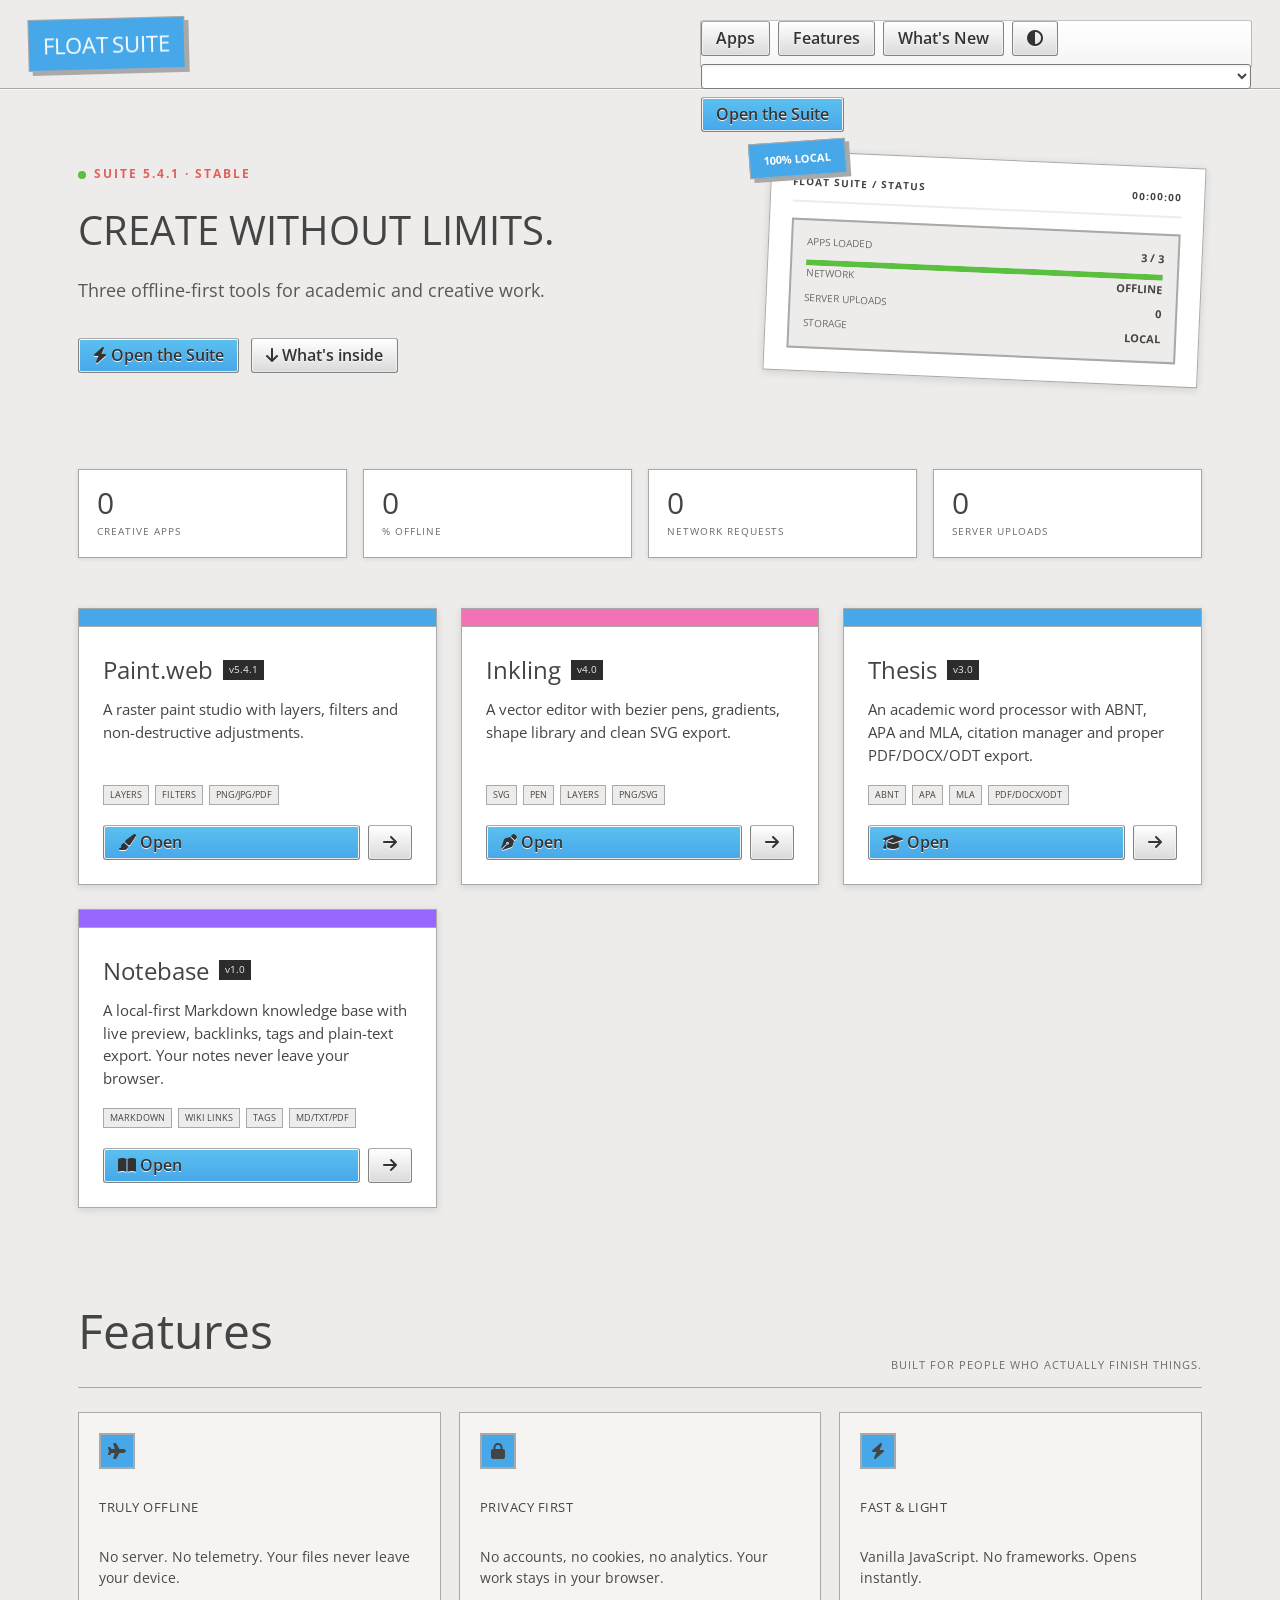
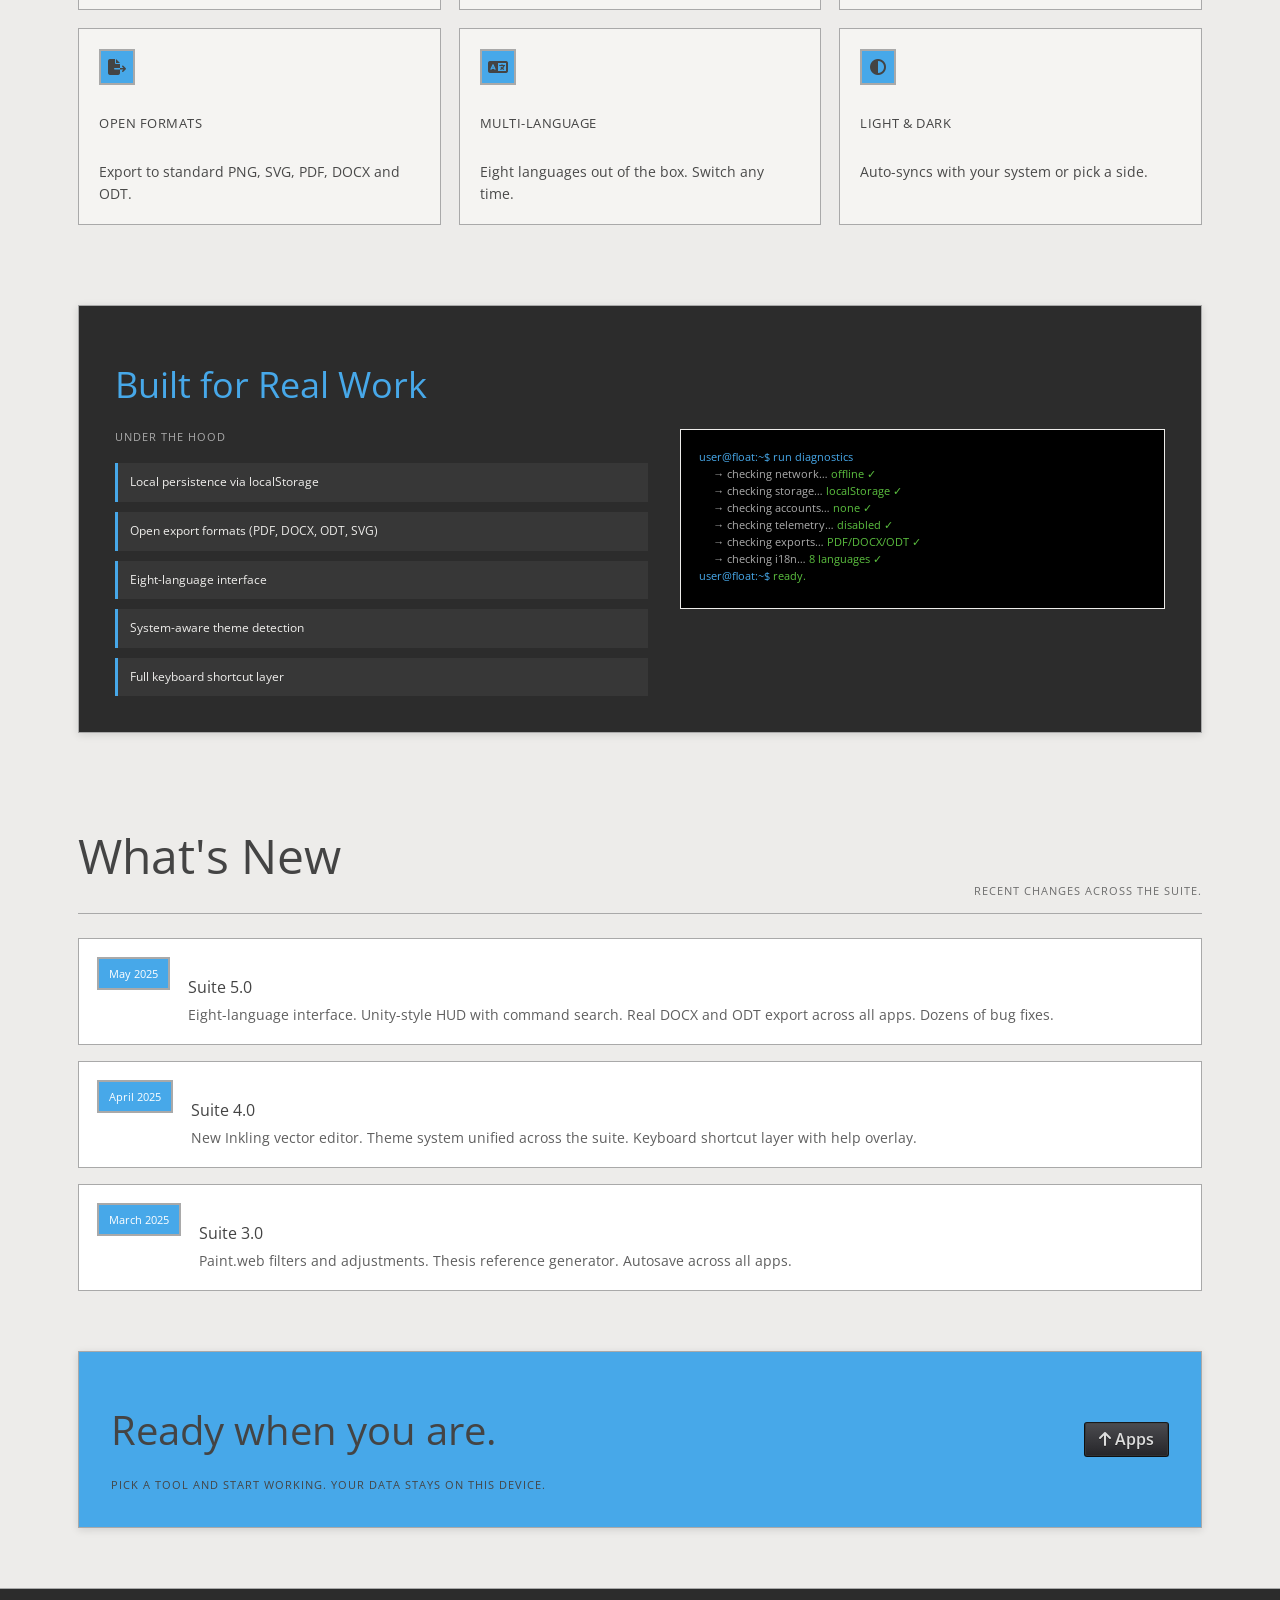
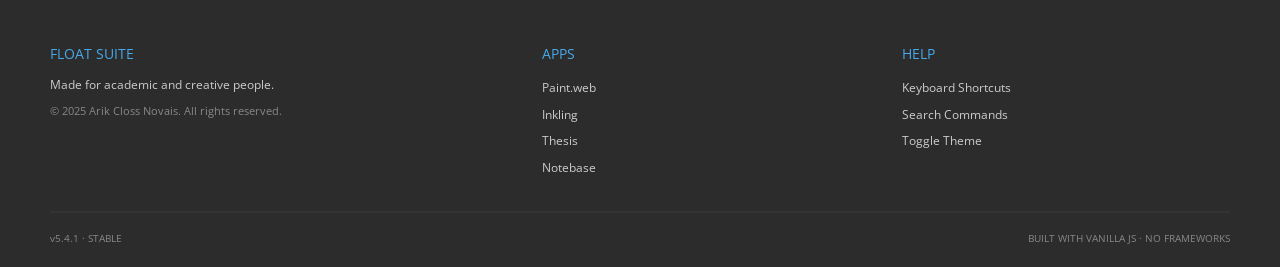
==== index.html @ 598526f4 "Switch design system to elementary-CSS with local fonts; restyle sidebar toolbars" ====
<!DOCTYPE html>
<html lang="en">
<head>
<meta charset="UTF-8">
<meta name="viewport" content="width=device-width, initial-scale=1.0">
<title>FLOAT SUITE: Offline-First Creative & Academic Suite</title>
<link rel="icon" type="image/svg+xml" href="favicons/float.svg">
<link rel="icon" type="image/png" sizes="32x32" href="favicons/float-32.png">
<link rel="icon" type="image/png" sizes="16x16" href="favicons/float-16.png">
<link rel="icon" type="image/png" sizes="48x48" href="favicons/float-48.png">
<link rel="apple-touch-icon" sizes="180x180" href="favicons/float-180.png">
<link rel="shortcut icon" href="favicons/float.ico">
<meta name="theme-color" content="#FFDE59">
<meta name="description" content="Three offline-first tools for academic and creative work. No accounts, no cloud, no tracking.">
<meta name="author" content="Arik Closs Novais">
<meta property="og:title" content="FLOAT SUITE: Offline-First Creative & Academic Suite">
<meta property="og:description" content="Three offline-first tools. No accounts, no cloud, no tracking.">
<meta property="og:type" content="website">
<link rel="stylesheet" href="https://cdnjs.cloudflare.com/ajax/libs/font-awesome/6.4.0/css/all.min.css">
<link rel="stylesheet" href="shared/fonts.css">
<link rel="stylesheet" href="shared/float.css">
<link rel="stylesheet" href="shared/elementary/css/elementary.css">

<style>
/* Portal-specific styles only: shared tokens are in float.css */
:root{
  --portal-gap:60px;
}
html,body{min-height:100%}
body{display:flex;flex-direction:column;min-height:100vh}

.app-header.portal{
  display:flex;align-items:center;justify-content:space-between;
  padding:18px 28px;height:auto;background:var(--c-bg);
  border-bottom:var(--bw) solid var(--c-border);flex-wrap:wrap;gap:12px;
}
.app-header.portal .header-left{display:flex;align-items:center;gap:14px}
.app-header.portal .header-right{display:flex;align-items:center;gap:10px}
.portal-logo{
  font-family:var(--font-head);font-size:22px;
  background:var(--c-primary);padding:8px 14px;
  border:var(--bw) solid var(--c-border);
  box-shadow:4px 4px 0 var(--c-border);
  transform:rotate(-1.5deg);color:#fff;white-space:nowrap;
  display:inline-flex;align-items:baseline;gap:4px;
}
.portal-logo:hover{transform:rotate(1deg) scale(1.02)}
.nav-links{display:flex;gap:8px;align-items:center;flex-wrap:wrap}
@media(max-width:768px){
  .nav-links{display:none}
  .nav-links.open{display:flex;position:fixed;inset:0;background:var(--c-bg);z-index:99;flex-direction:column;justify-content:center;align-items:center;gap:18px}
  .app-header.portal .header-right .btn-ghost{display:none}
}

main{flex:1;max-width:1180px;margin:0 auto;padding:0 28px;width:100%;position:relative;z-index:1}

/* Hero */
.hero{display:grid;grid-template-columns:1.3fr .9fr;gap:var(--portal-gap);align-items:center;margin:70px 0 90px;position:relative}
.hero-eyebrow{font-family:var(--font-ui);font-size:12px;color:var(--c-red);letter-spacing:2px;display:flex;align-items:center;gap:8px;margin-bottom:18px;text-transform:uppercase;font-weight:700}
.hero-eyebrow .dot{width:8px;height:8px;border-radius:50%;background:var(--c-success)}}
.hero h1{font-size:clamp(3rem,8vw,7rem);margin-bottom:24px;line-height:.95;text-shadow:5px 5px 0 var(--c-surface)}
[data-theme="dark"] .hero h1{text-shadow:5px 5px 0 rgba(0,0,0,.4)}
.hero p{font-size:1.1rem;margin-bottom:32px;max-width:520px;line-height:1.7;opacity:.88}
.hero-ctas{display:flex;gap:12px;flex-wrap:wrap}

.hero-visual{position:relative}
.hero-card{background:var(--c-surface);border:var(--bw) solid var(--c-border);box-shadow:var(--shadow);padding:22px;transform:rotate(2.5deg);position:relative;z-index:2}
.hero-card:hover{transform:rotate(0deg) translateY(-4px)}
.hero-card-header{display:flex;justify-content:space-between;align-items:center;margin-bottom:16px;padding-bottom:10px;border-bottom:2px solid var(--c-bg)}
.hero-card-title{font-family:var(--font-ui);font-size:10px;font-weight:700;text-transform:uppercase;letter-spacing:1px}
.status-row{background:var(--c-bg);border:2px solid var(--c-border);padding:14px;font-family:var(--font-ui);font-size:11px}
.status-line{display:flex;justify-content:space-between;margin-bottom:8px}
.status-line:last-child{margin-bottom:0}
.status-key{color:var(--c-muted);font-size:10px}
.status-val{font-weight:700}
.status-bar{height:6px;background:var(--c-border);overflow:hidden;margin-top:8px}
.status-fill{height:100%;background:var(--c-success);width:100%}

.float-tag{position:absolute;color:#fff;padding:8px 14px;font-family:var(--font-ui);font-weight:bold;font-size:11px;border:var(--bw) solid var(--c-border);box-shadow:4px 4px 0 var(--c-border);z-index:3;white-space:nowrap}
.float-tag.ft-1{top:-18px;left:-18px;background:var(--c-blue);transform:rotate(-4deg)}

/* Stats */
.stats-band{display:grid;grid-template-columns:repeat(4,1fr);gap:16px;margin:50px 0}
.stat{background:var(--c-surface);border:var(--bw) solid var(--c-border);padding:18px;box-shadow:var(--shadow-sm)}
.stat-val{font-family:var(--font-head);font-size:30px;line-height:1;margin-bottom:6px}
.stat-label{font-family:var(--font-ui);font-size:10px;text-transform:uppercase;letter-spacing:1px;color:var(--c-muted)}
@media(max-width:768px){.stats-band{grid-template-columns:repeat(2,1fr)}}

/* Section heading */
.section-heading{display:flex;align-items:flex-end;justify-content:space-between;margin-bottom:24px;padding-bottom:14px;border-bottom:var(--bw) solid var(--c-border);gap:18px;flex-wrap:wrap}
.section-heading h2{font-size:clamp(2rem,5vw,3rem);line-height:.95}
.section-heading .sub{font-family:var(--font-ui);font-size:11px;color:var(--c-muted);text-transform:uppercase;letter-spacing:1px;max-width:380px}

/* Apps grid */
.app-grid{display:grid;grid-template-columns:repeat(3,1fr);gap:24px;margin-bottom:80px}
@media(max-width:900px){.app-grid{grid-template-columns:1fr}}
.card{
  background:var(--c-surface);border:var(--bw) solid var(--c-border);
  box-shadow:var(--shadow);display:flex;flex-direction:column;
  overflow:hidden;
}
.card:hover{transform:translate(-3px,-3px);box-shadow:var(--shadow-hover)}
.card-stripe{height:18px;border-bottom:var(--bw) solid var(--c-border)}
.card-stripe.c-paint{background:var(--c-primary)}
.card-stripe.c-inkling{background:var(--c-pink)}
.card-stripe.c-thesis{background:var(--c-blue)}
.card-stripe.c-notes{background:#9966FF}
.card-body{padding:24px;flex:1;display:flex;flex-direction:column;gap:10px}
.card-title{font-size:24px;display:flex;align-items:center;gap:10px}
.card-version{font-family:var(--font-ui);font-size:10px;background:var(--c-text);color:var(--c-bg);padding:2px 6px}
.card-desc{font-size:.92rem;line-height:1.55;flex:1}
.card-actions{display:flex;gap:8px;align-items:center;margin-top:10px}
.card-launch{flex:1}
.card-secondary{flex-shrink:0}
.card-tech{display:flex;gap:6px;flex-wrap:wrap;margin-top:8px}
.tech-chip{font-family:var(--font-ui);font-size:9px;padding:2px 6px;background:var(--c-bg);border:1px solid var(--c-border);text-transform:uppercase}

/* Features */
.features-section{margin-bottom:80px}
.features-grid{display:grid;grid-template-columns:repeat(3,1fr);gap:18px}
@media(max-width:900px){.features-grid{grid-template-columns:1fr}}
.feature-card{background:var(--c-surface2);border:var(--bw-sm) solid var(--c-border);padding:20px;display:flex;flex-direction:column;gap:10px}
.feature-card .icon{width:36px;height:36px;background:var(--c-primary);border:2px solid var(--c-border);display:grid;place-items:center;font-size:16px}
.feature-card h3{font-family:var(--font-ui);font-size:13px;text-transform:uppercase;letter-spacing:.5px}
.feature-card p{font-size:.88rem;line-height:1.5;color:var(--c-text);opacity:.85}

/* Power section */
.power-section{margin-bottom:80px;background:var(--c-text);color:var(--c-bg);border:var(--bw) solid var(--c-border);box-shadow:var(--shadow)}
.power-section .inner{padding:36px;display:grid;grid-template-columns:1.1fr 1fr;gap:32px;align-items:center}
@media(max-width:900px){.power-section .inner{grid-template-columns:1fr}}
.power-section h2{color:var(--c-primary)}
.power-section .sub{color:#aaa;font-family:var(--font-ui);font-size:11px;text-transform:uppercase;letter-spacing:1px;margin-top:6px}
.power-specs{list-style:none;display:flex;flex-direction:column;gap:10px;margin-top:18px}
.power-specs li{font-family:var(--font-ui);font-size:12px;padding:10px 12px;background:rgba(255,255,255,.05);border-left:3px solid var(--c-primary)}
.terminal{background:#000;color:var(--c-success);font-family:var(--font-ui);font-size:11px;padding:18px;border:var(--bw-sm) solid var(--c-bg);min-height:180px;overflow:auto}
.terminal .t-prompt{color:var(--c-info)}
.terminal .t-cmd{color:var(--c-primary)}
.terminal .t-out{color:#aaa;margin-left:14px}

/* Changelog */
.changelog-section{margin-bottom:60px}
.changelog-list{display:flex;flex-direction:column;gap:16px}
.changelog-entry{background:var(--c-surface);border:var(--bw-sm) solid var(--c-border);padding:18px;display:flex;gap:18px;align-items:flex-start}
.changelog-date{font-family:var(--font-ui);font-size:11px;background:var(--c-primary);color:#fff;padding:6px 10px;border:2px solid var(--c-border);white-space:nowrap;flex-shrink:0}
.changelog-content{flex:1}
.changelog-content h3{font-size:16px;margin-bottom:6px}
.changelog-content p{font-size:.9rem;line-height:1.55;opacity:.85}

/* Launch strip */
.launch-strip{background:var(--c-primary);border:var(--bw) solid var(--c-border);box-shadow:var(--shadow);padding:32px;margin-bottom:60px;display:flex;justify-content:space-between;align-items:center;gap:24px;flex-wrap:wrap;transform:rotate(-.5deg)}
.launch-strip:hover{transform:rotate(0deg)}
.launch-strip h2{font-size:clamp(1.5rem,4vw,2.5rem)}
.launch-strip p{font-family:var(--font-ui);font-size:11px;text-transform:uppercase;letter-spacing:1px;margin-top:6px}

/* Footer */
footer{background:var(--c-text);color:var(--c-bg);padding:36px 28px 20px;border-top:var(--bw) solid var(--c-border)}
footer .footer-inner{max-width:1180px;margin:0 auto;display:grid;grid-template-columns:1.4fr 1fr 1fr;gap:32px}
@media(max-width:768px){footer .footer-inner{grid-template-columns:1fr}}
footer h4{font-family:var(--font-head);font-size:14px;color:var(--c-primary);margin-bottom:12px;text-transform:uppercase}
footer a{display:block;font-family:var(--font-ui);font-size:12px;color:#ccc;padding:4px 0;text-decoration:none}
footer a:hover{color:var(--c-primary)}
footer .footer-bottom{max-width:1180px;margin:30px auto 0;padding-top:18px;border-top:2px solid #333;font-family:var(--font-ui);font-size:10px;color:#888;display:flex;justify-content:space-between;gap:12px;flex-wrap:wrap}

/* Hamburger */
.hamburger{display:none;background:var(--c-surface);border:var(--bw) solid var(--c-border);padding:8px 12px;cursor:pointer;box-shadow:var(--shadow-sm);font-family:var(--font-ui);font-weight:700;font-size:14px}
.hamburger:hover{transform:translate(-2px,-2px);box-shadow:var(--shadow)}
@media(max-width:768px){.hamburger{display:block}}

/* Marquee */


/* Back to top */
.back-to-top{position:fixed;bottom:20px;right:20px;width:44px;height:44px;background:var(--c-primary);border:var(--bw) solid var(--c-border);box-shadow:var(--shadow-sm);cursor:pointer;display:none;align-items:center;justify-content:center;font-size:18px;color:#fff;z-index:200}
.back-to-top.visible{display:flex}
.back-to-top:hover{transform:translate(-2px,-2px);box-shadow:var(--shadow)}

/* Loading screen */
.loading-screen{position:fixed;inset:0;z-index:9999;background:var(--c-bg);display:flex;align-items:center;justify-content:center;flex-direction:column;gap:16px;transition:none}
.loading-screen.hidden{opacity:0;visibility:hidden;pointer-events:none}

.scroll-progress{position:fixed;top:0;left:0;height:3px;background:var(--c-primary);z-index:1001;width:0;border-bottom:2px solid var(--c-border)}

/* Particles */

/* Scroll reveal */
.reveal{opacity:1;transform:none}
.reveal.visible{opacity:1;transform:translateY(0)}

/* Print */
@media print{
  body::after{display:none}
}
</style>
</head>
<body>

<!-- Loading screen -->
<div class="loading-screen" id="loading-screen">
  <div class="loading-logo">FLOAT SUITE</div>
  <div class="loading-bar"><div class="loading-bar-fill"></div></div>
</div>

<!-- Scroll progress -->
<div class="scroll-progress" id="scroll-progress"></div>

<!-- Header -->
<header class="app-header portal" role="banner">
  <div class="header-left">
    <a href="#top" class="portal-logo">FLOAT<span class="logo-suffix">SUITE</span></a>
  </div>
  <button class="hamburger" id="hamburger-btn" aria-label="Menu">≡</button>
  <nav class="nav-links" id="nav-links" aria-label="Main">
    <a href="#apps" class="btn btn-ghost btn-sm" data-i18n="portal.apps">Apps</a>
    <a href="#features" class="btn btn-ghost btn-sm" data-i18n="portal.features">Features</a>
    <a href="#changelog" class="btn btn-ghost btn-sm" data-i18n="portal.changelog">What's New</a>
    <button class="btn btn-ghost btn-sm" id="theme-toggle" title="Theme">
      <i class="fa-solid theme-icon fa-circle-half-stroke"></i>
    </button>
    <select class="hud-lang-select" id="lang-select" aria-label="Language"></select>
    <a href="#apps" class="btn btn-primary btn-sm" data-i18n="portal.launch">Open the Suite</a>
  </nav>
</header>

<main id="top" role="main">

  <!-- Hero -->
  <section class="hero">
    <div class="hero-content">
      <div class="hero-eyebrow">
        <span class="dot"></span>
        <span>SUITE 5.4.1 · STABLE</span>
      </div>
      <h1 data-i18n="portal.tagline">CREATE WITHOUT LIMITS.</h1>
      <p data-i18n="portal.subtitle">Three offline-first tools for academic and creative work.</p>
      <div class="hero-ctas">
        <a href="#apps" class="btn btn-primary">
          <i class="fa-solid fa-bolt"></i>
          <span data-i18n="portal.launch">Open the Suite</span>
        </a>
        <a href="#features" class="btn">
          <i class="fa-solid fa-arrow-down"></i>
          <span data-i18n="portal.whats_inside">What's inside</span>
        </a>
      </div>
    </div>
    <div class="hero-visual">
      <div class="float-tag ft-1">100% LOCAL</div>
      <div class="hero-card">
        <div class="hero-card-header">
          <span class="hero-card-title">FLOAT SUITE / STATUS</span>
          <span class="hero-card-title" id="hero-clock">00:00:00</span>
        </div>
        <div class="status-row">
          <div class="status-line"><span class="status-key">APPS LOADED</span><span class="status-val">3 / 3</span></div>
          <div class="status-bar"><div class="status-fill"></div></div>
          <div class="status-line"><span class="status-key">NETWORK</span><span class="status-val">OFFLINE</span></div>
          <div class="status-line"><span class="status-key">SERVER UPLOADS</span><span class="status-val">0</span></div>
          <div class="status-line"><span class="status-key">STORAGE</span><span class="status-val">LOCAL</span></div>
        </div>
      </div>
    </div>
  </section>

  <!-- Stats -->
  <div class="stats-band reveal">
    <div class="stat"><div class="stat-val" data-target="3">0</div><div class="stat-label" data-i18n="portal.stats_apps">Creative Apps</div></div>
    <div class="stat"><div class="stat-val" data-target="100" data-suffix="%">0</div><div class="stat-label" data-i18n="portal.stats_offline">% Offline</div></div>
    <div class="stat"><div class="stat-val" data-target="0">0</div><div class="stat-label" data-i18n="portal.stats_requests">Network Requests</div></div>
    <div class="stat"><div class="stat-val" data-target="0">0</div><div class="stat-label" data-i18n="portal.stats_uploads">Server Uploads</div></div>
  </div>

  <!-- Apps -->
  <div id="apps"></div>
  <section class="app-grid">
    <article class="card">
      <div class="card-stripe c-paint"></div>
      <div class="card-body">
        <div class="card-title">
          <span data-i18n="portal.app_paint_title">Paint.web</span>
          <span class="card-version">v5.4.1</span>
        </div>
        <p class="card-desc" data-i18n="portal.app_paint_desc">A raster paint studio with layers, filters and non-destructive adjustments.</p>
        <div class="card-tech">
          <span class="tech-chip">LAYERS</span>
          <span class="tech-chip">FILTERS</span>
          <span class="tech-chip">PNG/JPG/PDF</span>
        </div>
        <div class="card-actions">
          <a href="paint.html" class="btn btn-primary card-launch">
            <i class="fa-solid fa-paintbrush"></i> <span data-i18n="common.open">Open</span>
          </a>
          <a href="paint.html" class="btn card-secondary" aria-label="Open Paint.web" title="Open"><i class="fa-solid fa-arrow-right"></i></a>
        </div>
      </div>
    </article>

    <article class="card">
      <div class="card-stripe c-inkling"></div>
      <div class="card-body">
        <div class="card-title">
          <span data-i18n="portal.app_inkling_title">Inkling</span>
          <span class="card-version">v4.0</span>
        </div>
        <p class="card-desc" data-i18n="portal.app_inkling_desc">A vector editor with bezier pens, gradients, shape library and clean SVG export.</p>
        <div class="card-tech">
          <span class="tech-chip">SVG</span>
          <span class="tech-chip">PEN</span>
          <span class="tech-chip">LAYERS</span>
          <span class="tech-chip">PNG/SVG</span>
        </div>
        <div class="card-actions">
          <a href="inkling.html" class="btn btn-primary card-launch">
            <i class="fa-solid fa-pen-nib"></i> <span data-i18n="common.open">Open</span>
          </a>
          <a href="inkling.html" class="btn card-secondary" aria-label="Open Inkling" title="Open"><i class="fa-solid fa-arrow-right"></i></a>
        </div>
      </div>
    </article>

    <article class="card">
      <div class="card-stripe c-thesis"></div>
      <div class="card-body">
        <div class="card-title">
          <span data-i18n="portal.app_thesis_title">Thesis</span>
          <span class="card-version">v3.0</span>
        </div>
        <p class="card-desc" data-i18n="portal.app_thesis_desc">An academic word processor with ABNT, APA and MLA, citation manager and proper PDF/DOCX/ODT export.</p>
        <div class="card-tech">
          <span class="tech-chip">ABNT</span>
          <span class="tech-chip">APA</span>
          <span class="tech-chip">MLA</span>
          <span class="tech-chip">PDF/DOCX/ODT</span>
        </div>
        <div class="card-actions">
          <a href="thesis.html" class="btn btn-primary card-launch">
            <i class="fa-solid fa-graduation-cap"></i> <span data-i18n="common.open">Open</span>
          </a>
          <a href="thesis.html" class="btn card-secondary" aria-label="Open Thesis" title="Open"><i class="fa-solid fa-arrow-right"></i></a>
        </div>
      </div>
    </article>

    <article class="card">
      <div class="card-stripe c-notes"></div>
      <div class="card-body">
        <div class="card-title">
          <span data-i18n="portal.app_notes_title">Notebase</span>
          <span class="card-version">v1.0</span>
        </div>
        <p class="card-desc" data-i18n="portal.app_notes_desc">A local-first Markdown knowledge base with live preview, backlinks, tags and plain-text export. Your notes never leave your browser.</p>
        <div class="card-tech">
          <span class="tech-chip">MARKDOWN</span>
          <span class="tech-chip">WIKI LINKS</span>
          <span class="tech-chip">TAGS</span>
          <span class="tech-chip">MD/TXT/PDF</span>
        </div>
        <div class="card-actions">
          <a href="notes.html" class="btn btn-primary card-launch">
            <i class="fa-solid fa-book-open"></i> <span data-i18n="common.open">Open</span>
          </a>
          <a href="notes.html" class="btn card-secondary" aria-label="Open Notebase" title="Open"><i class="fa-solid fa-arrow-right"></i></a>
        </div>
      </div>
    </article>
  </section>

  <!-- Features -->
  <section class="features-section reveal" id="features">
    <div class="section-heading">
      <h2 data-i18n="portal.features">Features</h2>
      <span class="sub">Built for people who actually finish things.</span>
    </div>
    <div class="features-grid">
      <div class="feature-card">
        <div class="icon"><i class="fa-solid fa-plane"></i></div>
        <h3 data-i18n="portal.feature_offline_title">Truly Offline</h3>
        <p data-i18n="portal.feature_offline_desc">No server. No telemetry. Your files never leave your device.</p>
      </div>
      <div class="feature-card">
        <div class="icon"><i class="fa-solid fa-lock"></i></div>
        <h3 data-i18n="portal.feature_private_title">Privacy First</h3>
        <p data-i18n="portal.feature_private_desc">No accounts, no cookies, no analytics. Your work stays in your browser.</p>
      </div>
      <div class="feature-card">
        <div class="icon"><i class="fa-solid fa-bolt"></i></div>
        <h3 data-i18n="portal.feature_fast_title">Fast & Light</h3>
        <p data-i18n="portal.feature_fast_desc">Vanilla JavaScript. No frameworks. Opens instantly.</p>
      </div>
      <div class="feature-card">
        <div class="icon"><i class="fa-solid fa-file-export"></i></div>
        <h3 data-i18n="portal.feature_open_title">Open Formats</h3>
        <p data-i18n="portal.feature_open_desc">Export to standard PNG, SVG, PDF, DOCX and ODT.</p>
      </div>
      <div class="feature-card">
        <div class="icon"><i class="fa-solid fa-language"></i></div>
        <h3 data-i18n="portal.feature_multi_title">Multi-language</h3>
        <p data-i18n="portal.feature_multi_desc">Eight languages out of the box. Switch any time.</p>
      </div>
      <div class="feature-card">
        <div class="icon"><i class="fa-solid fa-circle-half-stroke"></i></div>
        <h3 data-i18n="portal.feature_themes_title">Light & Dark</h3>
        <p data-i18n="portal.feature_themes_desc">Auto-syncs with your system or pick a side.</p>
      </div>
    </div>
  </section>

  <!-- Power -->
  <section class="power-section reveal">
    <div class="inner">
      <div>
        <h2 data-i18n="portal.power_title">Built for Real Work</h2>
        <div class="sub" data-i18n="portal.power_subtitle">Under the hood</div>
        <ul class="power-specs">
          <li data-i18n="portal.power_persist">Local persistence via localStorage</li>
          <li data-i18n="portal.power_formats">Open export formats (PDF, DOCX, ODT, SVG)</li>
          <li data-i18n="portal.power_i18n">Eight-language interface</li>
          <li data-i18n="portal.power_theme">System-aware theme detection</li>
          <li data-i18n="portal.power_keyboard">Full keyboard shortcut layer</li>
        </ul>
      </div>
      <div class="terminal" aria-hidden="true">
        <div><span class="t-prompt">user@float:~$</span> <span class="t-cmd">run diagnostics</span></div>
        <div class="t-out">→ checking network… <span style="color:var(--c-success)">offline ✓</span></div>
        <div class="t-out">→ checking storage… <span style="color:var(--c-success)">localStorage ✓</span></div>
        <div class="t-out">→ checking accounts… <span style="color:var(--c-success)">none ✓</span></div>
        <div class="t-out">→ checking telemetry… <span style="color:var(--c-success)">disabled ✓</span></div>
        <div class="t-out">→ checking exports… <span style="color:var(--c-success)">PDF/DOCX/ODT ✓</span></div>
        <div class="t-out">→ checking i18n… <span style="color:var(--c-success)">8 languages ✓</span></div>
        <div><span class="t-prompt">user@float:~$</span> <span style="color:var(--c-success)">ready.</span></div>
      </div>
    </div>
  </section>

  <!-- Changelog -->
  <section class="changelog-section reveal" id="changelog">
    <div class="section-heading">
      <h2 data-i18n="portal.changelog">What's New</h2>
      <span class="sub">Recent changes across the suite.</span>
    </div>
    <div class="changelog-list">
      <div class="changelog-entry">
        <span class="changelog-date" data-i18n="portal.changelog_may2025">May 2025</span>
        <div class="changelog-content">
          <h3 data-i18n="portal.changelog_v5_title">Suite 5.0</h3>
          <p data-i18n="portal.changelog_v5_body">Eight-language interface. Unity-style HUD with command search. Real DOCX and ODT export across all apps. Dozens of bug fixes.</p>
        </div>
      </div>
      <div class="changelog-entry">
        <span class="changelog-date" data-i18n="portal.changelog_apr2025">April 2025</span>
        <div class="changelog-content">
          <h3 data-i18n="portal.changelog_v4_title">Suite 4.0</h3>
          <p data-i18n="portal.changelog_v4_body">New Inkling vector editor. Theme system unified across the suite. Keyboard shortcut layer with help overlay.</p>
        </div>
      </div>
      <div class="changelog-entry">
        <span class="changelog-date" data-i18n="portal.changelog_mar2025">March 2025</span>
        <div class="changelog-content">
          <h3 data-i18n="portal.changelog_v3_title">Suite 3.0</h3>
          <p data-i18n="portal.changelog_v3_body">Paint.web filters and adjustments. Thesis reference generator. Autosave across all apps.</p>
        </div>
      </div>
    </div>
  </section>

  <!-- Launch strip -->
  <section class="launch-strip reveal">
    <div>
      <h2 data-i18n="portal.launch_strip_title">Ready when you are.</h2>
      <p data-i18n="portal.launch_strip_sub">Pick a tool and start working. Your data stays on this device.</p>
    </div>
    <a href="#apps" class="btn btn-dark">
      <i class="fa-solid fa-arrow-up"></i>
      <span data-i18n="portal.apps">Apps</span>
    </a>
  </section>

</main>

<button class="back-to-top" id="back-to-top" aria-label="Back to top" title="Back to top">
  <i class="fa-solid fa-arrow-up"></i>
</button>

<footer role="contentinfo">
  <div class="footer-inner">
    <div>
      <h4>FLOAT SUITE</h4>
      <p style="font-family:var(--font-ui);font-size:12px;color:#ccc;line-height:1.6" data-i18n="portal.footer_made">Made for academic and creative people.</p>
      <p style="font-family:var(--font-ui);font-size:11px;color:#888;margin-top:8px">© 2025 Arik Closs Novais. <span data-i18n="portal.footer_rights">All rights reserved.</span></p>
    </div>
    <div>
      <h4 data-i18n="portal.apps">Apps</h4>
      <a href="paint.html" data-i18n="portal.app_paint_title">Paint.web</a>
      <a href="inkling.html" data-i18n="portal.app_inkling_title">Inkling</a>
      <a href="thesis.html" data-i18n="portal.app_thesis_title">Thesis</a>
      <a href="notes.html" data-i18n="portal.app_notes_title">Notebase</a>
    </div>
    <div>
      <h4 data-i18n="common.help">Help</h4>
      <a href="#" onclick="Float.showShortcuts();return false;" data-i18n="common.shortcuts">Keyboard Shortcuts</a>
      <a href="#" onclick="Float.openSearchOverlay();return false;" data-i18n="common.search">Search Commands</a>
      <a href="#" onclick="Float.cycleTheme();return false;" data-i18n="common.toggle_theme">Toggle Theme</a>
    </div>
  </div>
  <div class="footer-bottom">
    <span>v5.4.1 · STABLE</span>
    <span>BUILT WITH VANILLA JS · NO FRAMEWORKS</span>
  </div>
</footer>

<!-- Scripts -->
<script src="shared/i18n.js"></script>
<script src="shared/float.js"></script>
<script>
(function(){
  'use strict';

  /* ---- Loading screen with fallback ---- */
  function hideLoading(){
    const ls = document.getElementById('loading-screen');
    if(ls) ls.classList.add('hidden');
  }
  window.addEventListener('load', () => setTimeout(hideLoading, 700));
  setTimeout(hideLoading, 2500); // hard fallback

  /* ---- Language selector ---- */
  const langSelect = document.getElementById('lang-select');
  if(langSelect){
    FloatI18n.supported().forEach(l => {
      const o = document.createElement('option');
      o.value = l; o.textContent = l.toUpperCase();
      if(FloatI18n.getLang() === l) o.selected = true;
      langSelect.appendChild(o);
    });
    langSelect.addEventListener('change', e => FloatI18n.setLang(e.target.value));
    FloatI18n.on(() => {
      // Sync the select value if language changed elsewhere
      langSelect.value = FloatI18n.getLang();
    });
  }

  /* ---- Apply translations ---- */
  FloatI18n.apply();

  /* ---- Theme toggle ---- */
  document.getElementById('theme-toggle').addEventListener('click', () => Float.cycleTheme());

  // Apply initial theme
  Float.applyTheme(Float.getThemeMode());
  Float.updateThemeIcons();

  /* ---- Hamburger ---- */
  const hamburger = document.getElementById('hamburger-btn');
  const navLinks = document.getElementById('nav-links');
  if(hamburger && navLinks){
    hamburger.addEventListener('click', () => navLinks.classList.toggle('open'));
    navLinks.querySelectorAll('a,button').forEach(a => a.addEventListener('click', () => navLinks.classList.remove('open')));
  }

  /* ---- Scroll progress + back to top ---- */
  const progress = document.getElementById('scroll-progress');
  const backTop = document.getElementById('back-to-top');
  let ticking = false;
  function onScroll(){
    if(ticking) return;
    ticking = true;
    requestAnimationFrame(() => {
      const st = window.scrollY || document.documentElement.scrollTop;
      const max = document.documentElement.scrollHeight - window.innerHeight;
      const pct = max > 0 ? (st / max) * 100 : 0;
      progress.style.width = pct + '%';
      backTop.classList.toggle('visible', st > 400);
      ticking = false;
    });
  }
  window.addEventListener('scroll', onScroll, {passive:true});
  backTop.addEventListener('click', () => window.scrollTo({top:0, behavior:'smooth'}));

  /* ---- Scroll reveal ---- */
  const io = new IntersectionObserver((entries) => {
    entries.forEach(e => { if(e.isIntersecting){ e.target.classList.add('visible'); io.unobserve(e.target); } });
  }, {threshold:0.12});
  document.querySelectorAll('.reveal').forEach(el => io.observe(el));

  /* ---- Stat counter ---- */
  const statIO = new IntersectionObserver((entries) => {
    entries.forEach(e => {
      if(!e.isIntersecting) return;
      const node = e.target;
      statIO.unobserve(node);
      const target = parseInt(node.getAttribute('data-target') || '0', 10);
      const suffix = node.getAttribute('data-suffix') || '';
      if(target === 0){ node.textContent = '0' + suffix; return; }
      const start = performance.now();
      const dur = 1200;
      function step(now){
        const t = Math.min(1, (now - start) / dur);
        const v = Math.floor(target * (1 - Math.pow(1-t, 3)));
        node.textContent = v + suffix;
        if(t < 1) requestAnimationFrame(step);
        else node.textContent = target + suffix;
      }
      requestAnimationFrame(step);
    });
  }, {threshold:0.4});
  document.querySelectorAll('[data-target]').forEach(el => statIO.observe(el));

  /* ---- Real-time clock ---- */
  const clock = document.getElementById('hero-clock');
  if(clock){
    function tick(){
      const d = new Date();
      const pad = n => String(n).padStart(2,'0');
      clock.textContent = pad(d.getHours())+':'+pad(d.getMinutes())+':'+pad(d.getSeconds());
    }
    tick(); setInterval(tick, 1000);
  }

  /* ---- Smooth scroll for in-page anchors ---- */
  document.querySelectorAll('a[href^="#"]').forEach(a => {
    a.addEventListener('click', e => {
      const href = a.getAttribute('href');
      if(href === '#' || href.length < 2) return;
      const target = document.querySelector(href);
      if(target){
        e.preventDefault();
        target.scrollIntoView({behavior:'smooth', block:'start'});
        history.pushState(null, '', href);
      }
    });
  });

  /* ---- Keyboard shortcuts ---- */
  Float.addShortcut({key:'T', fn:() => window.scrollTo({top:0, behavior:'smooth'}), label:'Back to top', group:'view'});
  Float.addShortcut({key:'D', fn:() => Float.cycleTheme(), label:'Cycle theme', group:'view'});
  Float.addShortcut({key:'1', fn:() => location.href = 'paint.html', label:'Open Paint.web', group:'file'});
  Float.addShortcut({key:'2', fn:() => location.href = 'inkling.html', label:'Open Inkling', group:'file'});
  Float.addShortcut({key:'3', fn:() => location.href = 'thesis.html', label:'Open Thesis', group:'file'});
  Float.addShortcut({key:'4', fn:() => location.href = 'notes.html', label:'Open Notebase', group:'file'});
  Float.addShortcut({key:'/', fn:() => Float.showShortcuts(), label:'Show shortcuts', group:'help', mod:[]});
  // The ? shortcut is wired inside float.js itself.

  /* ---- Register portal commands ---- */
  Float.registerCommand({id:'portal.apps', label:'Open Apps', group:'navigation', i18n:'portal.apps', run:() => document.getElementById('apps').scrollIntoView({behavior:'smooth'})});
  Float.registerCommand({id:'portal.features', label:'View Features', group:'navigation', i18n:'portal.features', run:() => document.getElementById('features').scrollIntoView({behavior:'smooth'})});
  Float.registerCommand({id:'portal.changelog', label:'View Changelog', group:'navigation', i18n:'portal.changelog', run:() => document.getElementById('changelog').scrollIntoView({behavior:'smooth'})});
  Float.registerCommand({id:'portal.paint', label:'Open Paint.web', group:'apps', i18n:'portal.app_paint_title', run:() => location.href='paint.html', shortcut:{key:'1'}});
  Float.registerCommand({id:'portal.inkling', label:'Open Inkling', group:'apps', i18n:'portal.app_inkling_title', run:() => location.href='inkling.html', shortcut:{key:'2'}});
  Float.registerCommand({id:'portal.thesis', label:'Open Thesis', group:'apps', i18n:'portal.app_thesis_title', run:() => location.href='thesis.html', shortcut:{key:'3'}});
  Float.registerCommand({id:'portal.notes', label:'Open Notebase', group:'apps', i18n:'portal.app_notes_title', run:() => location.href='notes.html', shortcut:{key:'4'}});
  Float.registerCommand({id:'portal.theme', label:'Cycle Theme', group:'view', i18n:'common.toggle_theme', run:() => Float.cycleTheme(), shortcut:{key:'D'}});
  Float.registerCommand({id:'portal.top', label:'Back to Top', group:'view', i18n:'common.back_to_suite', run:() => window.scrollTo({top:0,behavior:'smooth'}), shortcut:{key:'T'}});

})();
</script>
</body>
</html>
---- shared/fonts.css ----
@font-face {
  font-family: 'Archivo Black';
  font-style: normal;
  font-weight: 400;
  font-display: swap;
  src: url(fonts/Archivo-Black-400.woff2) format('woff2');
  unicode-range: U+0000-00FF, U+0131, U+0152-0153, U+02BB-02BC, U+02C6, U+02DA, U+02DC, U+0304, U+0308, U+0329, U+2000-206F, U+20AC, U+2122, U+2191, U+2193, U+2212, U+2215, U+FEFF, U+FFFD;
}

@font-face {
  font-family: 'Inter';
  font-style: normal;
  font-weight: 400;
  font-display: swap;
  src: url(fonts/Inter-400.woff2) format('woff2');
  unicode-range: U+0000-00FF, U+0131, U+0152-0153, U+02BB-02BC, U+02C6, U+02DA, U+02DC, U+0304, U+0308, U+0329, U+2000-206F, U+20AC, U+2122, U+2191, U+2193, U+2212, U+2215, U+FEFF, U+FFFD;
}

@font-face {
  font-family: 'Inter';
  font-style: normal;
  font-weight: 600;
  font-display: swap;
  src: url(fonts/Inter-600.woff2) format('woff2');
  unicode-range: U+0000-00FF, U+0131, U+0152-0153, U+02BB-02BC, U+02C6, U+02DA, U+02DC, U+0304, U+0308, U+0329, U+2000-206F, U+20AC, U+2122, U+2191, U+2193, U+2212, U+2215, U+FEFF, U+FFFD;
}

@font-face {
  font-family: 'Inter';
  font-style: normal;
  font-weight: 700;
  font-display: swap;
  src: url(fonts/Inter-700.woff2) format('woff2');
  unicode-range: U+0000-00FF, U+0131, U+0152-0153, U+02BB-02BC, U+02C6, U+02DA, U+02DC, U+0304, U+0308, U+0329, U+2000-206F, U+20AC, U+2122, U+2191, U+2193, U+2212, U+2215, U+FEFF, U+FFFD;
}

@font-face {
  font-family: 'Inter';
  font-style: normal;
  font-weight: 800;
  font-display: swap;
  src: url(fonts/Inter-800.woff2) format('woff2');
  unicode-range: U+0000-00FF, U+0131, U+0152-0153, U+02BB-02BC, U+02C6, U+02DA, U+02DC, U+0304, U+0308, U+0329, U+2000-206F, U+20AC, U+2122, U+2191, U+2193, U+2212, U+2215, U+FEFF, U+FFFD;
}

@font-face {
  font-family: 'JetBrains Mono';
  font-style: normal;
  font-weight: 400;
  font-display: swap;
  src: url(fonts/JetBrains-Mono-400.woff2) format('woff2');
  unicode-range: U+0000-00FF, U+0131, U+0152-0153, U+02BB-02BC, U+02C6, U+02DA, U+02DC, U+0304, U+0308, U+0329, U+2000-206F, U+20AC, U+2122, U+2191, U+2193, U+2212, U+2215, U+FEFF, U+FFFD;
}

@font-face {
  font-family: 'JetBrains Mono';
  font-style: normal;
  font-weight: 600;
  font-display: swap;
  src: url(fonts/JetBrains-Mono-600.woff2) format('woff2');
  unicode-range: U+0000-00FF, U+0131, U+0152-0153, U+02BB-02BC, U+02C6, U+02DA, U+02DC, U+0304, U+0308, U+0329, U+2000-206F, U+20AC, U+2122, U+2191, U+2193, U+2212, U+2215, U+FEFF, U+FFFD;
}

@font-face {
  font-family: 'Lilita One';
  font-style: normal;
  font-weight: 400;
  font-display: swap;
  src: url(fonts/Lilita-One-400.woff2) format('woff2');
  unicode-range: U+0000-00FF, U+0131, U+0152-0153, U+02BB-02BC, U+02C6, U+02DA, U+02DC, U+0304, U+0308, U+0329, U+2000-206F, U+20AC, U+2122, U+2191, U+2193, U+2212, U+2215, U+FEFF, U+FFFD;
}

@font-face {
  font-family: 'Merriweather';
  font-style: italic;
  font-weight: 400;
  font-stretch: 100%;
  font-display: swap;
  src: url(fonts/Merriweather-400-italic.woff2) format('woff2');
  unicode-range: U+0000-00FF, U+0131, U+0152-0153, U+02BB-02BC, U+02C6, U+02DA, U+02DC, U+0304, U+0308, U+0329, U+2000-206F, U+20AC, U+2122, U+2191, U+2193, U+2212, U+2215, U+FEFF, U+FFFD;
}

@font-face {
  font-family: 'Merriweather';
  font-style: normal;
  font-weight: 400;
  font-stretch: 100%;
  font-display: swap;
  src: url(fonts/Merriweather-400.woff2) format('woff2');
  unicode-range: U+0000-00FF, U+0131, U+0152-0153, U+02BB-02BC, U+02C6, U+02DA, U+02DC, U+0304, U+0308, U+0329, U+2000-206F, U+20AC, U+2122, U+2191, U+2193, U+2212, U+2215, U+FEFF, U+FFFD;
}

@font-face {
  font-family: 'Merriweather';
  font-style: normal;
  font-weight: 700;
  font-stretch: 100%;
  font-display: swap;
  src: url(fonts/Merriweather-700.woff2) format('woff2');
  unicode-range: U+0000-00FF, U+0131, U+0152-0153, U+02BB-02BC, U+02C6, U+02DA, U+02DC, U+0304, U+0308, U+0329, U+2000-206F, U+20AC, U+2122, U+2191, U+2193, U+2212, U+2215, U+FEFF, U+FFFD;
}

@font-face {
  font-family: 'Space Mono';
  font-style: normal;
  font-weight: 400;
  font-display: swap;
  src: url(fonts/Space-Mono-400.woff2) format('woff2');
  unicode-range: U+0000-00FF, U+0131, U+0152-0153, U+02BB-02BC, U+02C6, U+02DA, U+02DC, U+0304, U+0308, U+0329, U+2000-206F, U+20AC, U+2122, U+2191, U+2193, U+2212, U+2215, U+FEFF, U+FFFD;
}

@font-face {
  font-family: 'Space Mono';
  font-style: normal;
  font-weight: 700;
  font-display: swap;
  src: url(fonts/Space-Mono-700.woff2) format('woff2');
  unicode-range: U+0000-00FF, U+0131, U+0152-0153, U+02BB-02BC, U+02C6, U+02DA, U+02DC, U+0304, U+0308, U+0329, U+2000-206F, U+20AC, U+2122, U+2191, U+2193, U+2212, U+2215, U+FEFF, U+FFFD;
}
/* =========================================================================
   elementary-CSS font stack (Open Sans, Inconsolata, Droid Serif)
   Vendored woff2 subsets with unicode-range: only the needed subset loads.
   ========================================================================= */
@font-face {
  font-family: 'Droid Serif';
  font-style: italic;
  font-weight: 400;
  font-display: swap;
  src: url(fonts/DroidSerif-400-italic-1.woff2) format('woff2');
  unicode-range: U+0000-00FF, U+0131, U+0152-0153, U+02BB-02BC, U+02C6, U+02DA, U+02DC, U+0304, U+0308, U+0329, U+2000-206F, U+20AC, U+2122, U+2191, U+2193, U+2212, U+2215, U+FEFF, U+FFFD;
}
@font-face {
  font-family: 'Droid Serif';
  font-style: normal;
  font-weight: 400;
  font-display: swap;
  src: url(fonts/DroidSerif-400-1.woff2) format('woff2');
  unicode-range: U+0000-00FF, U+0131, U+0152-0153, U+02BB-02BC, U+02C6, U+02DA, U+02DC, U+0304, U+0308, U+0329, U+2000-206F, U+20AC, U+2122, U+2191, U+2193, U+2212, U+2215, U+FEFF, U+FFFD;
}
@font-face {
  font-family: 'Droid Serif';
  font-style: normal;
  font-weight: 700;
  font-display: swap;
  src: url(fonts/DroidSerif-700-1.woff2) format('woff2');
  unicode-range: U+0000-00FF, U+0131, U+0152-0153, U+02BB-02BC, U+02C6, U+02DA, U+02DC, U+0304, U+0308, U+0329, U+2000-206F, U+20AC, U+2122, U+2191, U+2193, U+2212, U+2215, U+FEFF, U+FFFD;
}
@font-face {
  font-family: 'Inconsolata';
  font-style: normal;
  font-weight: 400;
  font-display: swap;
  src: url(fonts/Inconsolata-400-1.woff2) format('woff2');
  unicode-range: U+0102-0103, U+0110-0111, U+0128-0129, U+0168-0169, U+01A0-01A1, U+01AF-01B0, U+0300-0301, U+0303-0304, U+0308-0309, U+0323, U+0329, U+1EA0-1EF9, U+20AB;
}
@font-face {
  font-family: 'Inconsolata';
  font-style: normal;
  font-weight: 400;
  font-display: swap;
  src: url(fonts/Inconsolata-400-2.woff2) format('woff2');
  unicode-range: U+0100-02BA, U+02BD-02C5, U+02C7-02CC, U+02CE-02D7, U+02DD-02FF, U+0304, U+0308, U+0329, U+1D00-1DBF, U+1E00-1E9F, U+1EF2-1EFF, U+2020, U+20A0-20AB, U+20AD-20C4, U+2113, U+2C60-2C7F, U+A720-A7FF;
}
@font-face {
  font-family: 'Inconsolata';
  font-style: normal;
  font-weight: 400;
  font-display: swap;
  src: url(fonts/Inconsolata-400-3.woff2) format('woff2');
  unicode-range: U+0000-00FF, U+0131, U+0152-0153, U+02BB-02BC, U+02C6, U+02DA, U+02DC, U+0304, U+0308, U+0329, U+2000-206F, U+20AC, U+2122, U+2191, U+2193, U+2212, U+2215, U+FEFF, U+FFFD;
}
@font-face {
  font-family: 'Inconsolata';
  font-style: normal;
  font-weight: 700;
  font-display: swap;
  src: url(fonts/Inconsolata-700-1.woff2) format('woff2');
  unicode-range: U+0102-0103, U+0110-0111, U+0128-0129, U+0168-0169, U+01A0-01A1, U+01AF-01B0, U+0300-0301, U+0303-0304, U+0308-0309, U+0323, U+0329, U+1EA0-1EF9, U+20AB;
}
@font-face {
  font-family: 'Inconsolata';
  font-style: normal;
  font-weight: 700;
  font-display: swap;
  src: url(fonts/Inconsolata-700-2.woff2) format('woff2');
  unicode-range: U+0100-02BA, U+02BD-02C5, U+02C7-02CC, U+02CE-02D7, U+02DD-02FF, U+0304, U+0308, U+0329, U+1D00-1DBF, U+1E00-1E9F, U+1EF2-1EFF, U+2020, U+20A0-20AB, U+20AD-20C4, U+2113, U+2C60-2C7F, U+A720-A7FF;
}
@font-face {
  font-family: 'Inconsolata';
  font-style: normal;
  font-weight: 700;
  font-display: swap;
  src: url(fonts/Inconsolata-700-3.woff2) format('woff2');
  unicode-range: U+0000-00FF, U+0131, U+0152-0153, U+02BB-02BC, U+02C6, U+02DA, U+02DC, U+0304, U+0308, U+0329, U+2000-206F, U+20AC, U+2122, U+2191, U+2193, U+2212, U+2215, U+FEFF, U+FFFD;
}
@font-face {
  font-family: 'Open Sans';
  font-style: normal;
  font-weight: 400;
  font-display: swap;
  src: url(fonts/OpenSans-400-1.woff2) format('woff2');
  unicode-range: U+0460-052F, U+1C80-1C8A, U+20B4, U+2DE0-2DFF, U+A640-A69F, U+FE2E-FE2F;
}
@font-face {
  font-family: 'Open Sans';
  font-style: normal;
  font-weight: 400;
  font-display: swap;
  src: url(fonts/OpenSans-400-2.woff2) format('woff2');
  unicode-range: U+0301, U+0400-045F, U+0490-0491, U+04B0-04B1, U+2116;
}
@font-face {
  font-family: 'Open Sans';
  font-style: normal;
  font-weight: 400;
  font-display: swap;
  src: url(fonts/OpenSans-400-3.woff2) format('woff2');
  unicode-range: U+1F00-1FFF;
}
@font-face {
  font-family: 'Open Sans';
  font-style: normal;
  font-weight: 400;
  font-display: swap;
  src: url(fonts/OpenSans-400-4.woff2) format('woff2');
  unicode-range: U+0370-0377, U+037A-037F, U+0384-038A, U+038C, U+038E-03A1, U+03A3-03FF;
}
@font-face {
  font-family: 'Open Sans';
  font-style: normal;
  font-weight: 400;
  font-display: swap;
  src: url(fonts/OpenSans-400-5.woff2) format('woff2');
  unicode-range: U+0307-0308, U+0590-05FF, U+200C-2010, U+20AA, U+25CC, U+FB1D-FB4F;
}
@font-face {
  font-family: 'Open Sans';
  font-style: normal;
  font-weight: 400;
  font-display: swap;
  src: url(fonts/OpenSans-400-6.woff2) format('woff2');
  unicode-range: U+0302-0303, U+0305, U+0307-0308, U+0310, U+0312, U+0315, U+031A, U+0326-0327, U+032C, U+032F-0330, U+0332-0333, U+0338, U+033A, U+0346, U+034D, U+0391-03A1, U+03A3-03A9, U+03B1-03C9, U+03D1, U+03D5-03D6, U+03F0-03F1, U+03F4-03F5, U+2016-2017, U+2034-2038, U+203C, U+2040, U+2043, U+2047, U+2050, U+2057, U+205F, U+2070-2071, U+2074-209F, U+20D0-20DC, U+20E1, U+20E5-20EF, U+2100-2112, U+2114-2115, U+2117-2121, U+2123-214F, U+2190, U+2192, U+2194-21AE, U+21B0-21E5, U+21F1-21F2, U+21F4-2211, U+2213-2214, U+2216-22FF, U+2308-230B, U+2310, U+2319, U+231C-2321, U+2336-237A, U+237C, U+2395, U+239B-23B7, U+23D0, U+23DC-23E1, U+2474-2475, U+25AF, U+25B3, U+25B7, U+25BD, U+25C1, U+25CA, U+25CC, U+25FB, U+266D-266F, U+27C0-27FF, U+2900-2AFF, U+2B0E-2B11, U+2B30-2B4C, U+2BFE, U+3030, U+FF5B, U+FF5D, U+1D400-1D7FF, U+1EE00-1EEFF;
}
@font-face {
  font-family: 'Open Sans';
  font-style: normal;
  font-weight: 400;
  font-display: swap;
  src: url(fonts/OpenSans-400-7.woff2) format('woff2');
  unicode-range: U+0001-000C, U+000E-001F, U+007F-009F, U+20DD-20E0, U+20E2-20E4, U+2150-218F, U+2190, U+2192, U+2194-2199, U+21AF, U+21E6-21F0, U+21F3, U+2218-2219, U+2299, U+22C4-22C6, U+2300-243F, U+2440-244A, U+2460-24FF, U+25A0-27BF, U+2800-28FF, U+2921-2922, U+2981, U+29BF, U+29EB, U+2B00-2BFF, U+4DC0-4DFF, U+FFF9-FFFB, U+10140-1018E, U+10190-1019C, U+101A0, U+101D0-101FD, U+102E0-102FB, U+10E60-10E7E, U+1D2C0-1D2D3, U+1D2E0-1D37F, U+1F000-1F0FF, U+1F100-1F1AE, U+1F1E6-1F1FF, U+1F30D-1F30F, U+1F315, U+1F31C, U+1F31E, U+1F320-1F32C, U+1F336, U+1F378, U+1F37D, U+1F382, U+1F393-1F39F, U+1F3A7-1F3A8, U+1F3AC-1F3AF, U+1F3C2, U+1F3C4-1F3C6, U+1F3CA-1F3CE, U+1F3D4-1F3E0, U+1F3ED, U+1F3F1-1F3F3, U+1F3F5-1F3F7, U+1F408, U+1F415, U+1F41F, U+1F426, U+1F43F, U+1F441-1F442, U+1F444, U+1F446-1F449, U+1F44C-1F44E, U+1F453, U+1F46A, U+1F47D, U+1F4A3, U+1F4B0, U+1F4B3, U+1F4B9, U+1F4BB, U+1F4BF, U+1F4C8-1F4CB, U+1F4D6, U+1F4DA, U+1F4DF, U+1F4E3-1F4E6, U+1F4EA-1F4ED, U+1F4F7, U+1F4F9-1F4FB, U+1F4FD-1F4FE, U+1F503, U+1F507-1F50B, U+1F50D, U+1F512-1F513, U+1F53E-1F54A, U+1F54F-1F5FA, U+1F610, U+1F650-1F67F, U+1F687, U+1F68D, U+1F691, U+1F694, U+1F698, U+1F6AD, U+1F6B2, U+1F6B9-1F6BA, U+1F6BC, U+1F6C6-1F6CF, U+1F6D3-1F6D7, U+1F6E0-1F6EA, U+1F6F0-1F6F3, U+1F6F7-1F6FC, U+1F700-1F80B, U+1F810-1F847, U+1F850-1F859, U+1F860-1F887, U+1F890-1F8AD, U+1F8B0-1F8BB, U+1F8C0-1F8C1, U+1F8D0-1F8D8, U+1F900-1F90B, U+1F93B, U+1F946, U+1F984, U+1F996, U+1F9E9, U+1FA00-1FA6F, U+1FA70-1FA7C, U+1FA80-1FAC6, U+1FAC8, U+1FACC-1FADD, U+1FADF-1FAEB, U+1FAEF-1FAFA, U+1FB00-1FBFF;
}
@font-face {
  font-family: 'Open Sans';
  font-style: normal;
  font-weight: 400;
  font-display: swap;
  src: url(fonts/OpenSans-400-8.woff2) format('woff2');
  unicode-range: U+0102-0103, U+0110-0111, U+0128-0129, U+0168-0169, U+01A0-01A1, U+01AF-01B0, U+0300-0301, U+0303-0304, U+0308-0309, U+0323, U+0329, U+1EA0-1EF9, U+20AB;
}
@font-face {
  font-family: 'Open Sans';
  font-style: normal;
  font-weight: 400;
  font-display: swap;
  src: url(fonts/OpenSans-400-9.woff2) format('woff2');
  unicode-range: U+0100-02BA, U+02BD-02C5, U+02C7-02CC, U+02CE-02D7, U+02DD-02FF, U+0304, U+0308, U+0329, U+1D00-1DBF, U+1E00-1E9F, U+1EF2-1EFF, U+2020, U+20A0-20AB, U+20AD-20C4, U+2113, U+2C60-2C7F, U+A720-A7FF;
}
@font-face {
  font-family: 'Open Sans';
  font-style: normal;
  font-weight: 400;
  font-display: swap;
  src: url(fonts/OpenSans-400-10.woff2) format('woff2');
  unicode-range: U+0000-00FF, U+0131, U+0152-0153, U+02BB-02BC, U+02C6, U+02DA, U+02DC, U+0304, U+0308, U+0329, U+2000-206F, U+20AC, U+2122, U+2191, U+2193, U+2212, U+2215, U+FEFF, U+FFFD;
}
@font-face {
  font-family: 'Open Sans';
  font-style: normal;
  font-weight: 600;
  font-display: swap;
  src: url(fonts/OpenSans-600-1.woff2) format('woff2');
  unicode-range: U+0460-052F, U+1C80-1C8A, U+20B4, U+2DE0-2DFF, U+A640-A69F, U+FE2E-FE2F;
}
@font-face {
  font-family: 'Open Sans';
  font-style: normal;
  font-weight: 600;
  font-display: swap;
  src: url(fonts/OpenSans-600-2.woff2) format('woff2');
  unicode-range: U+0301, U+0400-045F, U+0490-0491, U+04B0-04B1, U+2116;
}
@font-face {
  font-family: 'Open Sans';
  font-style: normal;
  font-weight: 600;
  font-display: swap;
  src: url(fonts/OpenSans-600-3.woff2) format('woff2');
  unicode-range: U+1F00-1FFF;
}
@font-face {
  font-family: 'Open Sans';
  font-style: normal;
  font-weight: 600;
  font-display: swap;
  src: url(fonts/OpenSans-600-4.woff2) format('woff2');
  unicode-range: U+0370-0377, U+037A-037F, U+0384-038A, U+038C, U+038E-03A1, U+03A3-03FF;
}
@font-face {
  font-family: 'Open Sans';
  font-style: normal;
  font-weight: 600;
  font-display: swap;
  src: url(fonts/OpenSans-600-5.woff2) format('woff2');
  unicode-range: U+0307-0308, U+0590-05FF, U+200C-2010, U+20AA, U+25CC, U+FB1D-FB4F;
}
@font-face {
  font-family: 'Open Sans';
  font-style: normal;
  font-weight: 600;
  font-display: swap;
  src: url(fonts/OpenSans-600-6.woff2) format('woff2');
  unicode-range: U+0302-0303, U+0305, U+0307-0308, U+0310, U+0312, U+0315, U+031A, U+0326-0327, U+032C, U+032F-0330, U+0332-0333, U+0338, U+033A, U+0346, U+034D, U+0391-03A1, U+03A3-03A9, U+03B1-03C9, U+03D1, U+03D5-03D6, U+03F0-03F1, U+03F4-03F5, U+2016-2017, U+2034-2038, U+203C, U+2040, U+2043, U+2047, U+2050, U+2057, U+205F, U+2070-2071, U+2074-209F, U+20D0-20DC, U+20E1, U+20E5-20EF, U+2100-2112, U+2114-2115, U+2117-2121, U+2123-214F, U+2190, U+2192, U+2194-21AE, U+21B0-21E5, U+21F1-21F2, U+21F4-2211, U+2213-2214, U+2216-22FF, U+2308-230B, U+2310, U+2319, U+231C-2321, U+2336-237A, U+237C, U+2395, U+239B-23B7, U+23D0, U+23DC-23E1, U+2474-2475, U+25AF, U+25B3, U+25B7, U+25BD, U+25C1, U+25CA, U+25CC, U+25FB, U+266D-266F, U+27C0-27FF, U+2900-2AFF, U+2B0E-2B11, U+2B30-2B4C, U+2BFE, U+3030, U+FF5B, U+FF5D, U+1D400-1D7FF, U+1EE00-1EEFF;
}
@font-face {
  font-family: 'Open Sans';
  font-style: normal;
  font-weight: 600;
  font-display: swap;
  src: url(fonts/OpenSans-600-7.woff2) format('woff2');
  unicode-range: U+0001-000C, U+000E-001F, U+007F-009F, U+20DD-20E0, U+20E2-20E4, U+2150-218F, U+2190, U+2192, U+2194-2199, U+21AF, U+21E6-21F0, U+21F3, U+2218-2219, U+2299, U+22C4-22C6, U+2300-243F, U+2440-244A, U+2460-24FF, U+25A0-27BF, U+2800-28FF, U+2921-2922, U+2981, U+29BF, U+29EB, U+2B00-2BFF, U+4DC0-4DFF, U+FFF9-FFFB, U+10140-1018E, U+10190-1019C, U+101A0, U+101D0-101FD, U+102E0-102FB, U+10E60-10E7E, U+1D2C0-1D2D3, U+1D2E0-1D37F, U+1F000-1F0FF, U+1F100-1F1AE, U+1F1E6-1F1FF, U+1F30D-1F30F, U+1F315, U+1F31C, U+1F31E, U+1F320-1F32C, U+1F336, U+1F378, U+1F37D, U+1F382, U+1F393-1F39F, U+1F3A7-1F3A8, U+1F3AC-1F3AF, U+1F3C2, U+1F3C4-1F3C6, U+1F3CA-1F3CE, U+1F3D4-1F3E0, U+1F3ED, U+1F3F1-1F3F3, U+1F3F5-1F3F7, U+1F408, U+1F415, U+1F41F, U+1F426, U+1F43F, U+1F441-1F442, U+1F444, U+1F446-1F449, U+1F44C-1F44E, U+1F453, U+1F46A, U+1F47D, U+1F4A3, U+1F4B0, U+1F4B3, U+1F4B9, U+1F4BB, U+1F4BF, U+1F4C8-1F4CB, U+1F4D6, U+1F4DA, U+1F4DF, U+1F4E3-1F4E6, U+1F4EA-1F4ED, U+1F4F7, U+1F4F9-1F4FB, U+1F4FD-1F4FE, U+1F503, U+1F507-1F50B, U+1F50D, U+1F512-1F513, U+1F53E-1F54A, U+1F54F-1F5FA, U+1F610, U+1F650-1F67F, U+1F687, U+1F68D, U+1F691, U+1F694, U+1F698, U+1F6AD, U+1F6B2, U+1F6B9-1F6BA, U+1F6BC, U+1F6C6-1F6CF, U+1F6D3-1F6D7, U+1F6E0-1F6EA, U+1F6F0-1F6F3, U+1F6F7-1F6FC, U+1F700-1F80B, U+1F810-1F847, U+1F850-1F859, U+1F860-1F887, U+1F890-1F8AD, U+1F8B0-1F8BB, U+1F8C0-1F8C1, U+1F8D0-1F8D8, U+1F900-1F90B, U+1F93B, U+1F946, U+1F984, U+1F996, U+1F9E9, U+1FA00-1FA6F, U+1FA70-1FA7C, U+1FA80-1FAC6, U+1FAC8, U+1FACC-1FADD, U+1FADF-1FAEB, U+1FAEF-1FAFA, U+1FB00-1FBFF;
}
@font-face {
  font-family: 'Open Sans';
  font-style: normal;
  font-weight: 600;
  font-display: swap;
  src: url(fonts/OpenSans-600-8.woff2) format('woff2');
  unicode-range: U+0102-0103, U+0110-0111, U+0128-0129, U+0168-0169, U+01A0-01A1, U+01AF-01B0, U+0300-0301, U+0303-0304, U+0308-0309, U+0323, U+0329, U+1EA0-1EF9, U+20AB;
}
@font-face {
  font-family: 'Open Sans';
  font-style: normal;
  font-weight: 600;
  font-display: swap;
  src: url(fonts/OpenSans-600-9.woff2) format('woff2');
  unicode-range: U+0100-02BA, U+02BD-02C5, U+02C7-02CC, U+02CE-02D7, U+02DD-02FF, U+0304, U+0308, U+0329, U+1D00-1DBF, U+1E00-1E9F, U+1EF2-1EFF, U+2020, U+20A0-20AB, U+20AD-20C4, U+2113, U+2C60-2C7F, U+A720-A7FF;
}
@font-face {
  font-family: 'Open Sans';
  font-style: normal;
  font-weight: 600;
  font-display: swap;
  src: url(fonts/OpenSans-600-10.woff2) format('woff2');
  unicode-range: U+0000-00FF, U+0131, U+0152-0153, U+02BB-02BC, U+02C6, U+02DA, U+02DC, U+0304, U+0308, U+0329, U+2000-206F, U+20AC, U+2122, U+2191, U+2193, U+2212, U+2215, U+FEFF, U+FFFD;
}
@font-face {
  font-family: 'Open Sans';
  font-style: normal;
  font-weight: 700;
  font-display: swap;
  src: url(fonts/OpenSans-700-1.woff2) format('woff2');
  unicode-range: U+0460-052F, U+1C80-1C8A, U+20B4, U+2DE0-2DFF, U+A640-A69F, U+FE2E-FE2F;
}
@font-face {
  font-family: 'Open Sans';
  font-style: normal;
  font-weight: 700;
  font-display: swap;
  src: url(fonts/OpenSans-700-2.woff2) format('woff2');
  unicode-range: U+0301, U+0400-045F, U+0490-0491, U+04B0-04B1, U+2116;
}
@font-face {
  font-family: 'Open Sans';
  font-style: normal;
  font-weight: 700;
  font-display: swap;
  src: url(fonts/OpenSans-700-3.woff2) format('woff2');
  unicode-range: U+1F00-1FFF;
}
@font-face {
  font-family: 'Open Sans';
  font-style: normal;
  font-weight: 700;
  font-display: swap;
  src: url(fonts/OpenSans-700-4.woff2) format('woff2');
  unicode-range: U+0370-0377, U+037A-037F, U+0384-038A, U+038C, U+038E-03A1, U+03A3-03FF;
}
@font-face {
  font-family: 'Open Sans';
  font-style: normal;
  font-weight: 700;
  font-display: swap;
  src: url(fonts/OpenSans-700-5.woff2) format('woff2');
  unicode-range: U+0307-0308, U+0590-05FF, U+200C-2010, U+20AA, U+25CC, U+FB1D-FB4F;
}
@font-face {
  font-family: 'Open Sans';
  font-style: normal;
  font-weight: 700;
  font-display: swap;
  src: url(fonts/OpenSans-700-6.woff2) format('woff2');
  unicode-range: U+0302-0303, U+0305, U+0307-0308, U+0310, U+0312, U+0315, U+031A, U+0326-0327, U+032C, U+032F-0330, U+0332-0333, U+0338, U+033A, U+0346, U+034D, U+0391-03A1, U+03A3-03A9, U+03B1-03C9, U+03D1, U+03D5-03D6, U+03F0-03F1, U+03F4-03F5, U+2016-2017, U+2034-2038, U+203C, U+2040, U+2043, U+2047, U+2050, U+2057, U+205F, U+2070-2071, U+2074-209F, U+20D0-20DC, U+20E1, U+20E5-20EF, U+2100-2112, U+2114-2115, U+2117-2121, U+2123-214F, U+2190, U+2192, U+2194-21AE, U+21B0-21E5, U+21F1-21F2, U+21F4-2211, U+2213-2214, U+2216-22FF, U+2308-230B, U+2310, U+2319, U+231C-2321, U+2336-237A, U+237C, U+2395, U+239B-23B7, U+23D0, U+23DC-23E1, U+2474-2475, U+25AF, U+25B3, U+25B7, U+25BD, U+25C1, U+25CA, U+25CC, U+25FB, U+266D-266F, U+27C0-27FF, U+2900-2AFF, U+2B0E-2B11, U+2B30-2B4C, U+2BFE, U+3030, U+FF5B, U+FF5D, U+1D400-1D7FF, U+1EE00-1EEFF;
}
@font-face {
  font-family: 'Open Sans';
  font-style: normal;
  font-weight: 700;
  font-display: swap;
  src: url(fonts/OpenSans-700-7.woff2) format('woff2');
  unicode-range: U+0001-000C, U+000E-001F, U+007F-009F, U+20DD-20E0, U+20E2-20E4, U+2150-218F, U+2190, U+2192, U+2194-2199, U+21AF, U+21E6-21F0, U+21F3, U+2218-2219, U+2299, U+22C4-22C6, U+2300-243F, U+2440-244A, U+2460-24FF, U+25A0-27BF, U+2800-28FF, U+2921-2922, U+2981, U+29BF, U+29EB, U+2B00-2BFF, U+4DC0-4DFF, U+FFF9-FFFB, U+10140-1018E, U+10190-1019C, U+101A0, U+101D0-101FD, U+102E0-102FB, U+10E60-10E7E, U+1D2C0-1D2D3, U+1D2E0-1D37F, U+1F000-1F0FF, U+1F100-1F1AE, U+1F1E6-1F1FF, U+1F30D-1F30F, U+1F315, U+1F31C, U+1F31E, U+1F320-1F32C, U+1F336, U+1F378, U+1F37D, U+1F382, U+1F393-1F39F, U+1F3A7-1F3A8, U+1F3AC-1F3AF, U+1F3C2, U+1F3C4-1F3C6, U+1F3CA-1F3CE, U+1F3D4-1F3E0, U+1F3ED, U+1F3F1-1F3F3, U+1F3F5-1F3F7, U+1F408, U+1F415, U+1F41F, U+1F426, U+1F43F, U+1F441-1F442, U+1F444, U+1F446-1F449, U+1F44C-1F44E, U+1F453, U+1F46A, U+1F47D, U+1F4A3, U+1F4B0, U+1F4B3, U+1F4B9, U+1F4BB, U+1F4BF, U+1F4C8-1F4CB, U+1F4D6, U+1F4DA, U+1F4DF, U+1F4E3-1F4E6, U+1F4EA-1F4ED, U+1F4F7, U+1F4F9-1F4FB, U+1F4FD-1F4FE, U+1F503, U+1F507-1F50B, U+1F50D, U+1F512-1F513, U+1F53E-1F54A, U+1F54F-1F5FA, U+1F610, U+1F650-1F67F, U+1F687, U+1F68D, U+1F691, U+1F694, U+1F698, U+1F6AD, U+1F6B2, U+1F6B9-1F6BA, U+1F6BC, U+1F6C6-1F6CF, U+1F6D3-1F6D7, U+1F6E0-1F6EA, U+1F6F0-1F6F3, U+1F6F7-1F6FC, U+1F700-1F80B, U+1F810-1F847, U+1F850-1F859, U+1F860-1F887, U+1F890-1F8AD, U+1F8B0-1F8BB, U+1F8C0-1F8C1, U+1F8D0-1F8D8, U+1F900-1F90B, U+1F93B, U+1F946, U+1F984, U+1F996, U+1F9E9, U+1FA00-1FA6F, U+1FA70-1FA7C, U+1FA80-1FAC6, U+1FAC8, U+1FACC-1FADD, U+1FADF-1FAEB, U+1FAEF-1FAFA, U+1FB00-1FBFF;
}
@font-face {
  font-family: 'Open Sans';
  font-style: normal;
  font-weight: 700;
  font-display: swap;
  src: url(fonts/OpenSans-700-8.woff2) format('woff2');
  unicode-range: U+0102-0103, U+0110-0111, U+0128-0129, U+0168-0169, U+01A0-01A1, U+01AF-01B0, U+0300-0301, U+0303-0304, U+0308-0309, U+0323, U+0329, U+1EA0-1EF9, U+20AB;
}
@font-face {
  font-family: 'Open Sans';
  font-style: normal;
  font-weight: 700;
  font-display: swap;
  src: url(fonts/OpenSans-700-9.woff2) format('woff2');
  unicode-range: U+0100-02BA, U+02BD-02C5, U+02C7-02CC, U+02CE-02D7, U+02DD-02FF, U+0304, U+0308, U+0329, U+1D00-1DBF, U+1E00-1E9F, U+1EF2-1EFF, U+2020, U+20A0-20AB, U+20AD-20C4, U+2113, U+2C60-2C7F, U+A720-A7FF;
}
@font-face {
  font-family: 'Open Sans';
  font-style: normal;
  font-weight: 700;
  font-display: swap;
  src: url(fonts/OpenSans-700-10.woff2) format('woff2');
  unicode-range: U+0000-00FF, U+0131, U+0152-0153, U+02BB-02BC, U+02C6, U+02DA, U+02DC, U+0304, U+0308, U+0329, U+2000-206F, U+20AC, U+2122, U+2191, U+2193, U+2212, U+2215, U+FEFF, U+FFFD;
}
---- shared/float.css ----
/* =========================================================================
   FLOAT SUITE: Shared Design System (elementary-CSS based)
   Reskin over the elementary OS design language. All class names/ids preserved
   so existing app DOM + float.js keep working.
   Load order in pages: shared/fonts.css -> shared/float.css ->
   shared/elementary/css/elementary.css  (elements, icons, forms)
   ========================================================================= */

/* ----- Design tokens (elementary palette) ------------------------------- */
:root{
  /* Surfaces */
  --c-bg:#EDECEA;
  --c-surface:#FFFFFF;
  --c-surface2:#F5F4F2;
  --c-panel:#E3E2DF;
  --c-text:#2C2C2C;
  --c-border:#A9A9A9;
  --c-border-strong:#7C7C7C;
  --c-muted:#6B6B6B;

  /* Elementary accent */
  --c-primary:#47A8E9;
  --c-pink:#F272B6;
  --c-blue:#47A8E9;
  --c-accent:#2CA7F8;
  --c-green:#5BBF3F;
  --c-orange:#F9A54A;
  --c-red:#E1605B;
  --c-purple:#9A5AE9;
  --c-yellow:#FACC15;

  /* Status colors */
  --c-success:#5BBF3F;
  --c-danger:#E1605B;
  --c-warn:#F9A54A;
  --c-info:#47A8E9;

  /* Lines & shadows (soft elementary) */
  --bw:1px;
  --bw-sm:1px;
  --shadow:0 2px 8px rgba(0,0,0,.12);
  --shadow-sm:0 1px 4px rgba(0,0,0,.10);
  --shadow-lg:0 8px 24px rgba(0,0,0,.18);
  --shadow-hover:0 5px 14px rgba(0,0,0,.20);
  --shadow-active:inset 0 2px 4px rgba(0,0,0,.12);

  /* Typography */
  --font-head:'Open Sans',sans-serif;
  --font-ui:'Open Sans',sans-serif;
  --font-body:'Open Sans',sans-serif;
  --font-mono:'Inconsolata', monospace;

  /* Layout */
  --header-h:52px;
  --menu-h:32px;
  --sidebar-w:260px;
  --right-w:240px;
  --bottom-h:180px;

  /* Motion */
  --theme-transition:background-color .18s ease, color .18s ease;
  --grain-opacity:0;
  --radius:3px;

  --c-glass:rgba(255,255,255,.94);
}
[data-theme="dark"]{
  --c-bg:#2B2C2E;
  --c-surface:#36363A;
  --c-surface2:#3F4043;
  --c-panel:#252529;
  --c-text:#ECECEC;
  --c-border:#5C5C60;
  --c-border-strong:#7A7A7E;
  --c-muted:#B0B0B4;

  --c-primary:#5BC0F0;
  --c-pink:#F272B6;
  --c-blue:#5BC0F0;
  --c-accent:#4FAFDF;
  --c-green:#7FD066;
  --c-orange:#F9A54A;
  --c-red:#F07A75;
  --c-purple:#B383F0;
  --c-yellow:#FACC15;

  --c-success:#7FD066;
  --c-danger:#F07A75;
  --c-warn:#F9A54A;
  --c-info:#5BC0F0;

  --c-glass:rgba(44,44,48,.94);

  --shadow:0 2px 8px rgba(0,0,0,.40);
  --shadow-sm:0 1px 4px rgba(0,0,0,.32);
  --shadow-lg:0 8px 24px rgba(0,0,0,.50);
  --shadow-hover:0 5px 14px rgba(0,0,0,.46);
}

/* ----- Reset ---------------------------------------------------------- */
*,*::before,*::after{box-sizing:border-box;margin:0;padding:0}
html{scroll-behavior:smooth}
body{
  background:var(--c-bg);
  color:var(--c-text);
  font-family:var(--font-body);
  line-height:1.55;
  overflow-x:hidden;
  transition:var(--theme-transition);
  -webkit-font-smoothing:antialiased;
  text-rendering:optimizeLegibility;
  font-size:15px;
}
img,svg,canvas{display:block;max-width:100%}
button,input,select,textarea{font:inherit;color:inherit}
a{color:var(--c-accent);text-decoration:none}
a:hover{text-decoration:underline}
:focus-visible{outline:2px solid var(--c-primary);outline-offset:2px;border-radius:var(--radius)}
:root{color-scheme:light}
[data-theme="dark"]{color-scheme:dark}
/* Retire grain overlay */
body::after{display:none!important}

/* ----- Typography ----------------------------------------------------- */
h1,h2,h3,h4,.head{
  font-family:var(--font-head);
  font-weight:400;
  letter-spacing:0;
  line-height:1.3;
  text-transform:none;
  margin:20px 0 10px;
}
.mono,.ui{font-family:var(--font-mono)!important}
small{font-size:.85em}
.muted{color:var(--c-muted)}
.sr-only{position:absolute;width:1px;height:1px;padding:0;margin:-1px;overflow:hidden;clip:rect(0,0,0,0);white-space:nowrap;border:0}

/* ----- Buttons -------------------------------------------------------- */
.btn{
  display:inline-flex;align-items:center;justify-content:center;gap:8px;
  background:linear-gradient(180deg,#fff,#e5e5e5);border:1px solid var(--c-border-strong);border-top-color:#c8c8c8;
  padding:5px 14px;font-family:var(--font-ui);font-weight:600;
  text-transform:none;cursor:pointer;
  box-shadow:inset 0 1px 0 0 #fff;
  font-size:13px;letter-spacing:0;color:var(--c-text);
  transition:none;border-radius:var(--radius);
  user-select:none;white-space:nowrap;
}
[data-theme="dark"] .btn{background:linear-gradient(180deg,#46464a,#3a3a3e)}
.btn:hover{background:linear-gradient(180deg,#f0f8fe,#d8eefc);box-shadow:inset 0 1px 0 0 #fff}
.btn:active{background:linear-gradient(180deg,#dfeef9,#caddf2);box-shadow:var(--shadow-active)}
.btn:disabled{opacity:.45;cursor:not-allowed}
.btn-primary{background:linear-gradient(180deg,#5bc0f0,#47a8e9)!important;color:#fff;box-shadow:inset 0 1px 0 0 #8ad8ff}
.btn-danger{background:linear-gradient(180deg,#f08a85,#e1605b)!important;color:#fff}
.btn-success{background:linear-gradient(180deg,#7ad85e,#5bbf3f)!important;color:#fff}
.btn-info{background:linear-gradient(180deg,#5bc0f0,#47a8e9)!important;color:#fff}
.btn-dark{background:linear-gradient(180deg,#4b4b4f,#252529)!important;color:#fff}
.btn-ghost{background:transparent;box-shadow:none;border-color:transparent}
.btn-ghost:hover{background:rgba(0,0,0,.06);box-shadow:none}
.btn-sm{padding:3px 8px;font-size:12px}
.btn-xs{padding:2px 6px;font-size:11px}
.btn-icon{padding:5px 8px;aspect-ratio:1;gap:0}
.btn-block{display:flex;width:100%}

/* ----- Badges & chips ----------------------------------------------- */
.badge{
  display:inline-flex;align-items:center;gap:5px;
  background:var(--c-primary);color:#fff;
  padding:2px 8px;font-size:11px;font-weight:700;
  font-family:var(--font-ui);text-transform:none;letter-spacing:0;border-radius:var(--radius);
}
.badge-primary{background:var(--c-primary)}
.badge-success{background:var(--c-success)}
.badge-danger{background:var(--c-danger)}
.badge-info{background:var(--c-info)}
.chip{
  display:inline-flex;align-items:center;gap:6px;
  background:var(--c-surface2);border:1px solid var(--c-border);
  padding:4px 10px;font-family:var(--font-ui);font-size:12px;
  cursor:pointer;user-select:none;border-radius:var(--radius);
  transition:none;
}
.chip:hover{background:var(--c-surface)}
.chip.active{background:var(--c-primary);color:#fff}

/* ----- Forms ---------------------------------------------------------- */
input[type="text"],input[type="number"],input[type="email"],
input[type="url"],input[type="password"],input[type="search"],
select,textarea{
  background:var(--c-surface);border:1px solid var(--c-border);
  padding:4px 6px;font-family:var(--font-ui);font-size:13px;
  width:100%;outline:none;border-radius:var(--radius);
  box-shadow:inset 0 1px 3px rgba(0,0,0,.08);
}
input:focus,select:focus,textarea:focus{
  border-color:var(--c-primary);
  box-shadow:0 0 0 2px rgba(71,168,233,.35);
}
input[type="range"]{width:100%;accent-color:var(--c-primary)}
input[type="color"]{width:36px;height:26px;padding:0;border:1px solid var(--c-border);cursor:pointer;background:var(--c-surface);border-radius:var(--radius)}
input[type="checkbox"],input[type="radio"]{accent-color:var(--c-primary);width:auto}
label{font-family:var(--font-ui);font-size:12px;text-transform:none;letter-spacing:0;color:var(--c-muted)}
.field{display:flex;flex-direction:column;gap:4px;margin-bottom:10px}
.field-row{display:flex;align-items:center;gap:8px}
.field-row label{margin:0}

/* ----- App shell ------------------------------------------------------ */
.app-header{
  display:flex;align-items:center;justify-content:space-between;
  padding:0 16px;height:var(--header-h);
  background:linear-gradient(180deg,#f7f7f5,#e3e2df);border-bottom:1px solid var(--c-border);
  position:sticky;top:0;z-index:50;
  box-shadow:0 1px 0 rgba(255,255,255,.6);
}
.app-logo{
  font-family:var(--font-head);font-size:16px;
  background:linear-gradient(180deg,#66c2f5,#47a8e9);padding:5px 12px;
  border:1px solid var(--c-border-strong);border-radius:var(--radius);
  box-shadow:inset 0 1px 0 0 #9ad8ff,0 1px 2px rgba(0,0,0,.25);
  transform:none;color:#fff;white-space:nowrap;
  display:inline-flex;align-items:baseline;gap:4px;
}
.app-logo .logo-suffix{font-size:11px;opacity:.7}
.version-badge{font-family:var(--font-ui);font-size:9px;font-weight:700;background:var(--c-text);color:var(--c-bg);padding:2px 6px;border-radius:2px}

/* ----- Unity HUD: menubar -------------------------------------------- */
.hud-menubar{
  display:flex;align-items:center;gap:0;
  height:var(--menu-h);background:linear-gradient(180deg,#f9f9f7,#e8e7e4);
  border-bottom:1px solid var(--c-border);
  padding:0 6px;font-family:var(--font-ui);font-size:12px;
  position:sticky;top:var(--header-h);z-index:1000;
  overflow:visible;flex-wrap:nowrap;white-space:nowrap;
  box-shadow:0 1px 0 rgba(255,255,255,.6);
}
.hud-menu{position:relative;height:100%;display:flex;align-items:stretch;z-index:1}
.hud-menu.open{z-index:1001}
.hud-menu-btn{
  background:transparent;border:none;cursor:pointer;
  padding:0 12px;font-family:inherit;font-size:inherit;font-weight:600;
  color:var(--c-text);text-transform:none;letter-spacing:0;
}
.hud-menu-btn:hover,.hud-menu.open .hud-menu-btn{
  background:linear-gradient(180deg,#66c2f5,#47a8e9);color:#fff;
}
.hud-dropdown{
  position:absolute;top:100%;left:0;min-width:220px;
  background:var(--c-glass);border:1px solid var(--c-border-strong);backdrop-filter:blur(8px);
  box-shadow:var(--shadow);padding:4px 0;border-radius:var(--radius);
  z-index:9999;display:none;max-height:80vh;overflow-y:auto;
}
.hud-menu.open .hud-dropdown{display:block}
.hud-item{
  display:flex;align-items:center;justify-content:space-between;gap:18px;
  padding:5px 12px;cursor:pointer;font-family:var(--font-ui);font-size:12px;
  color:var(--c-text);background:transparent;border:none;width:100%;
  text-align:left;letter-spacing:0;text-transform:none;
  border-radius:0;
}
.hud-item:hover{background:var(--c-primary);color:#fff}
.hud-item:disabled{opacity:.4;cursor:not-allowed}
.hud-sep{height:1px;background:var(--c-border);margin:4px 0;opacity:.6}
.hud-menubar-spacer{flex:1}
.hud-menubar-right{display:flex;align-items:center;gap:6px;padding-left:10px}
.hud-lang-select{
  background:var(--c-surface);border:1px solid var(--c-border-strong);
  font-family:var(--font-ui);font-size:11px;font-weight:600;
  padding:3px 6px;cursor:pointer;border-radius:var(--radius);
}
.hud-hint{display:inline-flex;align-items:center;gap:6px;font-size:10px;color:var(--c-muted);padding:0 6px}
.hud-hint kbd{background:var(--c-surface);border:1px solid var(--c-border);padding:1px 5px;font-family:var(--font-ui);font-size:9px;border-radius:2px}

/* ----- HUD search overlay -------------------------------------------- */
.hud-overlay{
  position:fixed;inset:0;z-index:9000;
  background:rgba(0,0,0,.45);backdrop-filter:blur(4px);
  display:flex;align-items:flex-start;justify-content:center;
  padding-top:15vh;opacity:0;visibility:hidden;
  transition:opacity .18s ease,visibility .18s ease;
}
.hud-overlay.open{opacity:1;visibility:visible}
.hud-search-box{
  width:min(640px,90vw);background:var(--c-surface);
  border:1px solid var(--c-border-strong);
  box-shadow:var(--shadow-lg);transform:translateY(-12px);
  transition:transform .18s ease;border-radius:var(--radius);
}
.hud-overlay.open .hud-search-box{transform:translateY(0)}
.hud-search-input{
  width:100%;padding:12px 16px;font-size:15px;
  font-family:var(--font-ui);font-weight:600;
  background:transparent;border:none;outline:none;
  color:var(--c-text);
}
.hud-search-input::placeholder{color:var(--c-muted);font-size:12px;font-weight:400}
.hud-results{max-height:50vh;overflow-y:auto;border-top:1px solid var(--c-border)}
.hud-result{
  display:flex;align-items:center;justify-content:space-between;
  padding:8px 16px;cursor:pointer;border-bottom:1px solid var(--c-border);
  font-family:var(--font-ui);font-size:12px;
}
.hud-result:hover,.hud-result.selected{background:var(--c-primary);color:#fff}
.hud-result-group{font-size:10px;text-transform:uppercase;opacity:.6;letter-spacing:.5px}
.hud-result-kbd{font-family:var(--font-ui);font-size:10px;background:var(--c-surface);padding:2px 6px;border:1px solid var(--c-border);border-radius:2px}
.hud-empty{padding:16px;text-align:center;color:var(--c-muted);font-family:var(--font-ui);font-size:12px}

/* ----- Shortcuts overlay --------------------------------------------- */
.shortcuts-overlay{
  position:fixed;inset:0;z-index:9100;
  background:rgba(0,0,0,.45);backdrop-filter:blur(4px);
  display:flex;align-items:center;justify-content:center;
  padding:20px;opacity:0;visibility:hidden;
  transition:opacity .18s ease,visibility .18s ease;
}
.shortcuts-overlay.open{opacity:1;visibility:visible}
.shortcuts-modal{
  width:min(720px,95vw);max-height:88vh;overflow-y:auto;
  background:var(--c-glass);border:1px solid var(--c-border-strong);backdrop-filter:blur(8px);
  box-shadow:var(--shadow-lg);padding:22px;border-radius:var(--radius);
}
.shortcuts-modal h2{font-size:20px;margin-bottom:4px;display:flex;align-items:center;gap:10px}
.shortcuts-modal .modal-sub{font-family:var(--font-ui);font-size:11px;color:var(--c-muted);margin-bottom:16px;text-transform:none;letter-spacing:0}
.shortcuts-grid{display:grid;grid-template-columns:1fr 1fr;gap:20px}
@media (max-width:640px){.shortcuts-grid{grid-template-columns:1fr}}
.shortcuts-section h3{
  font-family:var(--font-ui);font-size:11px;text-transform:none;
  letter-spacing:0;padding-bottom:4px;border-bottom:1px solid var(--c-border);
  margin-bottom:8px;color:var(--c-muted);
}
.shortcuts-list{list-style:none;display:flex;flex-direction:column;gap:4px;margin-bottom:12px}
.shortcuts-list li{display:flex;justify-content:space-between;align-items:center;gap:12px;font-family:var(--font-ui);font-size:12px;padding:2px 0}
.shortcuts-list .keys{display:inline-flex;gap:4px}
.shortcuts-list kbd{background:var(--c-surface2);border:1px solid var(--c-border);padding:2px 6px;font-family:var(--font-ui);font-size:10px;font-weight:600;border-radius:2px;min-width:22px;text-align:center}

/* ----- Modal ---------------------------------------------------------- */
.modal-overlay{
  position:fixed;inset:0;z-index:8500;
  background:rgba(0,0,0,.45);backdrop-filter:blur(4px);
  display:flex;align-items:center;justify-content:center;
  padding:20px;opacity:0;visibility:hidden;
  transition:opacity .18s ease,visibility .18s ease;
}
.modal-overlay.open{opacity:1;visibility:visible}
.modal{
  background:var(--c-glass);border:1px solid var(--c-border-strong);backdrop-filter:blur(8px);
  box-shadow:var(--shadow-lg);width:min(540px,95vw);
  max-height:90vh;overflow-y:auto;display:flex;flex-direction:column;
  border-radius:var(--radius);
}
.modal-header{
  display:flex;align-items:center;justify-content:space-between;
  padding:10px 16px;border-bottom:1px solid var(--c-border);
  background:linear-gradient(180deg,#66c2f5,#47a8e9);color:#fff;border-radius:var(--radius) var(--radius) 0 0;
}
.modal-header h3{font-size:15px}
.modal-close{
  background:transparent;border:1px solid rgba(255,255,255,.6);cursor:pointer;
  font-family:var(--font-ui);font-weight:700;font-size:13px;
  width:24px;height:24px;display:grid;place-items:center;color:#fff;border-radius:2px;
}
.modal-close:hover{background:rgba(255,255,255,.25)}
.modal-body{padding:16px;flex:1}
.modal-footer{
  display:flex;justify-content:flex-end;gap:8px;
  padding:10px 16px;border-top:1px solid var(--c-border);
  background:var(--c-surface2);border-radius:0 0 var(--radius) var(--radius);
}

/* ----- Toast ---------------------------------------------------------- */
.toast-container{
  position:fixed;bottom:16px;left:50%;transform:translateX(-50%);
  z-index:9500;display:flex;flex-direction:column;gap:8px;
  pointer-events:none;max-width:90vw;
}
.toast{
  background:var(--c-text);color:var(--c-bg);
  border:1px solid var(--c-border-strong);
  padding:8px 14px;font-family:var(--font-ui);font-size:12px;
  box-shadow:var(--shadow-sm);pointer-events:auto;
  display:inline-flex;align-items:center;gap:8px;
  border-radius:var(--radius);
}
.toast.success{background:var(--c-success);color:#fff}
.toast.danger{background:var(--c-danger);color:#fff}
.toast.warn{background:var(--c-warn);color:#fff}
.toast.info{background:var(--c-info);color:#fff}

/* ----- Loading screen ------------------------------------------------- */
.loading-screen{
  position:fixed;inset:0;z-index:9999;background:var(--c-bg);
  display:flex;align-items:center;justify-content:center;
  flex-direction:column;gap:16px;
  transition:none;
}
.loading-screen.hidden{opacity:0;visibility:hidden;pointer-events:none}
.loading-logo{
  font-family:var(--font-head);font-size:22px;
  background:linear-gradient(180deg,#66c2f5,#47a8e9);padding:8px 18px;
  border:1px solid var(--c-border-strong);border-radius:var(--radius);
  box-shadow:var(--shadow-sm);color:#fff;
  transform:none;
}
.loading-bar{width:140px;height:4px;background:var(--c-border);overflow:hidden;border-radius:2px}
.loading-bar-fill{height:100%;background:var(--c-success);width:0;border-radius:2px}

/* ----- Scroll progress / back-to-top --------------------------------- */
.scroll-progress{position:fixed;top:0;left:0;height:3px;background:var(--c-primary);z-index:1001;width:0}
.back-to-top{
  position:fixed;bottom:16px;right:16px;z-index:200;
  width:36px;height:36px;background:var(--c-primary);
  border:1px solid var(--c-border-strong);box-shadow:var(--shadow-sm);
  cursor:pointer;display:none;align-items:center;justify-content:center;
  font-size:16px;color:#fff;border-radius:var(--radius);
}
.back-to-top.visible{display:flex}
.back-to-top:hover{background:var(--c-accent)}

/* ----- Utility classes ----------------------------------------------- */
.flex{display:flex}.flex-col{flex-direction:column}.items-center{align-items:center}.justify-between{justify-content:space-between}.justify-center{justify-content:center}
.gap-1{gap:6px}.gap-2{gap:10px}.gap-3{gap:16px}.gap-4{gap:22px}
.wrap{flex-wrap:wrap}.flex-1{flex:1}.hidden{display:none !important}
.text-center{text-align:center}.text-right{text-align:right}.upper{text-transform:none}
.mono{font-family:var(--font-mono)}
.mt-1{margin-top:6px}.mt-2{margin-top:12px}.mt-3{margin-top:20px}
.mb-1{margin-bottom:6px}.mb-2{margin-bottom:12px}.mb-3{margin-bottom:20px}
.p-1{padding:6px}.p-2{padding:12px}.p-3{padding:20px}
.rounded{border-radius:var(--radius)}.full-w{width:100%}
.grid-2{display:grid;grid-template-columns:1fr 1fr;gap:12px}
.grid-3{display:grid;grid-template-columns:repeat(3,1fr);gap:12px}
@media(max-width:640px){.grid-2,.grid-3{grid-template-columns:1fr}}

/* ----- Scrollbars (native thin, elementary) --------------------------- */
*{scrollbar-width:thin;scrollbar-color:var(--c-border-strong) var(--c-surface2)}
::-webkit-scrollbar{width:12px;height:12px;background:var(--c-surface2)}
::-webkit-scrollbar-track{background:var(--c-surface2)}
::-webkit-scrollbar-thumb{background:var(--c-border-strong);border:1px solid var(--c-bg);border-radius:6px;min-height:36px}
::-webkit-scrollbar-thumb:hover{background:var(--c-text)}
::-webkit-scrollbar-button{display:none;width:0;height:0}

/* ----- Print ---------------------------------------------------------- */
@media print{
  body::after{display:none}
  .hud-menubar,.app-header,.modal-overlay,.toast-container,.back-to-top,.scroll-progress,.loading-screen{display:none !important}
}
EOF
---- shared/elementary/css/elementary.css ----
@import url(jquery-ui.min.css);
@font-face {
    font-family: 'elementary';
    src: url("../font/elementary.eot");
    src: url("../font/elementary.eot?#iefix") format("embedded-opentype"), url("../font/elementary.woff") format("woff"), url("../font/elementary.ttf") format("truetype"), url("../font/elementary.svg#elementary") format("svg");
    font-weight: normal;
    font-style: normal;
}
/* ===[ Typography ]=== */
::-moz-selection {
    background: #47A8E9;
    color: #fff;
    text-shadow: none;
}
::selection {
    background: #47A8E9;
    color: #fff;
    text-shadow: none;
}
body {
    color: #444;
    font-family: 'Open Sans', sans-serif;
}
h1,
.h1,
h2,
.h2,
h3,
.h3,
h4,
.h4,
h5,
.h5,
h6,
.h6 {
    font-weight: 400;
    margin: 20px 0;
}
h1,
.h1 { font-size: 40px }
h2,
.h2 { font-size: 36px }
h3,
.h3 { font-size: 32px }
h4,
.h4 { font-size: 28px }
h5,
.h5 { font-size: 24px }
h6,
.h6 { font-size: 20px }
p {
    font-size: 16px;
    line-height: 1.6667;
}
a {
    color: #005CFF;
    text-decoration: none;
}
a:hover { color: #80aeff }
abbr[title] {
    cursor: help;
    border-bottom: 1px dotted #444;
}
b,
strong { font-weight: 700 }
em,
i { font-style: italic }
s,
strike,
del {
    opacity: 0.75;
    -webkit-user-select: none;
    -moz-user-select: none;
    -ms-user-select: none;
    user-select: none;
}
ins {
    background-color: #f2f249;
    text-decoration: none;
}
code {
    background: #f2f7fa;
    border-radius: 3px;
    color: #1486cc;
    font-family: 'Inconsolata', monospace;
    padding: 2px 4px;
    white-space: nowrap;
}
pre {
    background: #fcfcfc;
    border: 1px solid #f2f2f2;
    border-radius: 3px;
    color: #707070;
    display: block;
    font-family: 'Inconsolata', monospace;
    padding: 10px;
    margin: 20px 0;
    line-height: 1.5;
    word-break: break-all;
    word-wrap: break-word;
}
kbd {
    color: #4d4d4d;
    background-color: #e9e9e9;
    background-image: -webkit-linear-gradient(top, #e9e9e9, white);
    background-image: -webkit-gradient(linear, left top, left bottom, from(#e9e9e9), to(white));
    background-image: -o-linear-gradient(top, #e9e9e9, white);
    background-image: linear-gradient(to bottom,#e9e9e9, white);
    border: 1px solid #a5a5a5;
    border-radius: 3px;
    -webkit-box-shadow: inset 0 1px 0 0 #fff, inset 0 -2px 0 0 #d9d9d9;
    box-shadow: inset 0 1px 0 0 #fff, inset 0 -2px 0 0 #d9d9d9;
    font-family: 'Inconsolata', monospace;
    padding: 2px 4px;
    -webkit-user-select: none;
    -moz-user-select: none;
    -ms-user-select: none;
    user-select: none;
}
sup,
sub { font-size: 75% }
sup { vertical-align: super }
sub { vertical-align: sub }
blockquote {
    border-left: 4px double #bfbfbf;
    margin: 20px 0;
    padding: 5px 5px 10px 20px;
}
blockquote p {
    font-family: "Droid Serif", serif;
    font-size: 20px;
    font-style: italic;
    line-height: 2;
    margin: 0;
}
blockquote p i,
blockquote p em { font-style: normal }
blockquote small {
    color: #999999;
    display: block;
    font-size: 85%;
    line-height: 2;
}
blockquote small:before { content: '\2014 \00A0' }
/* ===[ Buttons ]=== */
.btn {
    background-color: #fff;
    background-image: -webkit-linear-gradient(#fff, #dadada);
    background-image: -webkit-gradient(linear, left top, left bottom, from(#fff), to(#dadada));
    background-image: -o-linear-gradient(#fff, #dadada);
    background-image: linear-gradient(#fff, #dadada);
    border: 1px solid #838383;
    border-top-color: #a9a9a9;
    border-radius: 3px;
    -webkit-box-shadow: inset 0 1px 0 0 #fefefe, inset 1px 0 0 #f2f2f2, inset -1px 0 0 #f2f2f2, inset 0 -1px 0 0 #e6e6e6;
    box-shadow: inset 0 1px 0 0 #fefefe, inset 1px 0 0 #f2f2f2, inset -1px 0 0 #f2f2f2, inset 0 -1px 0 0 #e6e6e6;
    -moz-box-sizing: border-box;
    -webkit-box-sizing: border-box;
    box-sizing: border-box;
    color: #333333;
    cursor: pointer;
    display: inline-block;
    font-size: 16px;
    padding: 4px 14px;
    text-shadow: 0 1px 0 #f4f4f4;
    vertical-align: middle;
    -webkit-user-select: none;
    -moz-user-select: none;
    -ms-user-select: none;
    user-select: none;
}
.btn:hover { color: #333333 }
.btn:active,
.btn.active {
    background-image: -webkit-linear-gradient(bottom, #c4c4c4, #b6b6b6);
    background-image: -webkit-gradient(linear, left bottom, left top, from(#c4c4c4), to(#b6b6b6));
    background-image: -o-linear-gradient(bottom, #c4c4c4, #b6b6b6);
    background-image: linear-gradient(to top, #c4c4c4, #b6b6b6);
    -webkit-box-shadow: inset 0 1px 0 0 #acacac, inset 1px 0 0 #BCBCBC, inset -1px 0 0 #BCBCBC, inset 0 -1px 0 0 #CBCBCB;
    box-shadow: inset 0 1px 0 0 #acacac, inset 1px 0 0 #BCBCBC, inset -1px 0 0 #BCBCBC, inset 0 -1px 0 0 #CBCBCB;
    border: 1px solid #828282;
    border-top-color: #878787;
    outline: 0;
}
.btn:focus { outline: 0 }
button.btn,
input.btn {
    -webkit-appearance: none;
    -moz-appearance: none;
    -ms-appearance: none;
    -o-appearance: none;
    appearance: none;
}
.btn-blue,
.btn-blue:hover,
.btn-red,
.btn-red:hover { color: #fff }
.btn-dark,
.btn-dark:hover { color: #ddd }
.btn-blue {
    background-color: #5dbced;
    background-image: -webkit-linear-gradient(#5dbced, #45a5e9);
    background-image: -webkit-gradient(linear, left top, left bottom, from(#5dbced), to(#45a5e9));
    background-image: -o-linear-gradient(#5dbced, #45a5e9);
    background-image: linear-gradient(#5dbced, #45a5e9);
    border-color: #3c8dc6;
    border-top-color: #4fa0ca;
    -webkit-box-shadow: inset 0 1px 0 0 #8acef2, inset 1px 0 0 0 #5cb5ec, inset -1px 0 0 0 #5cb5ec, inset 0 -1px 0 0 #5bb1eb;
    box-shadow: inset 0 1px 0 0 #8acef2, inset 1px 0 0 0 #5cb5ec, inset -1px 0 0 0 #5cb5ec, inset 0 -1px 0 0 #5bb1eb;
    text-shadow: 0 1px 0 #2395e5;
}
.btn-blue:active,
.btn-blue.active {
    background-image: -webkit-linear-gradient(bottom, #5dbced, #45a5e9);
    background-image: -webkit-gradient(linear, left bottom, left top, from(#5dbced), to(#45a5e9));
    background-image: -o-linear-gradient(bottom, #5dbced, #45a5e9);
    background-image: linear-gradient(to top, #5dbced, #45a5e9);
    border-color: #3c8dc6;
    border-top-color: #4fa0ca;
    -webkit-box-shadow: inset 0 1px 0 0 #8acef2, inset 1px 0 0 0 #5cb5ec, inset -1px 0 0 0 #5cb5ec, inset 0 -1px 0 0 #5bb1eb;
    box-shadow: inset 0 1px 0 0 #8acef2, inset 1px 0 0 0 #5cb5ec, inset -1px 0 0 0 #5cb5ec, inset 0 -1px 0 0 #5bb1eb;
}
.btn-red {
    background-color: #e35d4f;
    background-image: -webkit-linear-gradient(#e35d4f, #c6262e);
    background-image: -webkit-gradient(linear, left top, left bottom, from(#e35d4f), to(#c6262e));
    background-image: -o-linear-gradient(#e35d4f, #c6262e);
    background-image: linear-gradient(#e35d4f, #c6262e);
    border-color: #a92128;
    border-top-color: #c14f43;
    -webkit-box-shadow: inset 0 1px 0 0 #eb8c83, inset 1px 0 0 0 #d74e4b, inset -1px 0 0 0 #d74e4b, inset 0 -1px 0 0 #ce4348;
    box-shadow: inset 0 1px 0 0 #eb8c83, inset 1px 0 0 0 #d74e4b, inset -1px 0 0 0 #d74e4b, inset 0 -1px 0 0 #ce4348;
    text-shadow: 0 1px 0 #b22926;
}
.btn-red:active,
.btn-red.active {
    background-image: -webkit-linear-gradient(bottom, #e35d4f, #c6262e);
    background-image: -webkit-gradient(linear, left bottom, left top, from(#e35d4f), to(#c6262e));
    background-image: -o-linear-gradient(bottom, #e35d4f, #c6262e);
    background-image: linear-gradient(to top, #e35d4f, #c6262e);
    border-color: #a92128;
    border-top-color: #c14f43;
    -webkit-box-shadow: inset 0 1px 0 0 #eb8c83, inset 1px 0 0 0 #d74e4b, inset -1px 0 0 0 #d74e4b, inset 0 -1px 0 0 #ce4348;
    box-shadow: inset 0 1px 0 0 #eb8c83, inset 1px 0 0 0 #d74e4b, inset -1px 0 0 0 #d74e4b, inset 0 -1px 0 0 #ce4348;
}
.btn-dark {
    background-color: #3b3c3d;
    background-image: -webkit-linear-gradient(#3b3c3d, #2c2d2e);
    background-image: -webkit-gradient(linear, left top, left bottom, from(#3b3c3d), to(#2c2d2e));
    background-image: -o-linear-gradient(#3b3c3d, #2c2d2e);
    background-image: linear-gradient(#3b3c3d, #2c2d2e);
    border-color: #0f1011;
    border-top-color: #18191a;
    -webkit-box-shadow: inset 0 1px 0 0 #454647, inset 1px 0 0 0 #363738, inset -1px 0 0 0 #363738, inset 0 -1px 0 0 #303132;
    box-shadow: inset 0 1px 0 0 #454647, inset 1px 0 0 0 #363738, inset -1px 0 0 0 #363738, inset 0 -1px 0 0 #303132;
    text-shadow: 0 1px 0 #222223;
}
.btn-dark:active,
.btn-dark.active {
    background-image: -webkit-linear-gradient(bottom, #3b3c3d, #2c2d2e);
    background-image: -webkit-gradient(linear, left bottom, left top, from(#3b3c3d), to(#2c2d2e));
    background-image: -o-linear-gradient(bottom, #3b3c3d, #2c2d2e);
    background-image: linear-gradient(to top, #3b3c3d, #2c2d2e);
    border-color: #0f1011;
    border-top-color: #18191a;
    -webkit-box-shadow: inset 0 1px 0 0 #454647, inset 1px 0 0 0 #363738, inset -1px 0 0 0 #363738, inset 0 -1px 0 0 #303132;
    box-shadow: inset 0 1px 0 0 #454647, inset 1px 0 0 0 #363738, inset -1px 0 0 0 #363738, inset 0 -1px 0 0 #303132;
}
.btn-light {
    background-color: #f8f8f8;
    background-image: none;
    border-color: #d2d2d2;
    -webkit-box-shadow: inset 0 1px 0 0 #fff;
    box-shadow: inset 0 1px 0 0 #fff;
    text-shadow: none;
}
.btn-light:active,
.btn-light.active {
    border-color: #b2b2b2;
    -webkit-box-shadow: inset 0 0 0 1px #d4d4d4, inset 0 -1px 0 0 #dedede;
    box-shadow: inset 0 0 0 1px #d4d4d4, inset 0 -1px 0 0 #dedede;
    background-image: -webkit-linear-gradient(bottom, #ebebeb, #dbdbdb);
    background-image: -webkit-gradient(linear, left bottom, left top, from(#ebebeb), to(#dbdbdb));
    background-image: -o-linear-gradient(bottom, #ebebeb, #dbdbdb);
    background-image: linear-gradient(to top, #ebebeb, #dbdbdb);
}
.btn-lg {
    border-radius: 6px;
    font-size: 32px;
    padding: 8px 28px;
}
.btn-lg [class*="icon-"] { font-size: 32px }
[disabled],
.disabled {
    cursor: not-allowed;
    opacity: 0.5;
    pointer-events: none;
    -webkit-user-select: none;
    -moz-user-select: none;
    -ms-user-select: none;
    user-select: none;
}
/* ===[ Checkboxes & Radios ] === */
label { cursor: pointer }
input[type="checkbox"],
input[type="radio"] {
    cursor: pointer;
    height: 14px;
    margin: 0;
    opacity: 0;
    width: 14px;
}
input[type="checkbox"] + .checkStyle,
input[type="radio"] + .radioStyle {
    background: url("../img/form.svg");
    background-size: 46px 28px;
    display: inline-block;
    height: 14px;
    left: -14px;
    margin-right: -14px;
    position: relative;
    width: 14px;
    z-index: -1;
}
html.no-svg input[type="checkbox"] + .checkStyle,
html.no-svg input[type="radio"] + .radioStyle { background: url("../img/form.png") }
input[type="radio"] + .radioStyle { background-position: 0 -14px }
input[type="checkbox"]:checked + .checkStyle { background-position: -14px 0 }
input[type="radio"]:checked + .radioStyle { background-position: -14px -14px }
/* ===[ Text Fields ]=== */
input:focus,
textarea:focus { outline: none }
textarea,
input[type="tel"],
input[type="url"],
input[type="date"],
input[type="time"],
input[type="text"],
input[type="week"],
input[type="month"],
input[type="email"],
input[type="number"],
input[type="search"],
input[type="datetime"],
input[type="password"],
input[type="datetime-local"] {
    -webkit-appearance: textfield;
    -moz-appearance: textfield;
    -ms-appearance: textfield;
    -o-appearance: textfield;
    appearance: textfield;
    border-radius: 3px;
    border: 1px solid #979797;
    border-top-color: #8D8D8D;
    background-color: #ebebeb;
    background-image: -webkit-linear-gradient(#ebebeb, #fff);
    background-image: -webkit-gradient(linear, left top, left bottom, from(#ebebeb), to(#fff));
    background-image: -o-linear-gradient(#ebebeb, #fff);
    background-image: linear-gradient(#ebebeb, #fff);
    -webkit-box-shadow: inset 0 1px 4px -1px rgba(0,0,0,0.15), inset 0 1px 0 0 #cacaca, inset 1px 0 0 0 #DADADA, inset -1px 0 0 0 #DADADA, inset 0 -1px 0 0 #E9E9E9;
    box-shadow: inset 0 1px 4px -1px rgba(0,0,0,0.15), inset 0 1px 0 0 #cacaca, inset 1px 0 0 0 #DADADA, inset -1px 0 0 0 #DADADA, inset 0 -1px 0 0 #E9E9E9;
    -moz-box-sizing: border-box;
    -webkit-box-sizing: border-box;
    box-sizing: border-box;
    color: #333;
    font-size: 16px;
    height: 24px;
    padding: 0 4px;
    margin: 10px 0;
}
textarea {
    background-image: -webkit-linear-gradient(#ebebeb 0%, #fff 24px);
    background-image: -webkit-gradient(linear, left top, left bottom, from(#ebebeb), color-stop(24px, #fff));
    background-image: -o-linear-gradient(#ebebeb 0%, #fff 24px);
    background-image: linear-gradient(#ebebeb 0%, #fff 24px);
    height: auto;
    overflow-y: auto;
}
/* ===[ Sliders & Progress Bars ]=== */
.ui-slider,
.ui-progressbar {
    background-color: #b6b6b6;
    background-image: -webkit-linear-gradient(#b6b6b6, #c8c8c8);
    background-image: -webkit-gradient(linear, left top, left bottom, from(#b6b6b6), to(#c8c8c8));
    background-image: -o-linear-gradient(#b6b6b6, #c8c8c8);
    background-image: linear-gradient(#b6b6b6, #c8c8c8);
    border: 1px solid #939393;
    border-radius: 3px;
    -webkit-box-shadow: inset 0 1px 0 0 #a9a9a9, inset 0 -1px 0 0 #c4c4c4;
    box-shadow: inset 0 1px 0 0 #a9a9a9, inset 0 -1px 0 0 #c4c4c4;
    height: 4px;
}
.ui-slider .ui-slider-range-min,
.ui-progressbar .ui-progressbar-value {
    background-color: #4c4c4c;
    background-image: -webkit-linear-gradient(#4c4c4c, #919191);
    background-image: -webkit-gradient(linear, left top, left bottom, from(#4c4c4c), to(#919191));
    background-image: -o-linear-gradient(#4c4c4c, #919191);
    background-image: linear-gradient(#4c4c4c, #919191);
    border: 1px solid #424242;
    border-radius: 3px 0 0 3px;
    -webkit-box-shadow: inset 0 1px 0 0 #555555, inset 0 -1px 0 0 #7e7e7e;
    box-shadow: inset 0 1px 0 0 #555555, inset 0 -1px 0 0 #7e7e7e;
    top: -1px;
    left: -1px;
}
.ui-slider .ui-slider-handle {
    background: url("../img/form.svg") -28px 0 no-repeat;
    background-size: 46px 28px;
    cursor: ew-resize;
    display: inline-block;
    height: 18px;
    margin-left: -9px;
    outline: none;
    top: -8px;
    width: 18px;
}
html.no-svg .ui-slider .ui-slider-handle { background: url("../img/form.png") -28px 0 no-repeat }
.ui-progressbar {
    border: 1px solid #424242;
    cursor: progress;
}
.ui-progressbar .ui-progressbar-value {
    margin: 0;
    position: relative;
    z-index: 1;
}
/* ===[ Infobars ]=== */
.infobar {
    -moz-box-sizing: border-box;
    -webkit-box-sizing: border-box;
    box-sizing: border-box;
    -webkit-box-shadow: inset 0 2px 1px -1px rgba(0,0,0,0.15);
    box-shadow: inset 0 2px 1px -1px rgba(0,0,0,0.15);
    height: 48px;
    margin: 10px 0;
    padding: 0 11px;
}
.infobar em {
    font-size: 16px;
    font-style: normal;
    padding-top: 12px;
    float: left;
}
.infobar .btn {
    background: transparent;
    background-image: -webkit-linear-gradient(transparent, rgba(0,0,0,0.08));
    background-image: -webkit-gradient(linear, left top, left bottom, from(transparent), to(rgba(0,0,0,0.08)));
    background-image: -o-linear-gradient(transparent, rgba(0,0,0,0.08));
    background-image: linear-gradient(transparent, rgba(0,0,0,0.08));
    color: inherit;
    float: right;
    margin-top: 7.5px;
    padding: 4px 23px;
    text-shadow: inherit;
}
.infobar .btn:active {
    background-image: -webkit-linear-gradient(bottom, transparent, rgba(0,0,0,0.08));
    background-image: -webkit-gradient(linear, left bottom, left top, from(transparent), to(rgba(0,0,0,0.08)));
    background-image: -o-linear-gradient(bottom, transparent, rgba(0,0,0,0.08));
    background-image: linear-gradient(to top, transparent, rgba(0,0,0,0.08));
}
.infobar.info {
    background-color: #fff;
    background-image: -webkit-linear-gradient(#fff, #f3f3f3);
    background-image: -webkit-gradient(linear, left top, left bottom, from(#fff), to(#f3f3f3));
    background-image: -o-linear-gradient(#fff, #f3f3f3);
    background-image: linear-gradient(#fff, #f3f3f3);
    border: 1px solid #909090;
    border-top-color: #969696;
    color: #333;
    text-shadow: 0 1px 0 #fff;
}
.infobar.info .btn {
    -webkit-box-shadow: none;
    box-shadow: none;
}
.infobar.question {
    background-color: #55c1ec;
    background-image: -webkit-linear-gradient(#55c1ec, #3689e6 150%);
    background-image: -webkit-gradient(linear, left top, left bottom, from(#55c1ec), color-stop(150%, #3689e6));
    background-image: -o-linear-gradient(#55c1ec, #3689e6 150%);
    background-image: linear-gradient(#55c1ec, #3689e6 150%);
    border: 1px solid #28618c;
    border-top-color: #33748e;
    color: #004166;
    text-shadow: 0 1px 0 #80c5f0;
}
.infobar.question .btn {
    border: 1px solid #3377a4;
    border-top-color: #3982a5;
    -webkit-box-shadow: inset 0 1px 0 0 #91d2f2, inset 1px 0 0 0 #7DC6F0, inset -1px 0 0 0 #7DC6F0, inset 0 -1px 0 0 #69b9ee;
    box-shadow: inset 0 1px 0 0 #91d2f2, inset 1px 0 0 0 #7DC6F0, inset -1px 0 0 0 #7DC6F0, inset 0 -1px 0 0 #69b9ee;
}
.infobar.question .btn:active {
    -webkit-box-shadow: inset 0 -1px 0 0 #91d2f2, inset 1px 0 0 0 #7DC6F0, inset -1px 0 0 0 #7DC6F0, inset 0 1px 0 0 #69b9ee;
    box-shadow: inset 0 -1px 0 0 #91d2f2, inset 1px 0 0 0 #7DC6F0, inset -1px 0 0 0 #7DC6F0, inset 0 1px 0 0 #69b9ee;
}
.infobar.warning {
    background-color: #fdde76;
    background-image: -webkit-linear-gradient(#fdde76, #f9c440 150%);
    background-image: -webkit-gradient(linear, left top, left bottom, from(#fdde76), color-stop(150%, #f9c440));
    background-image: -o-linear-gradient(#fdde76, #f9c440 150%);
    background-image: linear-gradient(#fdde76, #f9c440 150%);
    border: 1px solid #977c34;
    border-top-color: #988547;
    color: #664e00;
    text-shadow: 0 1px 0 #fce191;
}
.infobar.warning .btn {
    border: 1px solid #b09443;
    border-top-color: #b1994d;
    -webkit-box-shadow: inset 0 1px 0 0 #FDE79F, inset 1px 0 0 0 #FDE18E, inset -1px 0 0 0 #FDE18E, inset 0 -1px 0 0 #FCDB7C;
    box-shadow: inset 0 1px 0 0 #FDE79F, inset 1px 0 0 0 #FDE18E, inset -1px 0 0 0 #FDE18E, inset 0 -1px 0 0 #FCDB7C;
}
.infobar.warning .btn:active {
    -webkit-box-shadow: inset 0 -1px 0 0 #FDE79F, inset 1px 0 0 0 #FDE18E, inset -1px 0 0 0 #FDE18E, inset 0 1px 0 0 #FCDB7C;
    box-shadow: inset 0 -1px 0 0 #FDE79F, inset 1px 0 0 0 #FDE18E, inset -1px 0 0 0 #FDE18E, inset 0 1px 0 0 #FCDB7C;
}
.infobar.error {
    background-color: #e35d4f;
    background-image: -webkit-linear-gradient(#e35d4f, #c6262e 150%);
    background-image: -webkit-gradient(linear, left top, left bottom, from(#e35d4f), color-stop(150%, #c6262e));
    background-image: -o-linear-gradient(#e35d4f, #c6262e 150%);
    background-image: linear-gradient(#e35d4f, #c6262e 150%);
    border: 1px solid #7e2524;
    border-top-color: #88382f;
    color: #660000;
    text-shadow: 0 1px 0 #e47f7b;
}
.infobar.error .btn {
    border: 1px solid #97302e;
    border-top-color: #9d3c34;
    -webkit-box-shadow: inset 0 1px 0 0 #eb968f, inset 1px 0 0 0 #E57F7A, inset -1px 0 0 0 #E57F7A, inset 0 -1px 0 0 #de6864;
    box-shadow: inset 0 1px 0 0 #eb968f, inset 1px 0 0 0 #E57F7A, inset -1px 0 0 0 #E57F7A, inset 0 -1px 0 0 #de6864;
}
.infobar.error .btn:active {
    -webkit-box-shadow: inset 0 -1px 0 0 #eb968f, inset 1px 0 0 0 #E57F7A, inset -1px 0 0 0 #E57F7A, inset 0 1px 0 0 #de6864;
    box-shadow: inset 0 -1px 0 0 #eb968f, inset 1px 0 0 0 #E57F7A, inset -1px 0 0 0 #E57F7A, inset 0 1px 0 0 #de6864;
}
/* ===[ Navigation Bar ]=== */
nav {
    background-image: -webkit-linear-gradient(#fff, #f5f5f5);
    background-image: -webkit-gradient(linear, left top, left bottom, from(#fff), to(#f5f5f5));
    background-image: -o-linear-gradient(#fff, #f5f5f5);
    background-image: linear-gradient(#fff, #f5f5f5 );
    -moz-box-sizing: border-box;
    -webkit-box-sizing: border-box;
    box-sizing: border-box;
    border-radius: 3px;
    border: 1px solid #bbb8b7;
    border-top-color: #c7c2c2;
    height: 48px;
    font-size: 16px;
}
nav li {
    display: inline;
    list-style: none;
    margin-right: -4px;
}
nav li a {
    display: inline-block;
    border-right: 1px solid #e6e6e5;
    border-left: 1px solid #fcfcfb;
    color: #636363;
    padding: 12px 15px;
}
nav li a:hover { color: #000 }
nav li:first-of-type a { border-left: 0 }
nav li:last-of-type a { border-right: 0 }
/* ===[ Icons ]=== */
[class*="icon-"] {
    font-family: 'elementary';
    speak: none;
    font-size: 16px;
    font-style: normal;
    font-weight: normal;
    font-variant: normal;
    text-transform: none;
    line-height: 1;
    -webkit-font-smoothing: antialiased;
}
.icon-up:before { content: "\21" }
.icon-next:before { content: "\22" }
.icon-down:before { content: "\23" }
.icon-previous:before { content: "\24" }
.icon-top:before { content: "\25" }
.icon-last:before { content: "\26" }
.icon-bottom:before { content: "\27" }
.icon-first:before { content: "\28" }
.icon-home:before { content: "\29" }
.icon-folder:before { content: "\2a" }
.icon-harddisk:before { content: "\2b" }
.icon-delete:before { content: "\2c" }
.icon-camera:before { content: "\2d" }
.icon-camcorder:before { content: "\2e" }
.icon-minus:before { content: "\2f" }
.icon-plus:before { content: "\30" }
.icon-error:before { content: "\31" }
.icon-complete:before { content: "\32" }
.icon-close:before { content: "\33" }
.icon-clear-left:before { content: "\34" }
.icon-clear-right:before { content: "\35" }
.icon-twitter:before { content: "\36" }
.icon-facebook:before { content: "\37" }
.icon-starred:before { content: "\38" }
.icon-unstarred:before { content: "\39" }
.icon-phone:before { content: "\3a" }
.icon-music:before { content: "\3b" }
.icon-video:before { content: "\3c" }
.icon-pictures:before { content: "\3d" }
.icon-document:before { content: "\3e" }
.icon-globe:before { content: "\3f" }
.icon-accessibility:before { content: "\40" }
.icon-lock:before { content: "\41" }
.icon-unlock:before { content: "\42" }
.icon-lock-alt:before { content: "\43" }
.icon-unlock-alt:before { content: "\44" }
.icon-restore:before { content: "\45" }
.icon-fullscreen:before { content: "\46" }
.icon-contact:before { content: "\47" }
.icon-contact-new:before { content: "\48" }
.icon-contact-group:before { content: "\49" }
.icon-undo:before { content: "\4a" }
.icon-redo:before { content: "\4b" }
.icon-pane-left:before { content: "\4c" }
.icon-pane-right:before { content: "\4d" }
.icon-export:before { content: "\4e" }
.icon-text-smaller:before { content: "\4f" }
.icon-text-larger:before { content: "\50" }
.icon-justify-right:before { content: "\51" }
.icon-justify-center:before { content: "\52" }
.icon-justify-left:before { content: "\53" }
.icon-justify-fill:before { content: "\54" }
.icon-indent-left:before { content: "\55" }
.icon-indent-right:before { content: "\56" }
.icon-attachment:before { content: "\57" }
.icon-print:before { content: "\58" }
.icon-recent:before { content: "\59" }
.icon-refresh:before { content: "\5a" }
.icon-synchronize:before { content: "\5b" }
.icon-info:before { content: "\5c" }
.icon-jump:before { content: "\5d" }
.icon-download:before { content: "\5e" }
.icon-crop:before { content: "\5f" }
.icon-search:before { content: "\60" }
.icon-signal-none:before { content: "\61" }
.icon-signal-one:before { content: "\62" }
.icon-signal-two:before { content: "\63" }
.icon-signal-three:before { content: "\64" }
.icon-signal-four:before { content: "\65" }
.icon-play:before { content: "\66" }
.icon-pause:before { content: "\67" }
.icon-backward:before { content: "\68" }
.icon-forward:before { content: "\69" }
.icon-eject:before { content: "\6a" }
.icon-shuffle:before { content: "\6b" }
.icon-order:before { content: "\6c" }
.icon-repeat:before { content: "\6d" }
.icon-repeat-one:before { content: "\6e" }
.icon-wifi-off:before { content: "\6f" }
.icon-wifi:before { content: "\70" }
.icon-bluetooth:before { content: "\71" }
.icon-brightness:before { content: "\72" }
.icon-audio:before { content: "\73" }
.icon-toggles:before { content: "\74" }
.icon-gear:before { content: "\75" }
.icon-power:before { content: "\76" }
.icon-column:before { content: "\77" }
.icon-coverflow:before { content: "\78" }
.icon-filter:before { content: "\79" }
.icon-grid:before { content: "\7a" }
.icon-list-compact:before { content: "\7b" }
.icon-list:before { content: "\7c" }
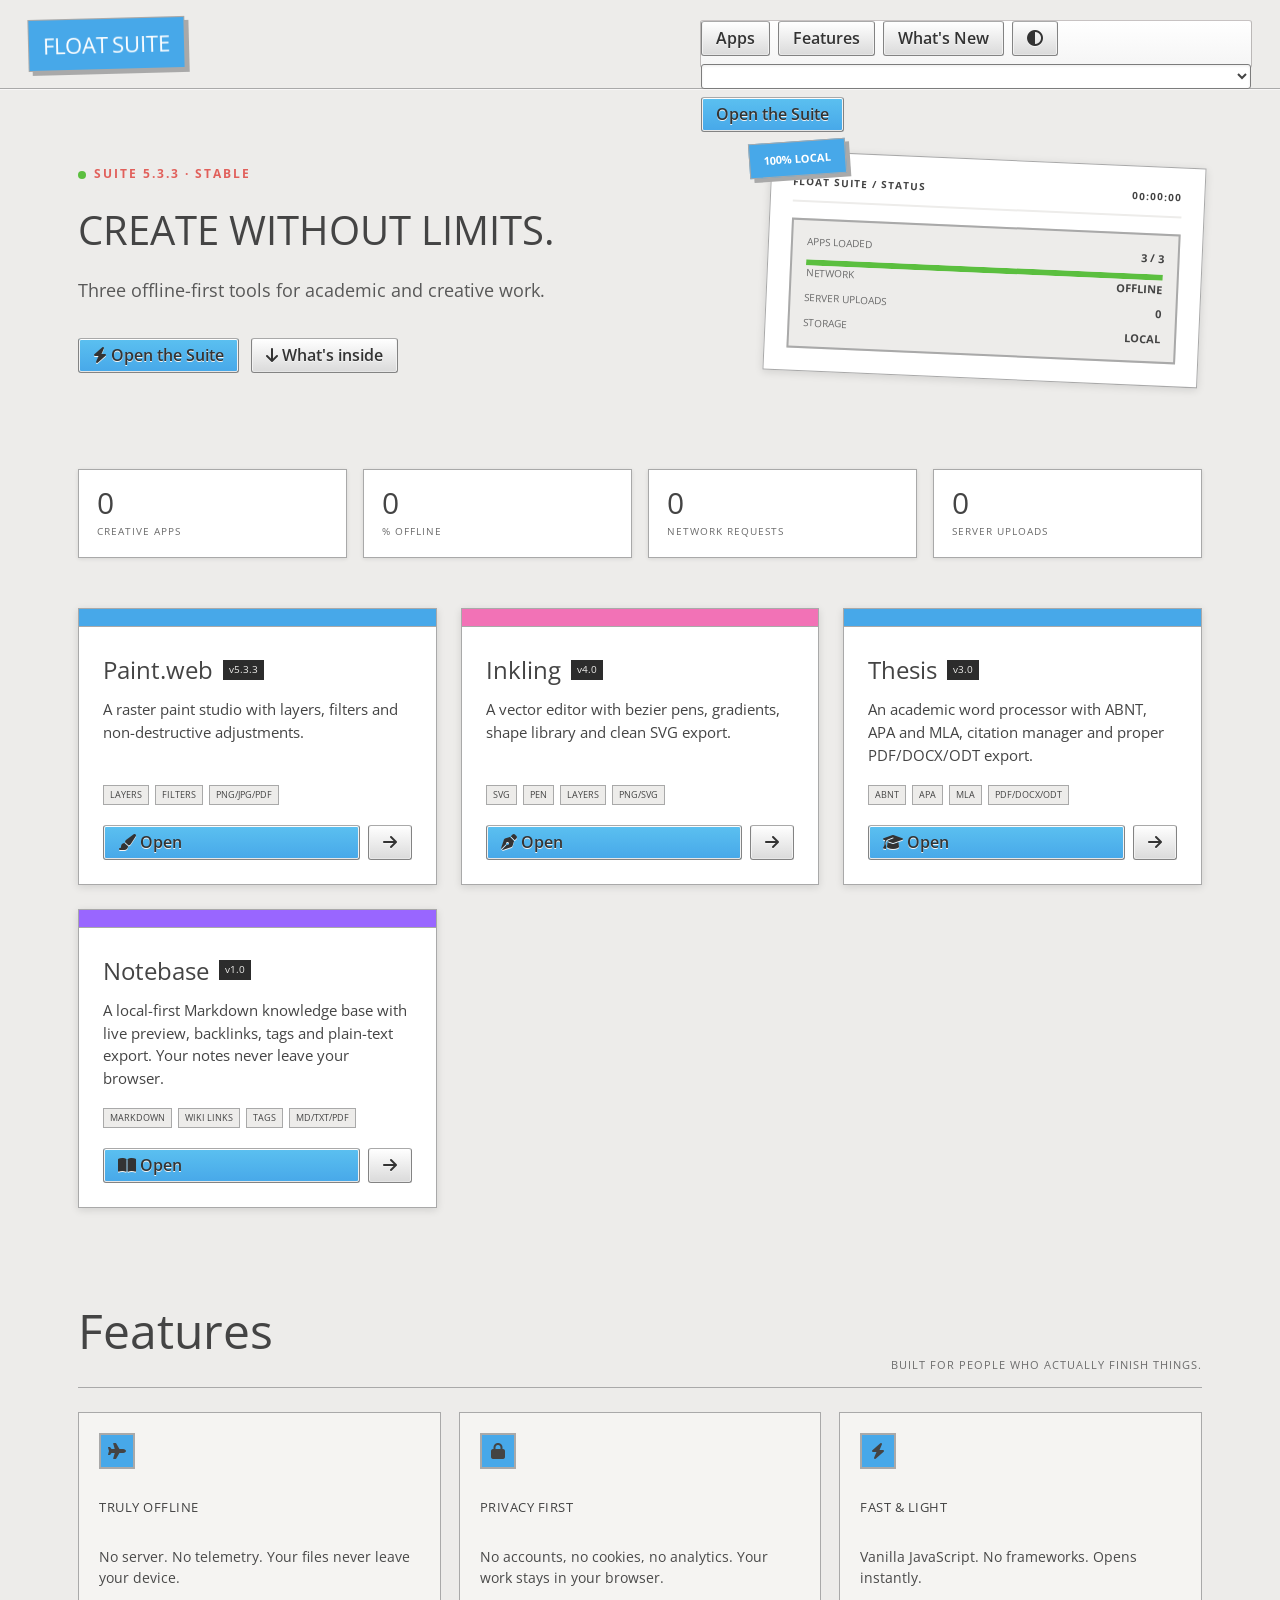
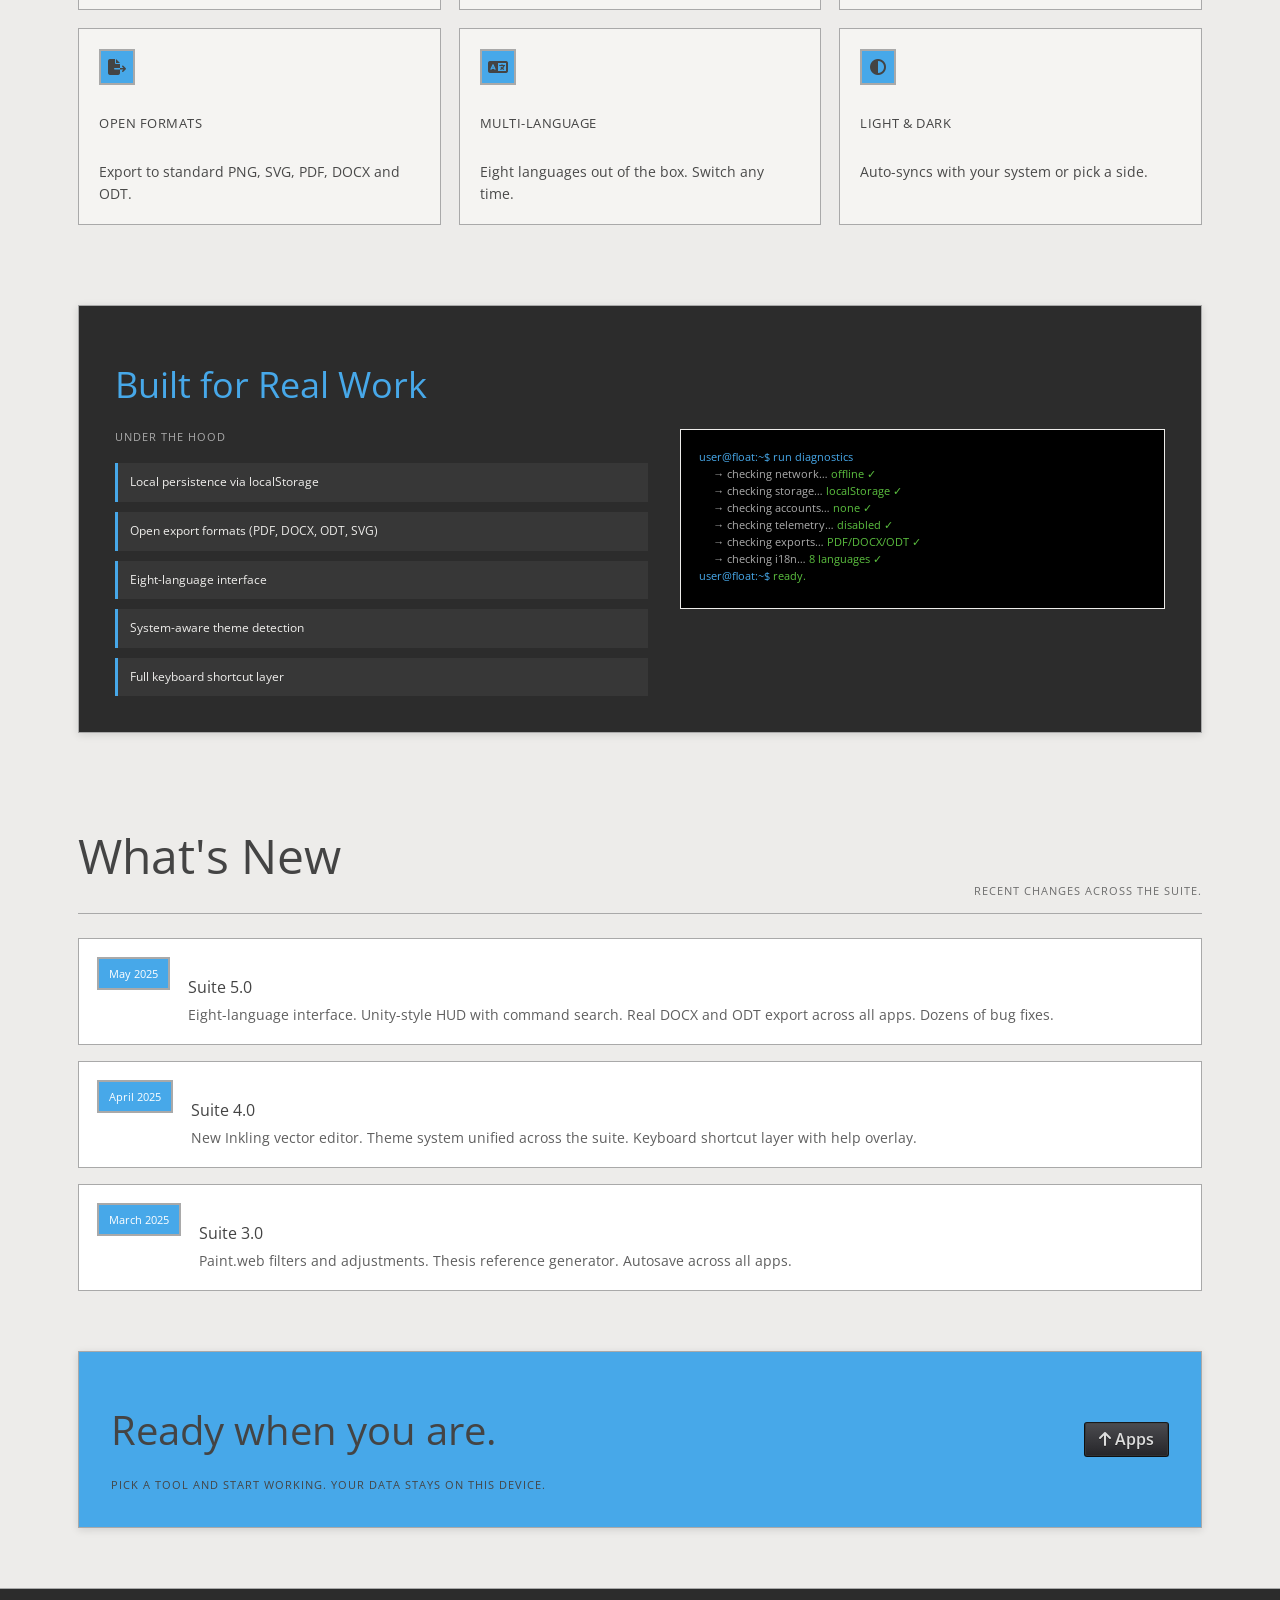
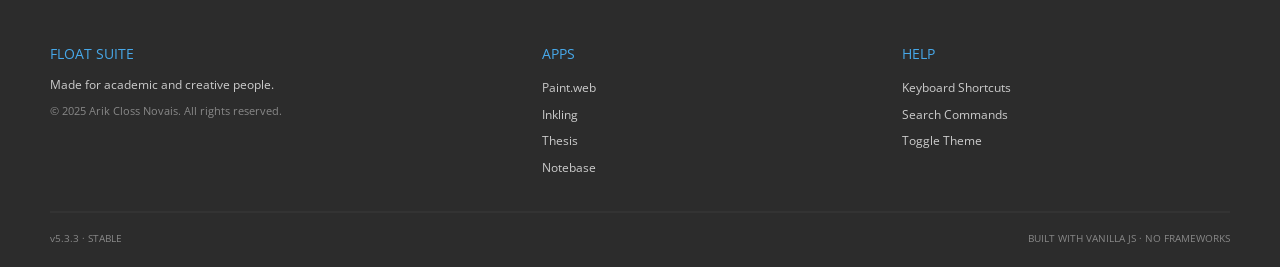
==== commit 05920b13: "fix & revert: fixing the stuff back to the only one UI that worked, and it will claim it back" ====
--- a/index.html
+++ b/index.html
@@ -228,7 +228,7 @@
     <div class="hero-content">
       <div class="hero-eyebrow">
         <span class="dot"></span>
-        <span>SUITE 5.4.1 · STABLE</span>
+        <span>SUITE 5.3.3 · STABLE</span>
       </div>
       <h1 data-i18n="portal.tagline">CREATE WITHOUT LIMITS.</h1>
       <p data-i18n="portal.subtitle">Three offline-first tools for academic and creative work.</p>
@@ -277,7 +277,7 @@
       <div class="card-body">
         <div class="card-title">
           <span data-i18n="portal.app_paint_title">Paint.web</span>
-          <span class="card-version">v5.4.1</span>
+          <span class="card-version">v5.3.3</span>
         </div>
         <p class="card-desc" data-i18n="portal.app_paint_desc">A raster paint studio with layers, filters and non-destructive adjustments.</p>
         <div class="card-tech">
@@ -502,7 +502,7 @@
     </div>
   </div>
   <div class="footer-bottom">
-    <span>v5.4.1 · STABLE</span>
+    <span>v5.3.3 · STABLE</span>
     <span>BUILT WITH VANILLA JS · NO FRAMEWORKS</span>
   </div>
 </footer>
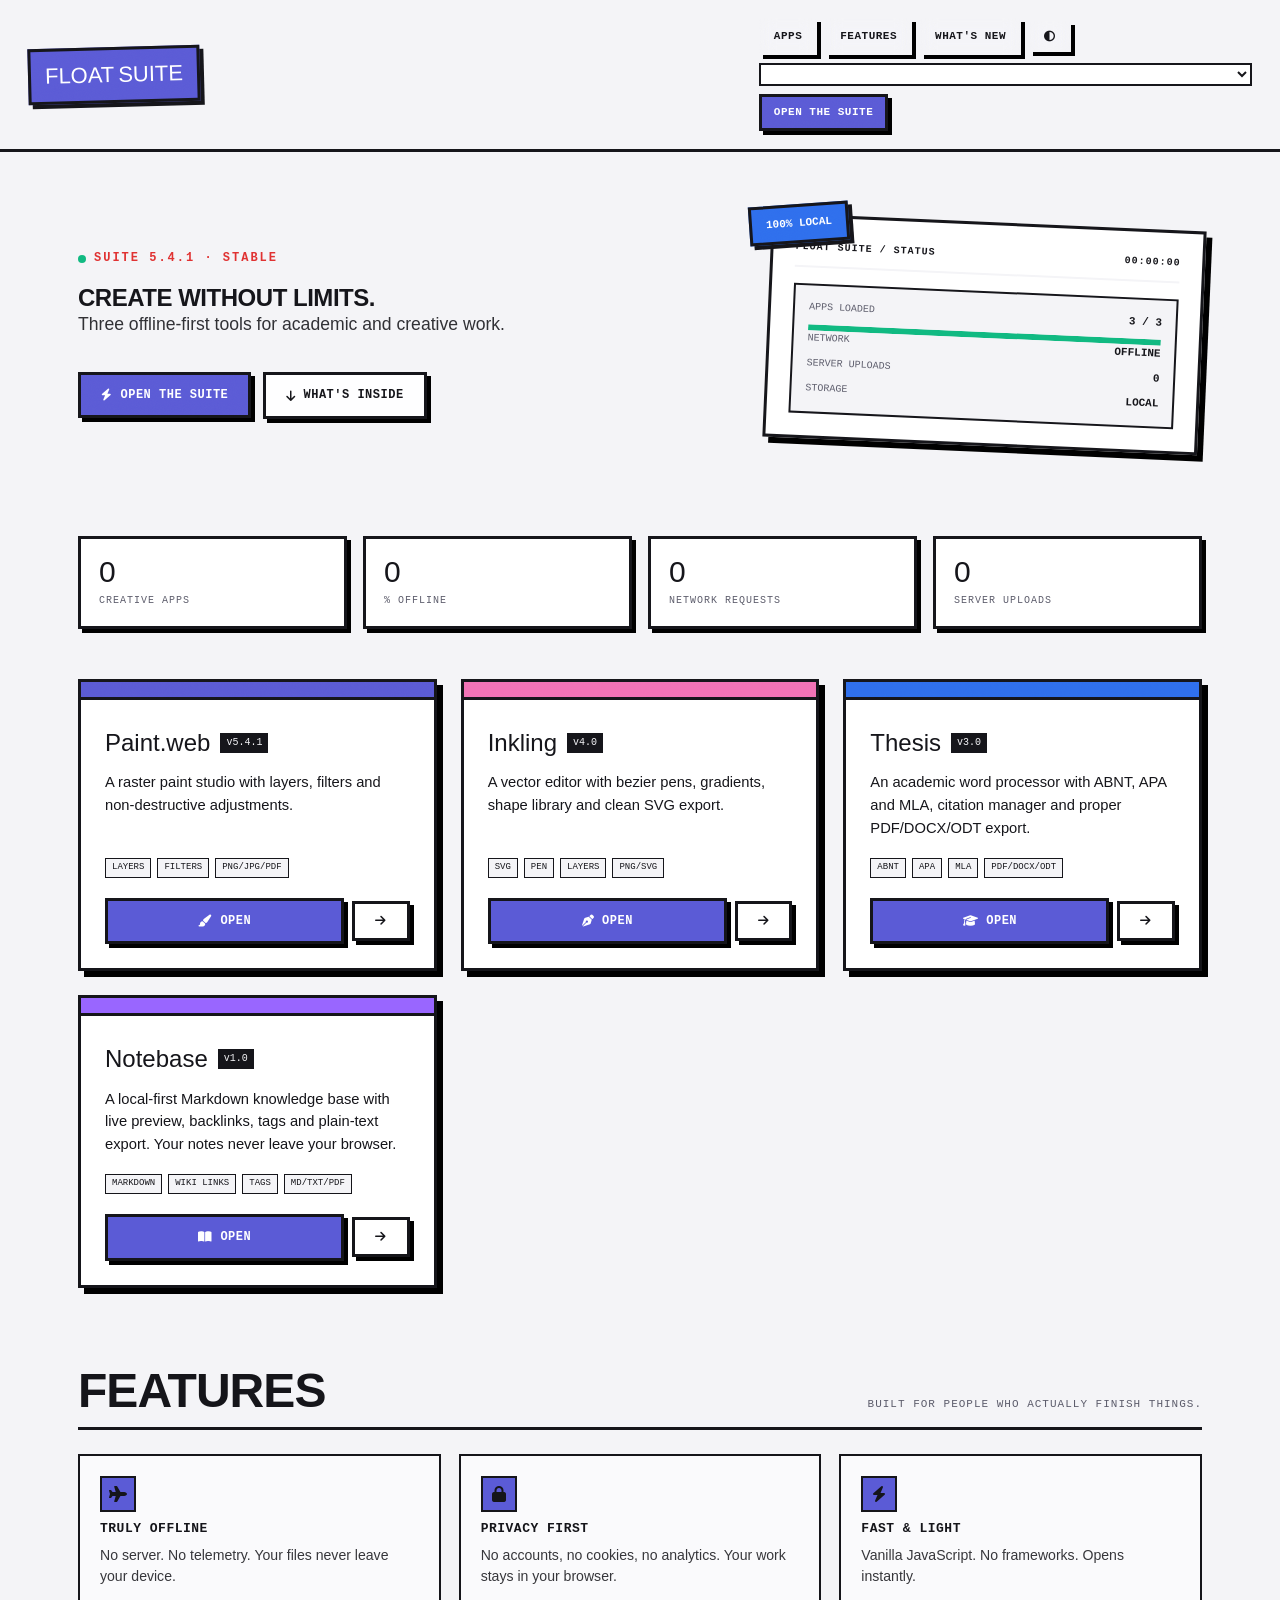
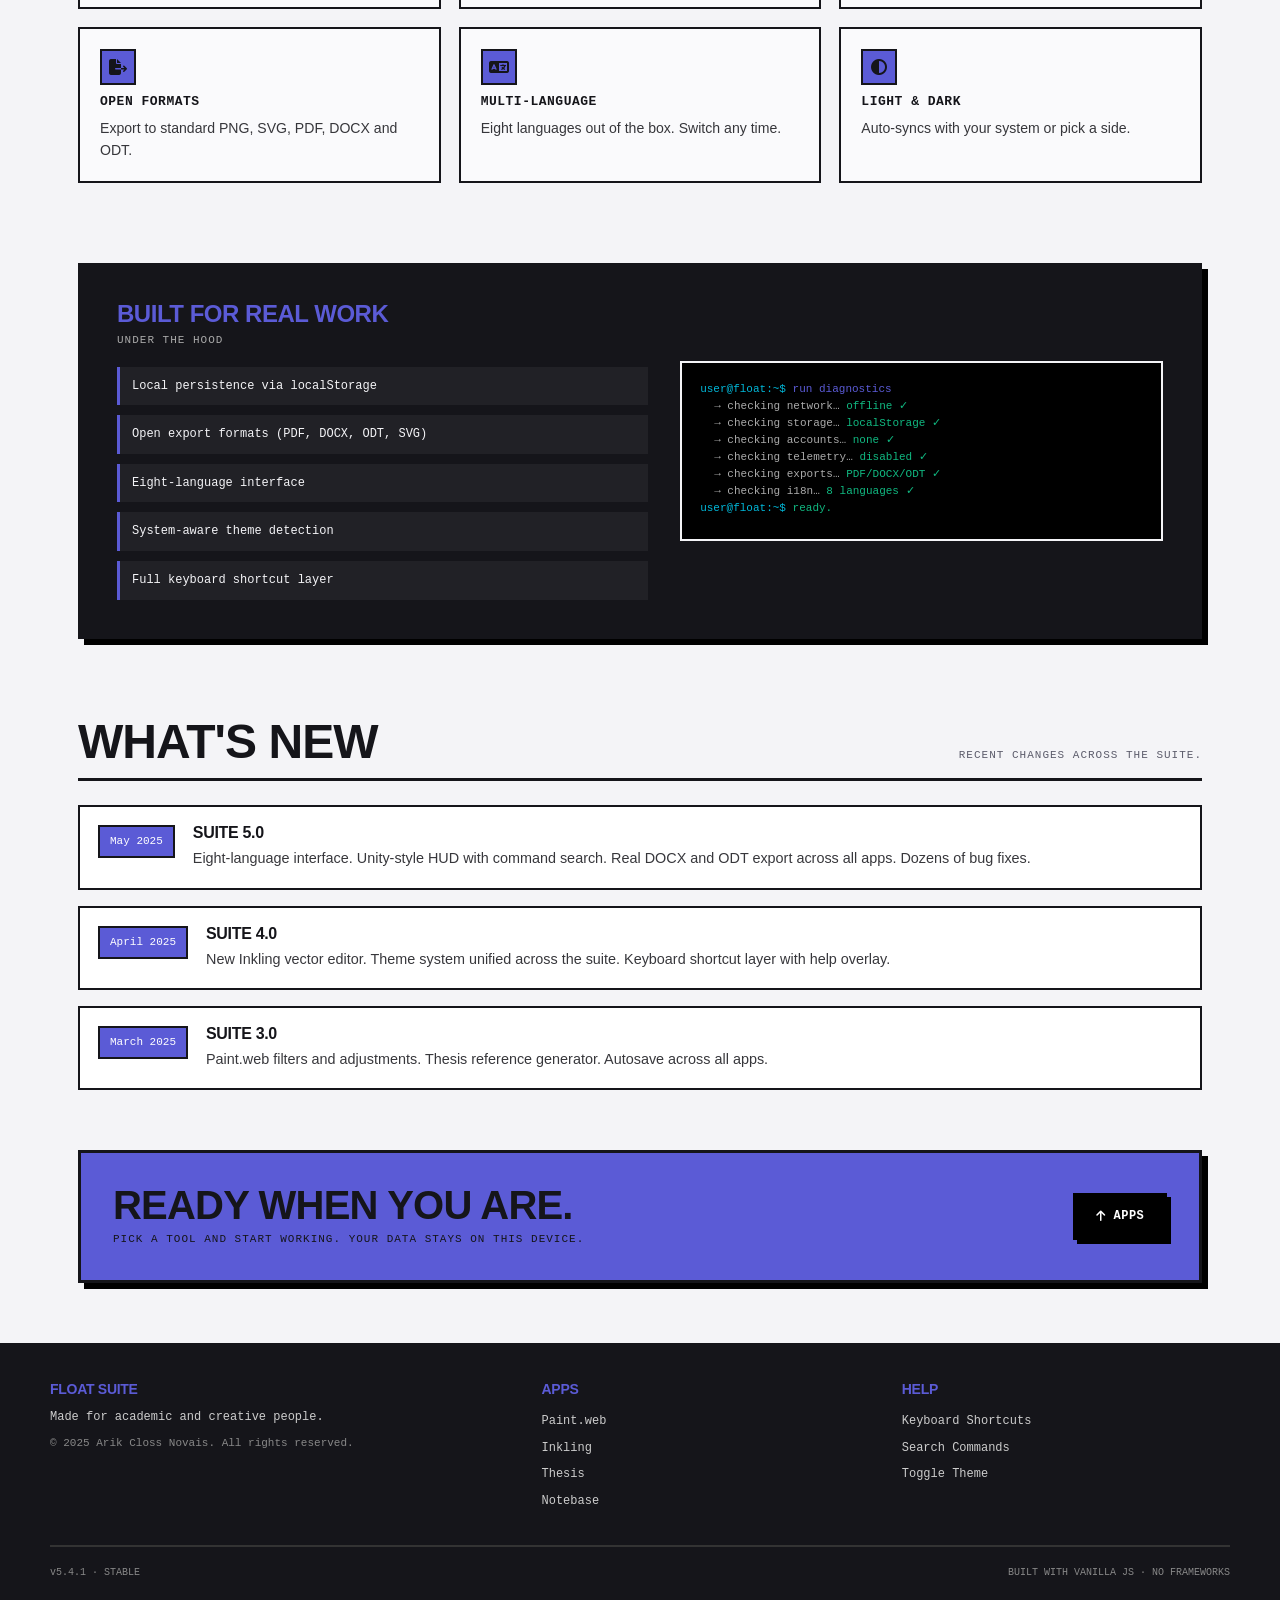
==== commit 97f0e860: "Add files via upload" ====
--- a/index.html
+++ b/index.html
@@ -19,7 +19,6 @@
 <link rel="stylesheet" href="https://cdnjs.cloudflare.com/ajax/libs/font-awesome/6.4.0/css/all.min.css">
 <link rel="stylesheet" href="shared/fonts.css">
 <link rel="stylesheet" href="shared/float.css">
-<link rel="stylesheet" href="shared/elementary/css/elementary.css">
 
 <style>
 /* Portal-specific styles only: shared tokens are in float.css */
@@ -228,7 +227,7 @@
     <div class="hero-content">
       <div class="hero-eyebrow">
         <span class="dot"></span>
-        <span>SUITE 5.3.3 · STABLE</span>
+        <span>SUITE 5.4.1 · STABLE</span>
       </div>
       <h1 data-i18n="portal.tagline">CREATE WITHOUT LIMITS.</h1>
       <p data-i18n="portal.subtitle">Three offline-first tools for academic and creative work.</p>
@@ -277,7 +276,7 @@
       <div class="card-body">
         <div class="card-title">
           <span data-i18n="portal.app_paint_title">Paint.web</span>
-          <span class="card-version">v5.3.3</span>
+          <span class="card-version">v5.4.1</span>
         </div>
         <p class="card-desc" data-i18n="portal.app_paint_desc">A raster paint studio with layers, filters and non-destructive adjustments.</p>
         <div class="card-tech">
@@ -502,7 +501,7 @@
     </div>
   </div>
   <div class="footer-bottom">
-    <span>v5.3.3 · STABLE</span>
+    <span>v5.4.1 · STABLE</span>
     <span>BUILT WITH VANILLA JS · NO FRAMEWORKS</span>
   </div>
 </footer>
--- a/shared/fonts.css
+++ b/shared/fonts.css
@@ -116,320 +116,4 @@
   font-display: swap;
   src: url(fonts/Space-Mono-700.woff2) format('woff2');
   unicode-range: U+0000-00FF, U+0131, U+0152-0153, U+02BB-02BC, U+02C6, U+02DA, U+02DC, U+0304, U+0308, U+0329, U+2000-206F, U+20AC, U+2122, U+2191, U+2193, U+2212, U+2215, U+FEFF, U+FFFD;
-}
-/* =========================================================================
-   elementary-CSS font stack (Open Sans, Inconsolata, Droid Serif)
-   Vendored woff2 subsets with unicode-range: only the needed subset loads.
-   ========================================================================= */
-@font-face {
-  font-family: 'Droid Serif';
-  font-style: italic;
-  font-weight: 400;
-  font-display: swap;
-  src: url(fonts/DroidSerif-400-italic-1.woff2) format('woff2');
-  unicode-range: U+0000-00FF, U+0131, U+0152-0153, U+02BB-02BC, U+02C6, U+02DA, U+02DC, U+0304, U+0308, U+0329, U+2000-206F, U+20AC, U+2122, U+2191, U+2193, U+2212, U+2215, U+FEFF, U+FFFD;
-}
-@font-face {
-  font-family: 'Droid Serif';
-  font-style: normal;
-  font-weight: 400;
-  font-display: swap;
-  src: url(fonts/DroidSerif-400-1.woff2) format('woff2');
-  unicode-range: U+0000-00FF, U+0131, U+0152-0153, U+02BB-02BC, U+02C6, U+02DA, U+02DC, U+0304, U+0308, U+0329, U+2000-206F, U+20AC, U+2122, U+2191, U+2193, U+2212, U+2215, U+FEFF, U+FFFD;
-}
-@font-face {
-  font-family: 'Droid Serif';
-  font-style: normal;
-  font-weight: 700;
-  font-display: swap;
-  src: url(fonts/DroidSerif-700-1.woff2) format('woff2');
-  unicode-range: U+0000-00FF, U+0131, U+0152-0153, U+02BB-02BC, U+02C6, U+02DA, U+02DC, U+0304, U+0308, U+0329, U+2000-206F, U+20AC, U+2122, U+2191, U+2193, U+2212, U+2215, U+FEFF, U+FFFD;
-}
-@font-face {
-  font-family: 'Inconsolata';
-  font-style: normal;
-  font-weight: 400;
-  font-display: swap;
-  src: url(fonts/Inconsolata-400-1.woff2) format('woff2');
-  unicode-range: U+0102-0103, U+0110-0111, U+0128-0129, U+0168-0169, U+01A0-01A1, U+01AF-01B0, U+0300-0301, U+0303-0304, U+0308-0309, U+0323, U+0329, U+1EA0-1EF9, U+20AB;
-}
-@font-face {
-  font-family: 'Inconsolata';
-  font-style: normal;
-  font-weight: 400;
-  font-display: swap;
-  src: url(fonts/Inconsolata-400-2.woff2) format('woff2');
-  unicode-range: U+0100-02BA, U+02BD-02C5, U+02C7-02CC, U+02CE-02D7, U+02DD-02FF, U+0304, U+0308, U+0329, U+1D00-1DBF, U+1E00-1E9F, U+1EF2-1EFF, U+2020, U+20A0-20AB, U+20AD-20C4, U+2113, U+2C60-2C7F, U+A720-A7FF;
-}
-@font-face {
-  font-family: 'Inconsolata';
-  font-style: normal;
-  font-weight: 400;
-  font-display: swap;
-  src: url(fonts/Inconsolata-400-3.woff2) format('woff2');
-  unicode-range: U+0000-00FF, U+0131, U+0152-0153, U+02BB-02BC, U+02C6, U+02DA, U+02DC, U+0304, U+0308, U+0329, U+2000-206F, U+20AC, U+2122, U+2191, U+2193, U+2212, U+2215, U+FEFF, U+FFFD;
-}
-@font-face {
-  font-family: 'Inconsolata';
-  font-style: normal;
-  font-weight: 700;
-  font-display: swap;
-  src: url(fonts/Inconsolata-700-1.woff2) format('woff2');
-  unicode-range: U+0102-0103, U+0110-0111, U+0128-0129, U+0168-0169, U+01A0-01A1, U+01AF-01B0, U+0300-0301, U+0303-0304, U+0308-0309, U+0323, U+0329, U+1EA0-1EF9, U+20AB;
-}
-@font-face {
-  font-family: 'Inconsolata';
-  font-style: normal;
-  font-weight: 700;
-  font-display: swap;
-  src: url(fonts/Inconsolata-700-2.woff2) format('woff2');
-  unicode-range: U+0100-02BA, U+02BD-02C5, U+02C7-02CC, U+02CE-02D7, U+02DD-02FF, U+0304, U+0308, U+0329, U+1D00-1DBF, U+1E00-1E9F, U+1EF2-1EFF, U+2020, U+20A0-20AB, U+20AD-20C4, U+2113, U+2C60-2C7F, U+A720-A7FF;
-}
-@font-face {
-  font-family: 'Inconsolata';
-  font-style: normal;
-  font-weight: 700;
-  font-display: swap;
-  src: url(fonts/Inconsolata-700-3.woff2) format('woff2');
-  unicode-range: U+0000-00FF, U+0131, U+0152-0153, U+02BB-02BC, U+02C6, U+02DA, U+02DC, U+0304, U+0308, U+0329, U+2000-206F, U+20AC, U+2122, U+2191, U+2193, U+2212, U+2215, U+FEFF, U+FFFD;
-}
-@font-face {
-  font-family: 'Open Sans';
-  font-style: normal;
-  font-weight: 400;
-  font-display: swap;
-  src: url(fonts/OpenSans-400-1.woff2) format('woff2');
-  unicode-range: U+0460-052F, U+1C80-1C8A, U+20B4, U+2DE0-2DFF, U+A640-A69F, U+FE2E-FE2F;
-}
-@font-face {
-  font-family: 'Open Sans';
-  font-style: normal;
-  font-weight: 400;
-  font-display: swap;
-  src: url(fonts/OpenSans-400-2.woff2) format('woff2');
-  unicode-range: U+0301, U+0400-045F, U+0490-0491, U+04B0-04B1, U+2116;
-}
-@font-face {
-  font-family: 'Open Sans';
-  font-style: normal;
-  font-weight: 400;
-  font-display: swap;
-  src: url(fonts/OpenSans-400-3.woff2) format('woff2');
-  unicode-range: U+1F00-1FFF;
-}
-@font-face {
-  font-family: 'Open Sans';
-  font-style: normal;
-  font-weight: 400;
-  font-display: swap;
-  src: url(fonts/OpenSans-400-4.woff2) format('woff2');
-  unicode-range: U+0370-0377, U+037A-037F, U+0384-038A, U+038C, U+038E-03A1, U+03A3-03FF;
-}
-@font-face {
-  font-family: 'Open Sans';
-  font-style: normal;
-  font-weight: 400;
-  font-display: swap;
-  src: url(fonts/OpenSans-400-5.woff2) format('woff2');
-  unicode-range: U+0307-0308, U+0590-05FF, U+200C-2010, U+20AA, U+25CC, U+FB1D-FB4F;
-}
-@font-face {
-  font-family: 'Open Sans';
-  font-style: normal;
-  font-weight: 400;
-  font-display: swap;
-  src: url(fonts/OpenSans-400-6.woff2) format('woff2');
-  unicode-range: U+0302-0303, U+0305, U+0307-0308, U+0310, U+0312, U+0315, U+031A, U+0326-0327, U+032C, U+032F-0330, U+0332-0333, U+0338, U+033A, U+0346, U+034D, U+0391-03A1, U+03A3-03A9, U+03B1-03C9, U+03D1, U+03D5-03D6, U+03F0-03F1, U+03F4-03F5, U+2016-2017, U+2034-2038, U+203C, U+2040, U+2043, U+2047, U+2050, U+2057, U+205F, U+2070-2071, U+2074-209F, U+20D0-20DC, U+20E1, U+20E5-20EF, U+2100-2112, U+2114-2115, U+2117-2121, U+2123-214F, U+2190, U+2192, U+2194-21AE, U+21B0-21E5, U+21F1-21F2, U+21F4-2211, U+2213-2214, U+2216-22FF, U+2308-230B, U+2310, U+2319, U+231C-2321, U+2336-237A, U+237C, U+2395, U+239B-23B7, U+23D0, U+23DC-23E1, U+2474-2475, U+25AF, U+25B3, U+25B7, U+25BD, U+25C1, U+25CA, U+25CC, U+25FB, U+266D-266F, U+27C0-27FF, U+2900-2AFF, U+2B0E-2B11, U+2B30-2B4C, U+2BFE, U+3030, U+FF5B, U+FF5D, U+1D400-1D7FF, U+1EE00-1EEFF;
-}
-@font-face {
-  font-family: 'Open Sans';
-  font-style: normal;
-  font-weight: 400;
-  font-display: swap;
-  src: url(fonts/OpenSans-400-7.woff2) format('woff2');
-  unicode-range: U+0001-000C, U+000E-001F, U+007F-009F, U+20DD-20E0, U+20E2-20E4, U+2150-218F, U+2190, U+2192, U+2194-2199, U+21AF, U+21E6-21F0, U+21F3, U+2218-2219, U+2299, U+22C4-22C6, U+2300-243F, U+2440-244A, U+2460-24FF, U+25A0-27BF, U+2800-28FF, U+2921-2922, U+2981, U+29BF, U+29EB, U+2B00-2BFF, U+4DC0-4DFF, U+FFF9-FFFB, U+10140-1018E, U+10190-1019C, U+101A0, U+101D0-101FD, U+102E0-102FB, U+10E60-10E7E, U+1D2C0-1D2D3, U+1D2E0-1D37F, U+1F000-1F0FF, U+1F100-1F1AE, U+1F1E6-1F1FF, U+1F30D-1F30F, U+1F315, U+1F31C, U+1F31E, U+1F320-1F32C, U+1F336, U+1F378, U+1F37D, U+1F382, U+1F393-1F39F, U+1F3A7-1F3A8, U+1F3AC-1F3AF, U+1F3C2, U+1F3C4-1F3C6, U+1F3CA-1F3CE, U+1F3D4-1F3E0, U+1F3ED, U+1F3F1-1F3F3, U+1F3F5-1F3F7, U+1F408, U+1F415, U+1F41F, U+1F426, U+1F43F, U+1F441-1F442, U+1F444, U+1F446-1F449, U+1F44C-1F44E, U+1F453, U+1F46A, U+1F47D, U+1F4A3, U+1F4B0, U+1F4B3, U+1F4B9, U+1F4BB, U+1F4BF, U+1F4C8-1F4CB, U+1F4D6, U+1F4DA, U+1F4DF, U+1F4E3-1F4E6, U+1F4EA-1F4ED, U+1F4F7, U+1F4F9-1F4FB, U+1F4FD-1F4FE, U+1F503, U+1F507-1F50B, U+1F50D, U+1F512-1F513, U+1F53E-1F54A, U+1F54F-1F5FA, U+1F610, U+1F650-1F67F, U+1F687, U+1F68D, U+1F691, U+1F694, U+1F698, U+1F6AD, U+1F6B2, U+1F6B9-1F6BA, U+1F6BC, U+1F6C6-1F6CF, U+1F6D3-1F6D7, U+1F6E0-1F6EA, U+1F6F0-1F6F3, U+1F6F7-1F6FC, U+1F700-1F80B, U+1F810-1F847, U+1F850-1F859, U+1F860-1F887, U+1F890-1F8AD, U+1F8B0-1F8BB, U+1F8C0-1F8C1, U+1F8D0-1F8D8, U+1F900-1F90B, U+1F93B, U+1F946, U+1F984, U+1F996, U+1F9E9, U+1FA00-1FA6F, U+1FA70-1FA7C, U+1FA80-1FAC6, U+1FAC8, U+1FACC-1FADD, U+1FADF-1FAEB, U+1FAEF-1FAFA, U+1FB00-1FBFF;
-}
-@font-face {
-  font-family: 'Open Sans';
-  font-style: normal;
-  font-weight: 400;
-  font-display: swap;
-  src: url(fonts/OpenSans-400-8.woff2) format('woff2');
-  unicode-range: U+0102-0103, U+0110-0111, U+0128-0129, U+0168-0169, U+01A0-01A1, U+01AF-01B0, U+0300-0301, U+0303-0304, U+0308-0309, U+0323, U+0329, U+1EA0-1EF9, U+20AB;
-}
-@font-face {
-  font-family: 'Open Sans';
-  font-style: normal;
-  font-weight: 400;
-  font-display: swap;
-  src: url(fonts/OpenSans-400-9.woff2) format('woff2');
-  unicode-range: U+0100-02BA, U+02BD-02C5, U+02C7-02CC, U+02CE-02D7, U+02DD-02FF, U+0304, U+0308, U+0329, U+1D00-1DBF, U+1E00-1E9F, U+1EF2-1EFF, U+2020, U+20A0-20AB, U+20AD-20C4, U+2113, U+2C60-2C7F, U+A720-A7FF;
-}
-@font-face {
-  font-family: 'Open Sans';
-  font-style: normal;
-  font-weight: 400;
-  font-display: swap;
-  src: url(fonts/OpenSans-400-10.woff2) format('woff2');
-  unicode-range: U+0000-00FF, U+0131, U+0152-0153, U+02BB-02BC, U+02C6, U+02DA, U+02DC, U+0304, U+0308, U+0329, U+2000-206F, U+20AC, U+2122, U+2191, U+2193, U+2212, U+2215, U+FEFF, U+FFFD;
-}
-@font-face {
-  font-family: 'Open Sans';
-  font-style: normal;
-  font-weight: 600;
-  font-display: swap;
-  src: url(fonts/OpenSans-600-1.woff2) format('woff2');
-  unicode-range: U+0460-052F, U+1C80-1C8A, U+20B4, U+2DE0-2DFF, U+A640-A69F, U+FE2E-FE2F;
-}
-@font-face {
-  font-family: 'Open Sans';
-  font-style: normal;
-  font-weight: 600;
-  font-display: swap;
-  src: url(fonts/OpenSans-600-2.woff2) format('woff2');
-  unicode-range: U+0301, U+0400-045F, U+0490-0491, U+04B0-04B1, U+2116;
-}
-@font-face {
-  font-family: 'Open Sans';
-  font-style: normal;
-  font-weight: 600;
-  font-display: swap;
-  src: url(fonts/OpenSans-600-3.woff2) format('woff2');
-  unicode-range: U+1F00-1FFF;
-}
-@font-face {
-  font-family: 'Open Sans';
-  font-style: normal;
-  font-weight: 600;
-  font-display: swap;
-  src: url(fonts/OpenSans-600-4.woff2) format('woff2');
-  unicode-range: U+0370-0377, U+037A-037F, U+0384-038A, U+038C, U+038E-03A1, U+03A3-03FF;
-}
-@font-face {
-  font-family: 'Open Sans';
-  font-style: normal;
-  font-weight: 600;
-  font-display: swap;
-  src: url(fonts/OpenSans-600-5.woff2) format('woff2');
-  unicode-range: U+0307-0308, U+0590-05FF, U+200C-2010, U+20AA, U+25CC, U+FB1D-FB4F;
-}
-@font-face {
-  font-family: 'Open Sans';
-  font-style: normal;
-  font-weight: 600;
-  font-display: swap;
-  src: url(fonts/OpenSans-600-6.woff2) format('woff2');
-  unicode-range: U+0302-0303, U+0305, U+0307-0308, U+0310, U+0312, U+0315, U+031A, U+0326-0327, U+032C, U+032F-0330, U+0332-0333, U+0338, U+033A, U+0346, U+034D, U+0391-03A1, U+03A3-03A9, U+03B1-03C9, U+03D1, U+03D5-03D6, U+03F0-03F1, U+03F4-03F5, U+2016-2017, U+2034-2038, U+203C, U+2040, U+2043, U+2047, U+2050, U+2057, U+205F, U+2070-2071, U+2074-209F, U+20D0-20DC, U+20E1, U+20E5-20EF, U+2100-2112, U+2114-2115, U+2117-2121, U+2123-214F, U+2190, U+2192, U+2194-21AE, U+21B0-21E5, U+21F1-21F2, U+21F4-2211, U+2213-2214, U+2216-22FF, U+2308-230B, U+2310, U+2319, U+231C-2321, U+2336-237A, U+237C, U+2395, U+239B-23B7, U+23D0, U+23DC-23E1, U+2474-2475, U+25AF, U+25B3, U+25B7, U+25BD, U+25C1, U+25CA, U+25CC, U+25FB, U+266D-266F, U+27C0-27FF, U+2900-2AFF, U+2B0E-2B11, U+2B30-2B4C, U+2BFE, U+3030, U+FF5B, U+FF5D, U+1D400-1D7FF, U+1EE00-1EEFF;
-}
-@font-face {
-  font-family: 'Open Sans';
-  font-style: normal;
-  font-weight: 600;
-  font-display: swap;
-  src: url(fonts/OpenSans-600-7.woff2) format('woff2');
-  unicode-range: U+0001-000C, U+000E-001F, U+007F-009F, U+20DD-20E0, U+20E2-20E4, U+2150-218F, U+2190, U+2192, U+2194-2199, U+21AF, U+21E6-21F0, U+21F3, U+2218-2219, U+2299, U+22C4-22C6, U+2300-243F, U+2440-244A, U+2460-24FF, U+25A0-27BF, U+2800-28FF, U+2921-2922, U+2981, U+29BF, U+29EB, U+2B00-2BFF, U+4DC0-4DFF, U+FFF9-FFFB, U+10140-1018E, U+10190-1019C, U+101A0, U+101D0-101FD, U+102E0-102FB, U+10E60-10E7E, U+1D2C0-1D2D3, U+1D2E0-1D37F, U+1F000-1F0FF, U+1F100-1F1AE, U+1F1E6-1F1FF, U+1F30D-1F30F, U+1F315, U+1F31C, U+1F31E, U+1F320-1F32C, U+1F336, U+1F378, U+1F37D, U+1F382, U+1F393-1F39F, U+1F3A7-1F3A8, U+1F3AC-1F3AF, U+1F3C2, U+1F3C4-1F3C6, U+1F3CA-1F3CE, U+1F3D4-1F3E0, U+1F3ED, U+1F3F1-1F3F3, U+1F3F5-1F3F7, U+1F408, U+1F415, U+1F41F, U+1F426, U+1F43F, U+1F441-1F442, U+1F444, U+1F446-1F449, U+1F44C-1F44E, U+1F453, U+1F46A, U+1F47D, U+1F4A3, U+1F4B0, U+1F4B3, U+1F4B9, U+1F4BB, U+1F4BF, U+1F4C8-1F4CB, U+1F4D6, U+1F4DA, U+1F4DF, U+1F4E3-1F4E6, U+1F4EA-1F4ED, U+1F4F7, U+1F4F9-1F4FB, U+1F4FD-1F4FE, U+1F503, U+1F507-1F50B, U+1F50D, U+1F512-1F513, U+1F53E-1F54A, U+1F54F-1F5FA, U+1F610, U+1F650-1F67F, U+1F687, U+1F68D, U+1F691, U+1F694, U+1F698, U+1F6AD, U+1F6B2, U+1F6B9-1F6BA, U+1F6BC, U+1F6C6-1F6CF, U+1F6D3-1F6D7, U+1F6E0-1F6EA, U+1F6F0-1F6F3, U+1F6F7-1F6FC, U+1F700-1F80B, U+1F810-1F847, U+1F850-1F859, U+1F860-1F887, U+1F890-1F8AD, U+1F8B0-1F8BB, U+1F8C0-1F8C1, U+1F8D0-1F8D8, U+1F900-1F90B, U+1F93B, U+1F946, U+1F984, U+1F996, U+1F9E9, U+1FA00-1FA6F, U+1FA70-1FA7C, U+1FA80-1FAC6, U+1FAC8, U+1FACC-1FADD, U+1FADF-1FAEB, U+1FAEF-1FAFA, U+1FB00-1FBFF;
-}
-@font-face {
-  font-family: 'Open Sans';
-  font-style: normal;
-  font-weight: 600;
-  font-display: swap;
-  src: url(fonts/OpenSans-600-8.woff2) format('woff2');
-  unicode-range: U+0102-0103, U+0110-0111, U+0128-0129, U+0168-0169, U+01A0-01A1, U+01AF-01B0, U+0300-0301, U+0303-0304, U+0308-0309, U+0323, U+0329, U+1EA0-1EF9, U+20AB;
-}
-@font-face {
-  font-family: 'Open Sans';
-  font-style: normal;
-  font-weight: 600;
-  font-display: swap;
-  src: url(fonts/OpenSans-600-9.woff2) format('woff2');
-  unicode-range: U+0100-02BA, U+02BD-02C5, U+02C7-02CC, U+02CE-02D7, U+02DD-02FF, U+0304, U+0308, U+0329, U+1D00-1DBF, U+1E00-1E9F, U+1EF2-1EFF, U+2020, U+20A0-20AB, U+20AD-20C4, U+2113, U+2C60-2C7F, U+A720-A7FF;
-}
-@font-face {
-  font-family: 'Open Sans';
-  font-style: normal;
-  font-weight: 600;
-  font-display: swap;
-  src: url(fonts/OpenSans-600-10.woff2) format('woff2');
-  unicode-range: U+0000-00FF, U+0131, U+0152-0153, U+02BB-02BC, U+02C6, U+02DA, U+02DC, U+0304, U+0308, U+0329, U+2000-206F, U+20AC, U+2122, U+2191, U+2193, U+2212, U+2215, U+FEFF, U+FFFD;
-}
-@font-face {
-  font-family: 'Open Sans';
-  font-style: normal;
-  font-weight: 700;
-  font-display: swap;
-  src: url(fonts/OpenSans-700-1.woff2) format('woff2');
-  unicode-range: U+0460-052F, U+1C80-1C8A, U+20B4, U+2DE0-2DFF, U+A640-A69F, U+FE2E-FE2F;
-}
-@font-face {
-  font-family: 'Open Sans';
-  font-style: normal;
-  font-weight: 700;
-  font-display: swap;
-  src: url(fonts/OpenSans-700-2.woff2) format('woff2');
-  unicode-range: U+0301, U+0400-045F, U+0490-0491, U+04B0-04B1, U+2116;
-}
-@font-face {
-  font-family: 'Open Sans';
-  font-style: normal;
-  font-weight: 700;
-  font-display: swap;
-  src: url(fonts/OpenSans-700-3.woff2) format('woff2');
-  unicode-range: U+1F00-1FFF;
-}
-@font-face {
-  font-family: 'Open Sans';
-  font-style: normal;
-  font-weight: 700;
-  font-display: swap;
-  src: url(fonts/OpenSans-700-4.woff2) format('woff2');
-  unicode-range: U+0370-0377, U+037A-037F, U+0384-038A, U+038C, U+038E-03A1, U+03A3-03FF;
-}
-@font-face {
-  font-family: 'Open Sans';
-  font-style: normal;
-  font-weight: 700;
-  font-display: swap;
-  src: url(fonts/OpenSans-700-5.woff2) format('woff2');
-  unicode-range: U+0307-0308, U+0590-05FF, U+200C-2010, U+20AA, U+25CC, U+FB1D-FB4F;
-}
-@font-face {
-  font-family: 'Open Sans';
-  font-style: normal;
-  font-weight: 700;
-  font-display: swap;
-  src: url(fonts/OpenSans-700-6.woff2) format('woff2');
-  unicode-range: U+0302-0303, U+0305, U+0307-0308, U+0310, U+0312, U+0315, U+031A, U+0326-0327, U+032C, U+032F-0330, U+0332-0333, U+0338, U+033A, U+0346, U+034D, U+0391-03A1, U+03A3-03A9, U+03B1-03C9, U+03D1, U+03D5-03D6, U+03F0-03F1, U+03F4-03F5, U+2016-2017, U+2034-2038, U+203C, U+2040, U+2043, U+2047, U+2050, U+2057, U+205F, U+2070-2071, U+2074-209F, U+20D0-20DC, U+20E1, U+20E5-20EF, U+2100-2112, U+2114-2115, U+2117-2121, U+2123-214F, U+2190, U+2192, U+2194-21AE, U+21B0-21E5, U+21F1-21F2, U+21F4-2211, U+2213-2214, U+2216-22FF, U+2308-230B, U+2310, U+2319, U+231C-2321, U+2336-237A, U+237C, U+2395, U+239B-23B7, U+23D0, U+23DC-23E1, U+2474-2475, U+25AF, U+25B3, U+25B7, U+25BD, U+25C1, U+25CA, U+25CC, U+25FB, U+266D-266F, U+27C0-27FF, U+2900-2AFF, U+2B0E-2B11, U+2B30-2B4C, U+2BFE, U+3030, U+FF5B, U+FF5D, U+1D400-1D7FF, U+1EE00-1EEFF;
-}
-@font-face {
-  font-family: 'Open Sans';
-  font-style: normal;
-  font-weight: 700;
-  font-display: swap;
-  src: url(fonts/OpenSans-700-7.woff2) format('woff2');
-  unicode-range: U+0001-000C, U+000E-001F, U+007F-009F, U+20DD-20E0, U+20E2-20E4, U+2150-218F, U+2190, U+2192, U+2194-2199, U+21AF, U+21E6-21F0, U+21F3, U+2218-2219, U+2299, U+22C4-22C6, U+2300-243F, U+2440-244A, U+2460-24FF, U+25A0-27BF, U+2800-28FF, U+2921-2922, U+2981, U+29BF, U+29EB, U+2B00-2BFF, U+4DC0-4DFF, U+FFF9-FFFB, U+10140-1018E, U+10190-1019C, U+101A0, U+101D0-101FD, U+102E0-102FB, U+10E60-10E7E, U+1D2C0-1D2D3, U+1D2E0-1D37F, U+1F000-1F0FF, U+1F100-1F1AE, U+1F1E6-1F1FF, U+1F30D-1F30F, U+1F315, U+1F31C, U+1F31E, U+1F320-1F32C, U+1F336, U+1F378, U+1F37D, U+1F382, U+1F393-1F39F, U+1F3A7-1F3A8, U+1F3AC-1F3AF, U+1F3C2, U+1F3C4-1F3C6, U+1F3CA-1F3CE, U+1F3D4-1F3E0, U+1F3ED, U+1F3F1-1F3F3, U+1F3F5-1F3F7, U+1F408, U+1F415, U+1F41F, U+1F426, U+1F43F, U+1F441-1F442, U+1F444, U+1F446-1F449, U+1F44C-1F44E, U+1F453, U+1F46A, U+1F47D, U+1F4A3, U+1F4B0, U+1F4B3, U+1F4B9, U+1F4BB, U+1F4BF, U+1F4C8-1F4CB, U+1F4D6, U+1F4DA, U+1F4DF, U+1F4E3-1F4E6, U+1F4EA-1F4ED, U+1F4F7, U+1F4F9-1F4FB, U+1F4FD-1F4FE, U+1F503, U+1F507-1F50B, U+1F50D, U+1F512-1F513, U+1F53E-1F54A, U+1F54F-1F5FA, U+1F610, U+1F650-1F67F, U+1F687, U+1F68D, U+1F691, U+1F694, U+1F698, U+1F6AD, U+1F6B2, U+1F6B9-1F6BA, U+1F6BC, U+1F6C6-1F6CF, U+1F6D3-1F6D7, U+1F6E0-1F6EA, U+1F6F0-1F6F3, U+1F6F7-1F6FC, U+1F700-1F80B, U+1F810-1F847, U+1F850-1F859, U+1F860-1F887, U+1F890-1F8AD, U+1F8B0-1F8BB, U+1F8C0-1F8C1, U+1F8D0-1F8D8, U+1F900-1F90B, U+1F93B, U+1F946, U+1F984, U+1F996, U+1F9E9, U+1FA00-1FA6F, U+1FA70-1FA7C, U+1FA80-1FAC6, U+1FAC8, U+1FACC-1FADD, U+1FADF-1FAEB, U+1FAEF-1FAFA, U+1FB00-1FBFF;
-}
-@font-face {
-  font-family: 'Open Sans';
-  font-style: normal;
-  font-weight: 700;
-  font-display: swap;
-  src: url(fonts/OpenSans-700-8.woff2) format('woff2');
-  unicode-range: U+0102-0103, U+0110-0111, U+0128-0129, U+0168-0169, U+01A0-01A1, U+01AF-01B0, U+0300-0301, U+0303-0304, U+0308-0309, U+0323, U+0329, U+1EA0-1EF9, U+20AB;
-}
-@font-face {
-  font-family: 'Open Sans';
-  font-style: normal;
-  font-weight: 700;
-  font-display: swap;
-  src: url(fonts/OpenSans-700-9.woff2) format('woff2');
-  unicode-range: U+0100-02BA, U+02BD-02C5, U+02C7-02CC, U+02CE-02D7, U+02DD-02FF, U+0304, U+0308, U+0329, U+1D00-1DBF, U+1E00-1E9F, U+1EF2-1EFF, U+2020, U+20A0-20AB, U+20AD-20C4, U+2113, U+2C60-2C7F, U+A720-A7FF;
-}
-@font-face {
-  font-family: 'Open Sans';
-  font-style: normal;
-  font-weight: 700;
-  font-display: swap;
-  src: url(fonts/OpenSans-700-10.woff2) format('woff2');
-  unicode-range: U+0000-00FF, U+0131, U+0152-0153, U+02BB-02BC, U+02C6, U+02DA, U+02DC, U+0304, U+0308, U+0329, U+2000-206F, U+20AC, U+2122, U+2191, U+2193, U+2212, U+2215, U+FEFF, U+FFFD;
 }
--- a/shared/float.css
+++ b/shared/float.css
@@ -1,56 +1,52 @@
 /* =========================================================================
-   FLOAT SUITE: Shared Design System (elementary-CSS based)
-   Reskin over the elementary OS design language. All class names/ids preserved
-   so existing app DOM + float.js keep working.
-   Load order in pages: shared/fonts.css -> shared/float.css ->
-   shared/elementary/css/elementary.css  (elements, icons, forms)
+   FLOAT SUITE: Shared Design System
+   Neo-brutalist foundation used by the portal and all three apps.
+   Loaded via <link rel="stylesheet" href="shared/float.css">.
    ========================================================================= */
 
-/* ----- Design tokens (elementary palette) ------------------------------- */
+/* ----- Design tokens -------------------------------------------------- */
 :root{
   /* Surfaces */
-  --c-bg:#EDECEA;
-  --c-surface:#FFFFFF;
-  --c-surface2:#F5F4F2;
-  --c-panel:#E3E2DF;
-  --c-text:#2C2C2C;
-  --c-border:#A9A9A9;
-  --c-border-strong:#7C7C7C;
-  --c-muted:#6B6B6B;
-
-  /* Elementary accent */
-  --c-primary:#47A8E9;
+  --c-bg:#F4F4F7;
+  --c-surface:#ffffff;
+  --c-surface2:#FAFAFC;
+  --c-panel:#ECECF1;
+  --c-text:#15151A;
+  --c-border:#15151A;
+  --c-muted:#5C5C6B;
+
+  /* Brand accents */
+  --c-primary:#5B5BD6;
   --c-pink:#F272B6;
-  --c-blue:#47A8E9;
-  --c-accent:#2CA7F8;
-  --c-green:#5BBF3F;
-  --c-orange:#F9A54A;
-  --c-red:#E1605B;
-  --c-purple:#9A5AE9;
+  --c-blue:#2F6FED;
+  --c-accent:#00B8D9;
+  --c-green:#10B981;
+  --c-orange:#F97316;
+  --c-red:#E03131;
+  --c-purple:#7C3AED;
   --c-yellow:#FACC15;
 
   /* Status colors */
-  --c-success:#5BBF3F;
-  --c-danger:#E1605B;
-  --c-warn:#F9A54A;
-  --c-info:#47A8E9;
-
-  /* Lines & shadows (soft elementary) */
-  --bw:1px;
-  --bw-sm:1px;
-  --shadow:0 2px 8px rgba(0,0,0,.12);
-  --shadow-sm:0 1px 4px rgba(0,0,0,.10);
-  --shadow-lg:0 8px 24px rgba(0,0,0,.18);
-  --shadow-hover:0 5px 14px rgba(0,0,0,.20);
-  --shadow-active:inset 0 2px 4px rgba(0,0,0,.12);
+  --c-success:#10B981;
+  --c-danger:#E03131;
+  --c-warn:#F97316;
+  --c-info:#00B8D9;
+
+  /* Lines & shadows */
+  --bw:3px;
+  --bw-sm:2px;
+  --shadow:6px 6px 0 #000;
+  --shadow-sm:4px 4px 0 #000;
+  --shadow-lg:8px 8px 0 #000;
+  --shadow-hover:9px 9px 0 #000;
+  --shadow-active:2px 2px 0 #000;
 
   /* Typography */
-  --font-head:'Open Sans',sans-serif;
-  --font-ui:'Open Sans',sans-serif;
-  --font-body:'Open Sans',sans-serif;
-  --font-mono:'Inconsolata', monospace;
-
-  /* Layout */
+  --font-head:'Archivo Black',sans-serif;
+  --font-ui:'Space Mono',monospace;
+  --font-body:'Helvetica Neue',Helvetica,Arial,sans-serif;
+
+  /* Layout (apps override per page) */
   --header-h:52px;
   --menu-h:32px;
   --sidebar-w:260px;
@@ -58,43 +54,48 @@
   --bottom-h:180px;
 
   /* Motion */
-  --theme-transition:background-color .18s ease, color .18s ease;
-  --grain-opacity:0;
-  --radius:3px;
-
-  --c-glass:rgba(255,255,255,.94);
-}
+  --theme-transition:none;
+  --grain-opacity:.04;
+  --radius:0;
+
+  /* Translucent surface used by glass panels (menus, popovers) */
+  --c-glass:rgba(255,255,255,.90);
+}
+
+/* Dark theme: full token override */
 [data-theme="dark"]{
-  --c-bg:#2B2C2E;
-  --c-surface:#36363A;
-  --c-surface2:#3F4043;
-  --c-panel:#252529;
-  --c-text:#ECECEC;
-  --c-border:#5C5C60;
-  --c-border-strong:#7A7A7E;
-  --c-muted:#B0B0B4;
-
-  --c-primary:#5BC0F0;
+  --c-bg:#101014;
+  --c-surface:#18181F;
+  --c-surface2:#1F1F28;
+  --c-panel:#131318;
+  --c-text:#F2F2F8;
+  --c-border:#EAEAF2;
+  --c-muted:#A0A0B0;
+
+  --c-primary:#6E6CD8;
   --c-pink:#F272B6;
-  --c-blue:#5BC0F0;
-  --c-accent:#4FAFDF;
-  --c-green:#7FD066;
-  --c-orange:#F9A54A;
-  --c-red:#F07A75;
-  --c-purple:#B383F0;
+  --c-blue:#5BA6F0;
+  --c-accent:#5BD6FF;
+  --c-green:#3DDC84;
+  --c-orange:#FB923C;
+  --c-red:#FF5C5C;
+  --c-purple:#B591FF;
   --c-yellow:#FACC15;
 
-  --c-success:#7FD066;
-  --c-danger:#F07A75;
-  --c-warn:#F9A54A;
-  --c-info:#5BC0F0;
-
-  --c-glass:rgba(44,44,48,.94);
-
-  --shadow:0 2px 8px rgba(0,0,0,.40);
-  --shadow-sm:0 1px 4px rgba(0,0,0,.32);
-  --shadow-lg:0 8px 24px rgba(0,0,0,.50);
-  --shadow-hover:0 5px 14px rgba(0,0,0,.46);
+  --c-success:#3DDC84;
+  --c-danger:#FF5C5C;
+  --c-warn:#FFA94D;
+  --c-info:#5BD6FF;
+
+  --c-glass:rgba(22,22,28,.90);
+
+  --shadow:6px 6px 0 rgba(255,255,255,.18);
+  --shadow-sm:4px 4px 0 rgba(255,255,255,.12);
+  --shadow-lg:8px 8px 0 rgba(255,255,255,.22);
+  --shadow-hover:9px 9px 0 rgba(255,255,255,.25);
+  --shadow-active:1px 1px 0 rgba(255,255,255,.12);
+
+  --grain-opacity:.06;
 }
 
 /* ----- Reset ---------------------------------------------------------- */
@@ -109,281 +110,343 @@
   transition:var(--theme-transition);
   -webkit-font-smoothing:antialiased;
   text-rendering:optimizeLegibility;
-  font-size:15px;
 }
 img,svg,canvas{display:block;max-width:100%}
 button,input,select,textarea{font:inherit;color:inherit}
-a{color:var(--c-accent);text-decoration:none}
-a:hover{text-decoration:underline}
-:focus-visible{outline:2px solid var(--c-primary);outline-offset:2px;border-radius:var(--radius)}
+a{color:inherit;text-decoration:none}
+:focus-visible{outline:3px solid var(--c-primary);outline-offset:2px}
+/* Native controls (select popups, date pickers, scrollbars) follow the theme */
 :root{color-scheme:light}
 [data-theme="dark"]{color-scheme:dark}
-/* Retire grain overlay */
-body::after{display:none!important}
+
+/* Subtle film grain overlay */
+body::after{
+  content:'';position:fixed;inset:0;
+  background-image:url("data:image/svg+xml,%3Csvg viewBox='0 0 200 200' xmlns='http://www.w3.org/2000/svg'%3E%3Cfilter id='n'%3E%3CfeTurbulence type='fractalNoise' baseFrequency='0.85' numOctaves='3' stitchTiles='stitch'/%3E%3C/filter%3E%3Crect width='100%25' height='100%25' filter='url(%23n)' opacity='1'/%3E%3C/svg%3E");
+  background-size:160px;opacity:var(--grain-opacity);
+  pointer-events:none;z-index:9998;mix-blend-mode:overlay;
+}
 
 /* ----- Typography ----------------------------------------------------- */
 h1,h2,h3,h4,.head{
   font-family:var(--font-head);
-  font-weight:400;
-  letter-spacing:0;
-  line-height:1.3;
-  text-transform:none;
-  margin:20px 0 10px;
-}
-.mono,.ui{font-family:var(--font-mono)!important}
+  text-transform:uppercase;
+  font-weight:900;
+  letter-spacing:-.02em;
+  line-height:1;
+}
+.mono,.ui{font-family:var(--font-ui)}
 small{font-size:.85em}
 .muted{color:var(--c-muted)}
-.sr-only{position:absolute;width:1px;height:1px;padding:0;margin:-1px;overflow:hidden;clip:rect(0,0,0,0);white-space:nowrap;border:0}
+.sr-only{
+  position:absolute;width:1px;height:1px;padding:0;margin:-1px;
+  overflow:hidden;clip:rect(0,0,0,0);white-space:nowrap;border:0;
+}
 
 /* ----- Buttons -------------------------------------------------------- */
 .btn{
   display:inline-flex;align-items:center;justify-content:center;gap:8px;
-  background:linear-gradient(180deg,#fff,#e5e5e5);border:1px solid var(--c-border-strong);border-top-color:#c8c8c8;
-  padding:5px 14px;font-family:var(--font-ui);font-weight:600;
-  text-transform:none;cursor:pointer;
-  box-shadow:inset 0 1px 0 0 #fff;
-  font-size:13px;letter-spacing:0;color:var(--c-text);
-  transition:none;border-radius:var(--radius);
+  background:var(--c-glass);border:var(--bw) solid var(--c-border);backdrop-filter:blur(8px) saturate(1.2);
+  padding:11px 20px;font-family:var(--font-ui);font-weight:700;
+  text-transform:uppercase;cursor:pointer;box-shadow:var(--shadow-sm);
+  font-size:12px;letter-spacing:.5px;color:var(--c-text);
+  transition:none;
   user-select:none;white-space:nowrap;
 }
-[data-theme="dark"] .btn{background:linear-gradient(180deg,#46464a,#3a3a3e)}
-.btn:hover{background:linear-gradient(180deg,#f0f8fe,#d8eefc);box-shadow:inset 0 1px 0 0 #fff}
-.btn:active{background:linear-gradient(180deg,#dfeef9,#caddf2);box-shadow:var(--shadow-active)}
-.btn:disabled{opacity:.45;cursor:not-allowed}
-.btn-primary{background:linear-gradient(180deg,#5bc0f0,#47a8e9)!important;color:#fff;box-shadow:inset 0 1px 0 0 #8ad8ff}
-.btn-danger{background:linear-gradient(180deg,#f08a85,#e1605b)!important;color:#fff}
-.btn-success{background:linear-gradient(180deg,#7ad85e,#5bbf3f)!important;color:#fff}
-.btn-info{background:linear-gradient(180deg,#5bc0f0,#47a8e9)!important;color:#fff}
-.btn-dark{background:linear-gradient(180deg,#4b4b4f,#252529)!important;color:#fff}
+.btn:hover{box-shadow:var(--shadow)}
+.btn:active{box-shadow:var(--shadow-active)}
+.btn:disabled{opacity:.45;cursor:not-allowed;transform:none;box-shadow:var(--shadow-sm)}
+.btn-primary{background:var(--c-primary);color:#fff}
+.btn-danger{background:var(--c-danger);color:#fff}
+/* Dark theme: bright status colours are toned down so buttons keep contrast
+   against the dark panels instead of glowing. */
+[data-theme="dark"] .btn-danger{background:#C42B2B}
+[data-theme="dark"] .badge-danger{background:#C42B2B;color:#fff}
+[data-theme="dark"] .toast.danger{background:#C42B2B;color:#fff}
+.btn-success{background:var(--c-success);color:#000}
+.btn-info{background:var(--c-info);color:#000}
+.btn-dark{background:#000;color:#fff;border-color:#000}
 .btn-ghost{background:transparent;box-shadow:none;border-color:transparent}
-.btn-ghost:hover{background:rgba(0,0,0,.06);box-shadow:none}
-.btn-sm{padding:3px 8px;font-size:12px}
-.btn-xs{padding:2px 6px;font-size:11px}
-.btn-icon{padding:5px 8px;aspect-ratio:1;gap:0}
+.btn-ghost:hover{background:var(--c-surface);box-shadow:var(--shadow-sm)}
+.btn-sm{padding:7px 12px;font-size:11px;box-shadow:var(--shadow-sm)}
+.btn-xs{padding:4px 8px;font-size:10px;box-shadow:2px 2px 0 #000}
+.btn-icon{padding:9px;aspect-ratio:1;gap:0}
 .btn-block{display:flex;width:100%}
 
-/* ----- Badges & chips ----------------------------------------------- */
+/* ----- Badges & chips ------------------------------------------------- */
 .badge{
   display:inline-flex;align-items:center;gap:5px;
-  background:var(--c-primary);color:#fff;
-  padding:2px 8px;font-size:11px;font-weight:700;
-  font-family:var(--font-ui);text-transform:none;letter-spacing:0;border-radius:var(--radius);
-}
-.badge-primary{background:var(--c-primary)}
-.badge-success{background:var(--c-success)}
-.badge-danger{background:var(--c-danger)}
-.badge-info{background:var(--c-info)}
+  background:var(--c-border);color:var(--c-surface);
+  padding:3px 8px;font-size:10px;font-weight:700;
+  font-family:var(--font-ui);text-transform:uppercase;letter-spacing:.5px;
+}
+.badge-primary{background:var(--c-primary);color:#fff}
+.badge-success{background:var(--c-success);color:#000}
+.badge-danger{background:var(--c-danger);color:#fff}
+.badge-info{background:var(--c-info);color:#000}
 .chip{
   display:inline-flex;align-items:center;gap:6px;
-  background:var(--c-surface2);border:1px solid var(--c-border);
-  padding:4px 10px;font-family:var(--font-ui);font-size:12px;
-  cursor:pointer;user-select:none;border-radius:var(--radius);
-  transition:none;
-}
-.chip:hover{background:var(--c-surface)}
+  background:var(--c-surface2);border:2px solid var(--c-border);
+  padding:6px 12px;font-family:var(--font-ui);font-size:11px;
+  cursor:pointer;user-select:none;text-transform:uppercase;
+  transition:none;
+}
+.chip:hover{box-shadow:2px 2px 0 var(--c-border)}
 .chip.active{background:var(--c-primary);color:#fff}
 
 /* ----- Forms ---------------------------------------------------------- */
 input[type="text"],input[type="number"],input[type="email"],
 input[type="url"],input[type="password"],input[type="search"],
 select,textarea{
-  background:var(--c-surface);border:1px solid var(--c-border);
-  padding:4px 6px;font-family:var(--font-ui);font-size:13px;
-  width:100%;outline:none;border-radius:var(--radius);
-  box-shadow:inset 0 1px 3px rgba(0,0,0,.08);
+  background:var(--c-surface);border:var(--bw-sm) solid var(--c-border);
+  padding:8px 10px;font-family:var(--font-ui);font-size:12px;
+  width:100%;outline:none;
 }
 input:focus,select:focus,textarea:focus{
   border-color:var(--c-primary);
-  box-shadow:0 0 0 2px rgba(71,168,233,.35);
+  box-shadow:0 0 0 2px var(--c-primary);
 }
 input[type="range"]{width:100%;accent-color:var(--c-primary)}
-input[type="color"]{width:36px;height:26px;padding:0;border:1px solid var(--c-border);cursor:pointer;background:var(--c-surface);border-radius:var(--radius)}
+input[type="color"]{
+  width:36px;height:36px;padding:0;border:var(--bw-sm) solid var(--c-border);
+  cursor:pointer;background:var(--c-surface);
+}
 input[type="checkbox"],input[type="radio"]{accent-color:var(--c-primary);width:auto}
-label{font-family:var(--font-ui);font-size:12px;text-transform:none;letter-spacing:0;color:var(--c-muted)}
-.field{display:flex;flex-direction:column;gap:4px;margin-bottom:10px}
+label{font-family:var(--font-ui);font-size:11px;text-transform:uppercase;letter-spacing:.5px;color:var(--c-muted)}
+.field{display:flex;flex-direction:column;gap:6px;margin-bottom:12px}
 .field-row{display:flex;align-items:center;gap:8px}
 .field-row label{margin:0}
 
 /* ----- App shell ------------------------------------------------------ */
 .app-header{
   display:flex;align-items:center;justify-content:space-between;
-  padding:0 16px;height:var(--header-h);
-  background:linear-gradient(180deg,#f7f7f5,#e3e2df);border-bottom:1px solid var(--c-border);
+  padding:0 18px;height:var(--header-h);
+  background:var(--c-bg);border-bottom:var(--bw) solid var(--c-border);
   position:sticky;top:0;z-index:50;
-  box-shadow:0 1px 0 rgba(255,255,255,.6);
 }
 .app-logo{
   font-family:var(--font-head);font-size:16px;
-  background:linear-gradient(180deg,#66c2f5,#47a8e9);padding:5px 12px;
-  border:1px solid var(--c-border-strong);border-radius:var(--radius);
-  box-shadow:inset 0 1px 0 0 #9ad8ff,0 1px 2px rgba(0,0,0,.25);
-  transform:none;color:#fff;white-space:nowrap;
+  background:var(--c-primary);padding:6px 12px;
+  border:var(--bw) solid var(--c-border);
+  box-shadow:3px 3px 0 var(--c-border);
+  transform:rotate(-1.5deg);color:#000;white-space:nowrap;
   display:inline-flex;align-items:baseline;gap:4px;
 }
+.app-logo:hover{transform:rotate(1deg) scale(1.02)}
 .app-logo .logo-suffix{font-size:11px;opacity:.7}
-.version-badge{font-family:var(--font-ui);font-size:9px;font-weight:700;background:var(--c-text);color:var(--c-bg);padding:2px 6px;border-radius:2px}
-
-/* ----- Unity HUD: menubar -------------------------------------------- */
+.version-badge{
+  font-family:var(--font-ui);font-size:9px;font-weight:700;
+  background:var(--c-text);color:var(--c-bg);
+  padding:2px 6px;letter-spacing:1px;
+}
+
+/* ----- Unity HUD: global menu bar ------------------------------------- */
 .hud-menubar{
   display:flex;align-items:center;gap:0;
-  height:var(--menu-h);background:linear-gradient(180deg,#f9f9f7,#e8e7e4);
-  border-bottom:1px solid var(--c-border);
+  height:var(--menu-h);background:var(--c-panel);
+  border-bottom:var(--bw-sm) solid var(--c-border);
   padding:0 6px;font-family:var(--font-ui);font-size:12px;
   position:sticky;top:var(--header-h);z-index:1000;
-  overflow:visible;flex-wrap:nowrap;white-space:nowrap;
-  box-shadow:0 1px 0 rgba(255,255,255,.6);
-}
-.hud-menu{position:relative;height:100%;display:flex;align-items:stretch;z-index:1}
+  /* overflow:visible so dropdowns can escape vertically.
+     Horizontal overflow (very long menus on small screens) is handled
+     via flex-wrap below instead of clipping. */
+  overflow:visible;
+  flex-wrap:nowrap;
+  white-space:nowrap;
+}
+.hud-menu{
+  position:relative;height:100%;display:flex;align-items:stretch;
+  /* Establish a stacking context so the dropdown's z-index is local
+     to this menu but still rendered above the menubar's siblings. */
+  z-index:1;
+}
 .hud-menu.open{z-index:1001}
 .hud-menu-btn{
   background:transparent;border:none;cursor:pointer;
-  padding:0 12px;font-family:inherit;font-size:inherit;font-weight:600;
-  color:var(--c-text);text-transform:none;letter-spacing:0;
+  padding:0 12px;font-family:inherit;font-size:inherit;font-weight:700;
+  color:var(--c-text);text-transform:uppercase;letter-spacing:.5px;
+  border-right:1px solid transparent;border-left:1px solid transparent;
 }
 .hud-menu-btn:hover,.hud-menu.open .hud-menu-btn{
-  background:linear-gradient(180deg,#66c2f5,#47a8e9);color:#fff;
+  background:var(--c-primary);color:#fff;
+}
+.hud-menu.open .hud-menu-btn{
+  border-left-color:var(--c-border);
+  border-right-color:var(--c-border);
 }
 .hud-dropdown{
-  position:absolute;top:100%;left:0;min-width:220px;
-  background:var(--c-glass);border:1px solid var(--c-border-strong);backdrop-filter:blur(8px);
-  box-shadow:var(--shadow);padding:4px 0;border-radius:var(--radius);
-  z-index:9999;display:none;max-height:80vh;overflow-y:auto;
+  position:absolute;top:100%;left:0;min-width:240px;
+  background:var(--c-glass);border:var(--bw) solid var(--c-border);backdrop-filter:blur(8px) saturate(1.2);
+  box-shadow:var(--shadow);padding:6px 0;
+  /* Very high z-index so the dropdown is always above app content
+     (toolbars, sidebars, viewports, etc.). */
+  z-index:9999;
+  display:none;
+  max-height:80vh;overflow-y:auto;
 }
 .hud-menu.open .hud-dropdown{display:block}
 .hud-item{
   display:flex;align-items:center;justify-content:space-between;gap:18px;
-  padding:5px 12px;cursor:pointer;font-family:var(--font-ui);font-size:12px;
+  padding:8px 14px;cursor:pointer;font-family:var(--font-ui);font-size:12px;
   color:var(--c-text);background:transparent;border:none;width:100%;
-  text-align:left;letter-spacing:0;text-transform:none;
-  border-radius:0;
+  text-align:left;text-transform:none;letter-spacing:0;
 }
 .hud-item:hover{background:var(--c-primary);color:#fff}
 .hud-item:disabled{opacity:.4;cursor:not-allowed}
-.hud-sep{height:1px;background:var(--c-border);margin:4px 0;opacity:.6}
+.hud-item:disabled:hover{background:transparent;color:var(--c-text)}
+.hud-item .hud-kbd{
+  font-size:10px;opacity:.6;font-family:var(--font-ui);
+  text-transform:uppercase;letter-spacing:.5px;
+}
+.hud-sep{height:2px;background:var(--c-border);margin:6px 0;opacity:.2}
 .hud-menubar-spacer{flex:1}
-.hud-menubar-right{display:flex;align-items:center;gap:6px;padding-left:10px}
+.hud-menubar-right{display:flex;align-items:center;gap:8px;padding-left:10px}
 .hud-lang-select{
-  background:var(--c-surface);border:1px solid var(--c-border-strong);
-  font-family:var(--font-ui);font-size:11px;font-weight:600;
-  padding:3px 6px;cursor:pointer;border-radius:var(--radius);
-}
-.hud-hint{display:inline-flex;align-items:center;gap:6px;font-size:10px;color:var(--c-muted);padding:0 6px}
-.hud-hint kbd{background:var(--c-surface);border:1px solid var(--c-border);padding:1px 5px;font-family:var(--font-ui);font-size:9px;border-radius:2px}
-
-/* ----- HUD search overlay -------------------------------------------- */
+  background:var(--c-surface);border:2px solid var(--c-border);
+  font-family:var(--font-ui);font-size:10px;font-weight:700;
+  padding:3px 6px;cursor:pointer;text-transform:uppercase;
+}
+.hud-hint{
+  display:inline-flex;align-items:center;gap:6px;
+  font-size:10px;color:var(--c-muted);padding:0 8px;
+}
+.hud-hint kbd{
+  background:var(--c-surface);border:2px solid var(--c-border);
+  padding:1px 5px;font-family:var(--font-ui);font-size:9px;
+  box-shadow:1px 1px 0 var(--c-border);
+}
+
+/* ----- HUD search overlay (Alt-triggered) ---------------------------- */
 .hud-overlay{
   position:fixed;inset:0;z-index:9000;
-  background:rgba(0,0,0,.45);backdrop-filter:blur(4px);
+  background:rgba(10,10,16,.5);backdrop-filter:blur(6px);
   display:flex;align-items:flex-start;justify-content:center;
   padding-top:15vh;opacity:0;visibility:hidden;
-  transition:opacity .18s ease,visibility .18s ease;
+  transition:none;
 }
 .hud-overlay.open{opacity:1;visibility:visible}
 .hud-search-box{
   width:min(640px,90vw);background:var(--c-surface);
-  border:1px solid var(--c-border-strong);
+  border:var(--bw) solid var(--c-border);
   box-shadow:var(--shadow-lg);transform:translateY(-12px);
-  transition:transform .18s ease;border-radius:var(--radius);
+  transition:none;
 }
 .hud-overlay.open .hud-search-box{transform:translateY(0)}
 .hud-search-input{
-  width:100%;padding:12px 16px;font-size:15px;
-  font-family:var(--font-ui);font-weight:600;
+  width:100%;padding:16px 20px;font-size:16px;
+  font-family:var(--font-ui);font-weight:700;
   background:transparent;border:none;outline:none;
   color:var(--c-text);
 }
-.hud-search-input::placeholder{color:var(--c-muted);font-size:12px;font-weight:400}
-.hud-results{max-height:50vh;overflow-y:auto;border-top:1px solid var(--c-border)}
+.hud-search-input::placeholder{color:var(--c-muted);text-transform:uppercase;font-size:13px}
+.hud-results{
+  max-height:50vh;overflow-y:auto;border-top:2px solid var(--c-border);
+}
 .hud-result{
   display:flex;align-items:center;justify-content:space-between;
-  padding:8px 16px;cursor:pointer;border-bottom:1px solid var(--c-border);
+  padding:10px 20px;cursor:pointer;border-bottom:1px solid var(--c-border);
   font-family:var(--font-ui);font-size:12px;
 }
 .hud-result:hover,.hud-result.selected{background:var(--c-primary);color:#fff}
 .hud-result-group{font-size:10px;text-transform:uppercase;opacity:.6;letter-spacing:.5px}
-.hud-result-kbd{font-family:var(--font-ui);font-size:10px;background:var(--c-surface);padding:2px 6px;border:1px solid var(--c-border);border-radius:2px}
-.hud-empty{padding:16px;text-align:center;color:var(--c-muted);font-family:var(--font-ui);font-size:12px}
-
-/* ----- Shortcuts overlay --------------------------------------------- */
+.hud-result-kbd{
+  font-family:var(--font-ui);font-size:10px;
+  background:var(--c-surface);padding:2px 6px;border:1px solid var(--c-border);
+}
+.hud-empty{padding:20px;text-align:center;color:var(--c-muted);font-family:var(--font-ui);font-size:12px}
+
+/* ----- Shortcuts overlay ---------------------------------------------- */
 .shortcuts-overlay{
   position:fixed;inset:0;z-index:9100;
-  background:rgba(0,0,0,.45);backdrop-filter:blur(4px);
+  background:rgba(10,10,16,.55);backdrop-filter:blur(6px);
   display:flex;align-items:center;justify-content:center;
   padding:20px;opacity:0;visibility:hidden;
-  transition:opacity .18s ease,visibility .18s ease;
+  transition:none;
 }
 .shortcuts-overlay.open{opacity:1;visibility:visible}
 .shortcuts-modal{
   width:min(720px,95vw);max-height:88vh;overflow-y:auto;
-  background:var(--c-glass);border:1px solid var(--c-border-strong);backdrop-filter:blur(8px);
-  box-shadow:var(--shadow-lg);padding:22px;border-radius:var(--radius);
-}
-.shortcuts-modal h2{font-size:20px;margin-bottom:4px;display:flex;align-items:center;gap:10px}
-.shortcuts-modal .modal-sub{font-family:var(--font-ui);font-size:11px;color:var(--c-muted);margin-bottom:16px;text-transform:none;letter-spacing:0}
-.shortcuts-grid{display:grid;grid-template-columns:1fr 1fr;gap:20px}
+  background:var(--c-glass);border:var(--bw) solid var(--c-border);backdrop-filter:blur(8px) saturate(1.2);
+  box-shadow:var(--shadow-lg);padding:28px;
+}
+.shortcuts-modal h2{
+  font-size:24px;margin-bottom:4px;
+  display:flex;align-items:center;gap:10px;
+}
+.shortcuts-modal .modal-sub{font-family:var(--font-ui);font-size:11px;color:var(--c-muted);margin-bottom:20px;text-transform:uppercase;letter-spacing:1px}
+.shortcuts-grid{display:grid;grid-template-columns:1fr 1fr;gap:24px}
 @media (max-width:640px){.shortcuts-grid{grid-template-columns:1fr}}
 .shortcuts-section h3{
-  font-family:var(--font-ui);font-size:11px;text-transform:none;
-  letter-spacing:0;padding-bottom:4px;border-bottom:1px solid var(--c-border);
-  margin-bottom:8px;color:var(--c-muted);
-}
-.shortcuts-list{list-style:none;display:flex;flex-direction:column;gap:4px;margin-bottom:12px}
-.shortcuts-list li{display:flex;justify-content:space-between;align-items:center;gap:12px;font-family:var(--font-ui);font-size:12px;padding:2px 0}
+  font-family:var(--font-ui);font-size:11px;text-transform:uppercase;
+  letter-spacing:1px;padding-bottom:6px;border-bottom:2px solid var(--c-border);
+  margin-bottom:10px;color:var(--c-muted);
+}
+.shortcuts-list{list-style:none;display:flex;flex-direction:column;gap:6px;margin-bottom:16px}
+.shortcuts-list li{
+  display:flex;justify-content:space-between;align-items:center;gap:12px;
+  font-family:var(--font-ui);font-size:12px;padding:4px 0;
+}
 .shortcuts-list .keys{display:inline-flex;gap:4px}
-.shortcuts-list kbd{background:var(--c-surface2);border:1px solid var(--c-border);padding:2px 6px;font-family:var(--font-ui);font-size:10px;font-weight:600;border-radius:2px;min-width:22px;text-align:center}
+.shortcuts-list kbd{
+  background:var(--c-surface2);border:2px solid var(--c-border);
+  padding:2px 7px;font-family:var(--font-ui);font-size:10px;font-weight:700;
+  box-shadow:1px 1px 0 var(--c-border);min-width:24px;text-align:center;
+}
 
 /* ----- Modal ---------------------------------------------------------- */
 .modal-overlay{
   position:fixed;inset:0;z-index:8500;
-  background:rgba(0,0,0,.45);backdrop-filter:blur(4px);
+  background:rgba(10,10,16,.5);backdrop-filter:blur(6px);
   display:flex;align-items:center;justify-content:center;
   padding:20px;opacity:0;visibility:hidden;
-  transition:opacity .18s ease,visibility .18s ease;
+  transition:none;
 }
 .modal-overlay.open{opacity:1;visibility:visible}
 .modal{
-  background:var(--c-glass);border:1px solid var(--c-border-strong);backdrop-filter:blur(8px);
+  background:var(--c-glass);border:var(--bw) solid var(--c-border);backdrop-filter:blur(8px) saturate(1.2);
   box-shadow:var(--shadow-lg);width:min(540px,95vw);
   max-height:90vh;overflow-y:auto;display:flex;flex-direction:column;
-  border-radius:var(--radius);
-}
+  transform:none;
+}
+.modal-overlay.open .modal{transform:translateY(0)}
 .modal-header{
   display:flex;align-items:center;justify-content:space-between;
-  padding:10px 16px;border-bottom:1px solid var(--c-border);
-  background:linear-gradient(180deg,#66c2f5,#47a8e9);color:#fff;border-radius:var(--radius) var(--radius) 0 0;
-}
-.modal-header h3{font-size:15px}
+  padding:14px 20px;border-bottom:var(--bw-sm) solid var(--c-border);
+  background:var(--c-primary);color:#fff;
+}
+.modal-header h3{font-size:16px}
 .modal-close{
-  background:transparent;border:1px solid rgba(255,255,255,.6);cursor:pointer;
-  font-family:var(--font-ui);font-weight:700;font-size:13px;
-  width:24px;height:24px;display:grid;place-items:center;color:#fff;border-radius:2px;
-}
-.modal-close:hover{background:rgba(255,255,255,.25)}
-.modal-body{padding:16px;flex:1}
+  background:transparent;border:var(--bw-sm) solid var(--c-border);cursor:pointer;
+  font-family:var(--font-ui);font-weight:700;font-size:14px;
+  width:28px;height:28px;display:grid;place-items:center;color:var(--c-text);
+}
+.modal-close:hover{background:var(--c-text);color:var(--c-surface)}
+.modal-body{padding:20px;flex:1}
 .modal-footer{
   display:flex;justify-content:flex-end;gap:8px;
-  padding:10px 16px;border-top:1px solid var(--c-border);
-  background:var(--c-surface2);border-radius:0 0 var(--radius) var(--radius);
+  padding:14px 20px;border-top:var(--bw-sm) solid var(--c-border);
+  background:var(--c-surface2);
 }
 
 /* ----- Toast ---------------------------------------------------------- */
 .toast-container{
-  position:fixed;bottom:16px;left:50%;transform:translateX(-50%);
+  position:fixed;bottom:20px;left:50%;transform:translateX(-50%);
   z-index:9500;display:flex;flex-direction:column;gap:8px;
   pointer-events:none;max-width:90vw;
 }
 .toast{
   background:var(--c-text);color:var(--c-bg);
-  border:1px solid var(--c-border-strong);
-  padding:8px 14px;font-family:var(--font-ui);font-size:12px;
+  border:var(--bw-sm) solid var(--c-border);
+  padding:10px 16px;font-family:var(--font-ui);font-size:12px;
   box-shadow:var(--shadow-sm);pointer-events:auto;
   display:inline-flex;align-items:center;gap:8px;
-  border-radius:var(--radius);
-}
-.toast.success{background:var(--c-success);color:#fff}
+
+  text-transform:uppercase;letter-spacing:.5px;font-weight:700;
+}
+.toast.success{background:var(--c-success);color:#000}
 .toast.danger{background:var(--c-danger);color:#fff}
-.toast.warn{background:var(--c-warn);color:#fff}
-.toast.info{background:var(--c-info);color:#fff}
+.toast.warn{background:var(--c-warn);color:#000}
+.toast.info{background:var(--c-info);color:#000}
 
 /* ----- Loading screen ------------------------------------------------- */
 .loading-screen{
@@ -394,52 +457,85 @@
 }
 .loading-screen.hidden{opacity:0;visibility:hidden;pointer-events:none}
 .loading-logo{
-  font-family:var(--font-head);font-size:22px;
-  background:linear-gradient(180deg,#66c2f5,#47a8e9);padding:8px 18px;
-  border:1px solid var(--c-border-strong);border-radius:var(--radius);
-  box-shadow:var(--shadow-sm);color:#fff;
-  transform:none;
-}
-.loading-bar{width:140px;height:4px;background:var(--c-border);overflow:hidden;border-radius:2px}
-.loading-bar-fill{height:100%;background:var(--c-success);width:0;border-radius:2px}
-
-/* ----- Scroll progress / back-to-top --------------------------------- */
-.scroll-progress{position:fixed;top:0;left:0;height:3px;background:var(--c-primary);z-index:1001;width:0}
+  font-family:var(--font-head);font-size:24px;
+  background:var(--c-primary);padding:10px 20px;
+  border:var(--bw) solid var(--c-border);
+  box-shadow:4px 4px 0 var(--c-border);color:#000;
+  transform:rotate(-2deg);
+}
+.loading-bar{width:120px;height:6px;background:var(--c-border);overflow:hidden}
+.loading-bar-fill{height:100%;background:var(--c-success);width:0}
+
+/* ----- Scroll progress bar (portal) ---------------------------------- */
+.scroll-progress{
+  position:fixed;top:0;left:0;height:3px;background:var(--c-primary);
+  z-index:1001;width:0;border-bottom:2px solid var(--c-border);
+  will-change:width;
+}
+
+/* ----- Back to top FAB ------------------------------------------------ */
 .back-to-top{
-  position:fixed;bottom:16px;right:16px;z-index:200;
-  width:36px;height:36px;background:var(--c-primary);
-  border:1px solid var(--c-border-strong);box-shadow:var(--shadow-sm);
+  position:fixed;bottom:20px;right:20px;z-index:200;
+  width:44px;height:44px;background:var(--c-primary);
+  border:var(--bw) solid var(--c-border);box-shadow:var(--shadow-sm);
   cursor:pointer;display:none;align-items:center;justify-content:center;
-  font-size:16px;color:#fff;border-radius:var(--radius);
+  font-size:18px;color:#000;
 }
 .back-to-top.visible{display:flex}
-.back-to-top:hover{background:var(--c-accent)}
-
-/* ----- Utility classes ----------------------------------------------- */
-.flex{display:flex}.flex-col{flex-direction:column}.items-center{align-items:center}.justify-between{justify-content:space-between}.justify-center{justify-content:center}
+.back-to-top:hover{transform:translate(-2px,-2px);box-shadow:var(--shadow)}
+
+/* ----- Utility classes ------------------------------------------------ */
+.flex{display:flex}
+.flex-col{flex-direction:column}
+.items-center{align-items:center}
+.justify-between{justify-content:space-between}
+.justify-center{justify-content:center}
 .gap-1{gap:6px}.gap-2{gap:10px}.gap-3{gap:16px}.gap-4{gap:22px}
-.wrap{flex-wrap:wrap}.flex-1{flex:1}.hidden{display:none !important}
-.text-center{text-align:center}.text-right{text-align:right}.upper{text-transform:none}
-.mono{font-family:var(--font-mono)}
+.wrap{flex-wrap:wrap}
+.flex-1{flex:1}
+.hidden{display:none !important}
+.text-center{text-align:center}
+.text-right{text-align:right}
+.upper{text-transform:uppercase}
+.mono{font-family:var(--font-ui)}
 .mt-1{margin-top:6px}.mt-2{margin-top:12px}.mt-3{margin-top:20px}
 .mb-1{margin-bottom:6px}.mb-2{margin-bottom:12px}.mb-3{margin-bottom:20px}
 .p-1{padding:6px}.p-2{padding:12px}.p-3{padding:20px}
-.rounded{border-radius:var(--radius)}.full-w{width:100%}
+.rounded{border-radius:4px}
+.full-w{width:100%}
 .grid-2{display:grid;grid-template-columns:1fr 1fr;gap:12px}
 .grid-3{display:grid;grid-template-columns:repeat(3,1fr);gap:12px}
 @media(max-width:640px){.grid-2,.grid-3{grid-template-columns:1fr}}
 
-/* ----- Scrollbars (native thin, elementary) --------------------------- */
-*{scrollbar-width:thin;scrollbar-color:var(--c-border-strong) var(--c-surface2)}
-::-webkit-scrollbar{width:12px;height:12px;background:var(--c-surface2)}
-::-webkit-scrollbar-track{background:var(--c-surface2)}
-::-webkit-scrollbar-thumb{background:var(--c-border-strong);border:1px solid var(--c-bg);border-radius:6px;min-height:36px}
-::-webkit-scrollbar-thumb:hover{background:var(--c-text)}
-::-webkit-scrollbar-button{display:none;width:0;height:0}
+/* ----- Custom scrollbars ---------------------------------------------- */
+/* The default scrollbar chrome (arrows, double buttons, glow) is replaced by
+   a single square neo-brutalist bar that matches the rest of the UI. */
+*{ scrollbar-width:thin; scrollbar-color:var(--c-border) var(--c-surface2); }
+::-webkit-scrollbar{ width:14px; height:14px; background:var(--c-surface2); }
+::-webkit-scrollbar-track{ background:var(--c-surface2); border-left:2px solid var(--c-border); }
+::-webkit-scrollbar-thumb{
+  background:var(--c-primary);
+  border:2px solid var(--c-border);
+  min-height:40px;
+}
+::-webkit-scrollbar-thumb:hover{ background:var(--c-text); }
+::-webkit-scrollbar-corner{ background:var(--c-surface2); }
+::-webkit-scrollbar-button{ display:none; width:0; height:0; }
+textarea, .note-body, .paper, [contenteditable="true"]{ scrollbar-width:thin; }
+
+/* ----- Reduced motion ------------------------------------------------- */
+@media (prefers-reduced-motion:reduce){
+  *,*::before,*::after{
+    animation-duration:.01ms !important;
+    animation-iteration-count:1 !important;
+    transition-duration:.01ms !important;
+    scroll-behavior:auto !important;
+  }
+}
 
 /* ----- Print ---------------------------------------------------------- */
 @media print{
   body::after{display:none}
-  .hud-menubar,.app-header,.modal-overlay,.toast-container,.back-to-top,.scroll-progress,.loading-screen{display:none !important}
-}
-EOF+  .hud-menubar,.app-header,.modal-overlay,.toast-container,
+  .back-to-top,.scroll-progress,.loading-screen{display:none !important}
+}
